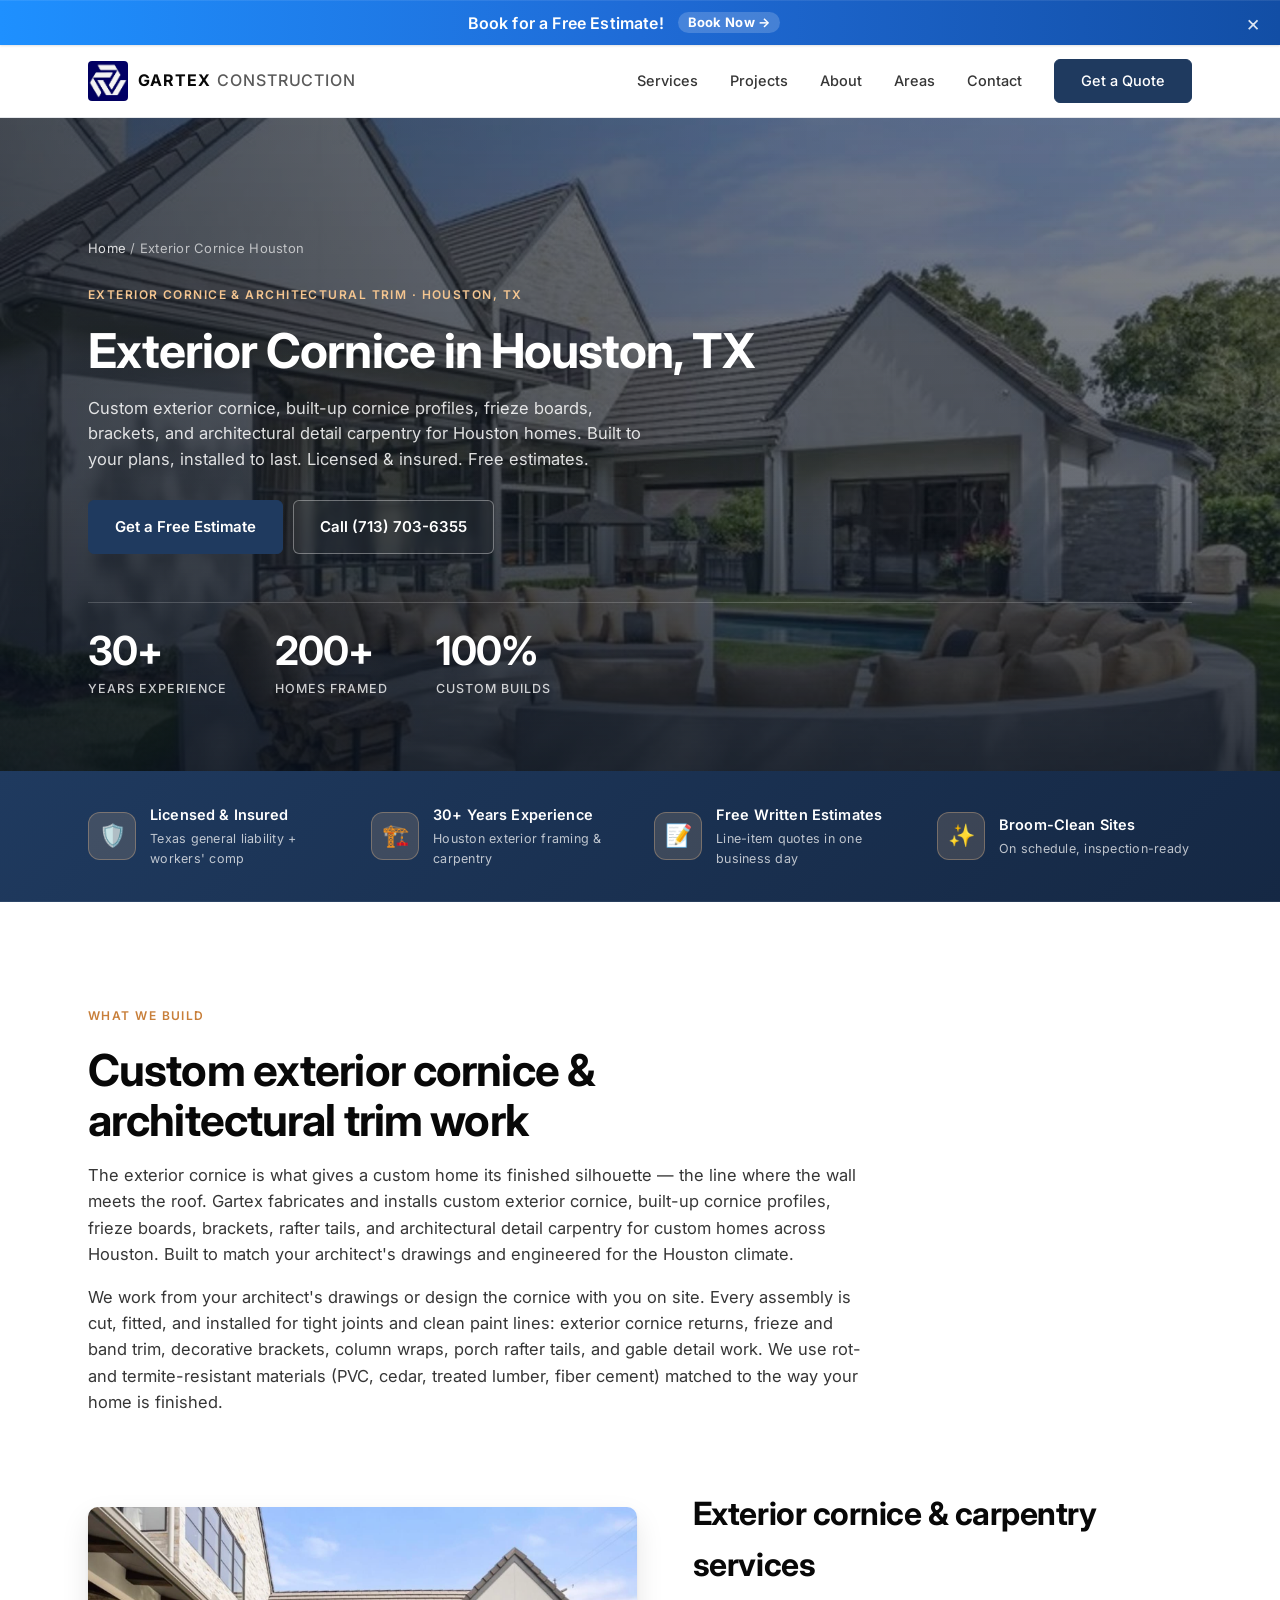
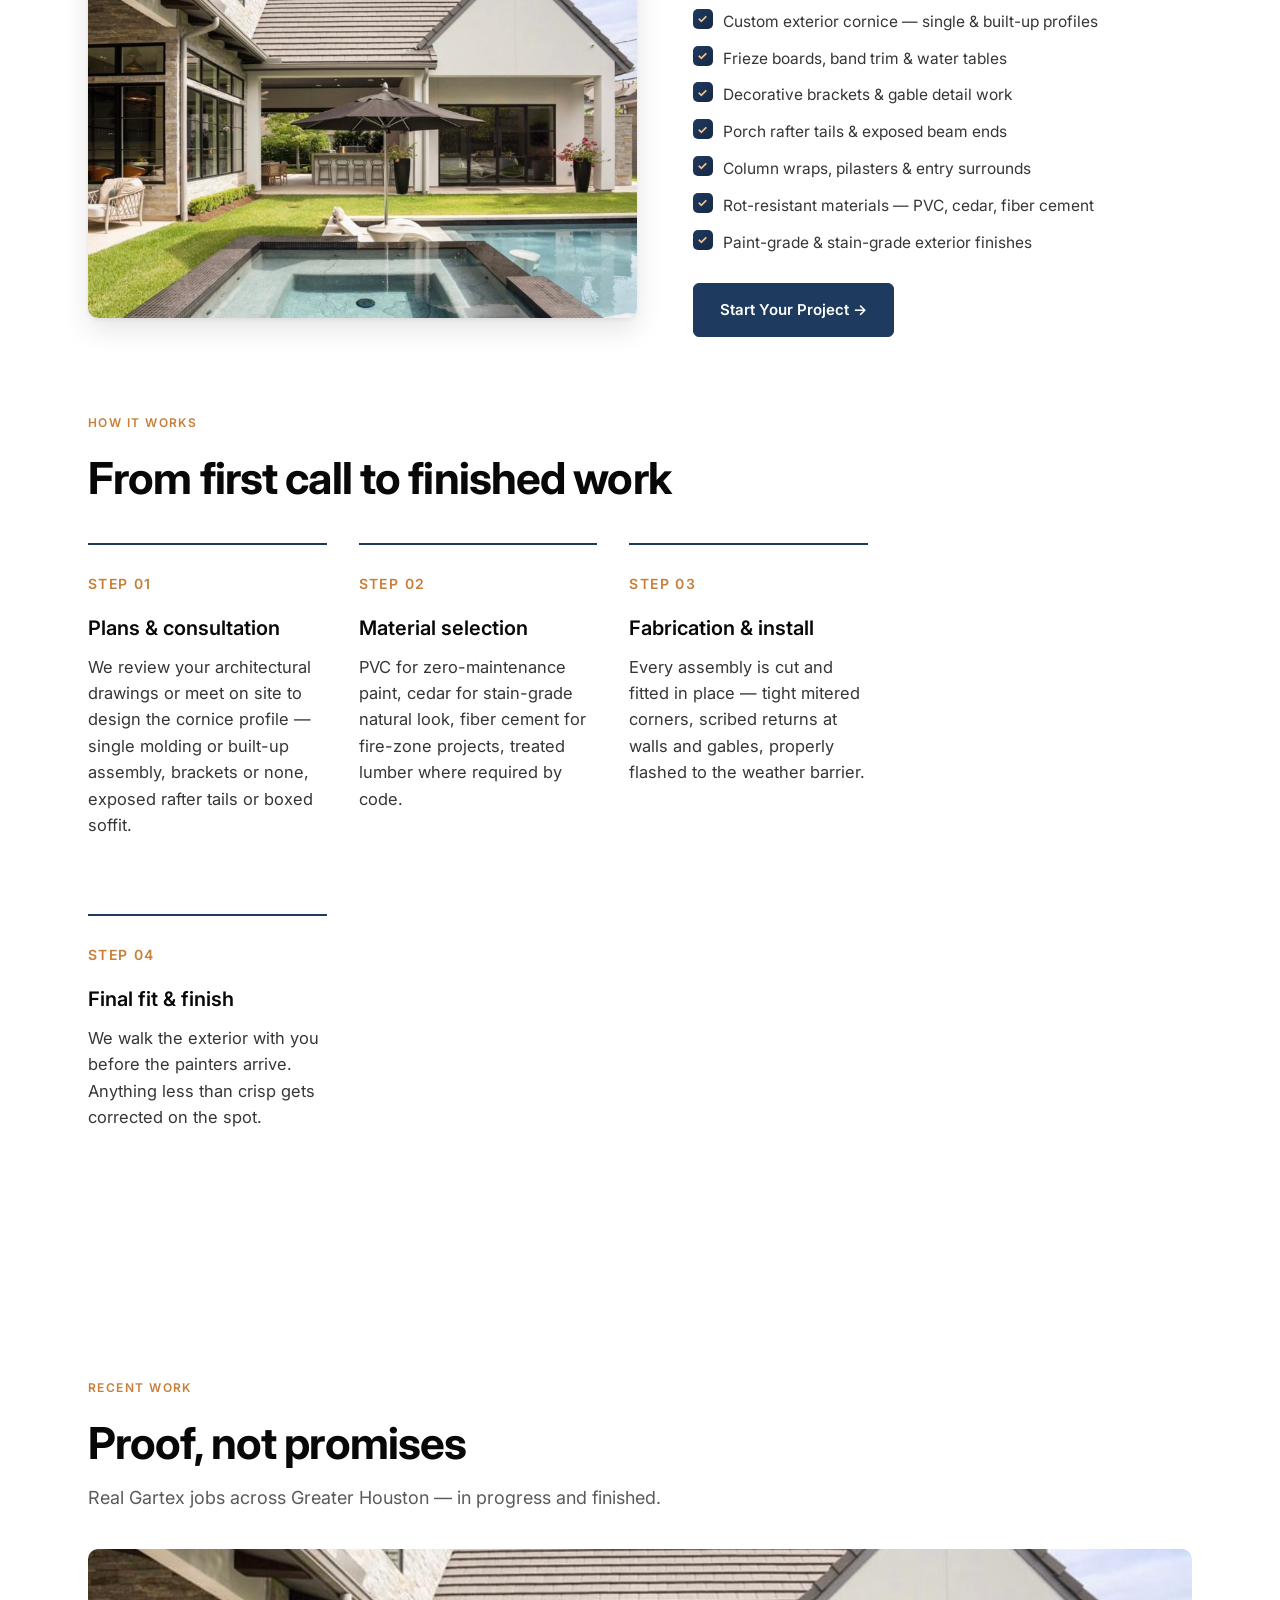
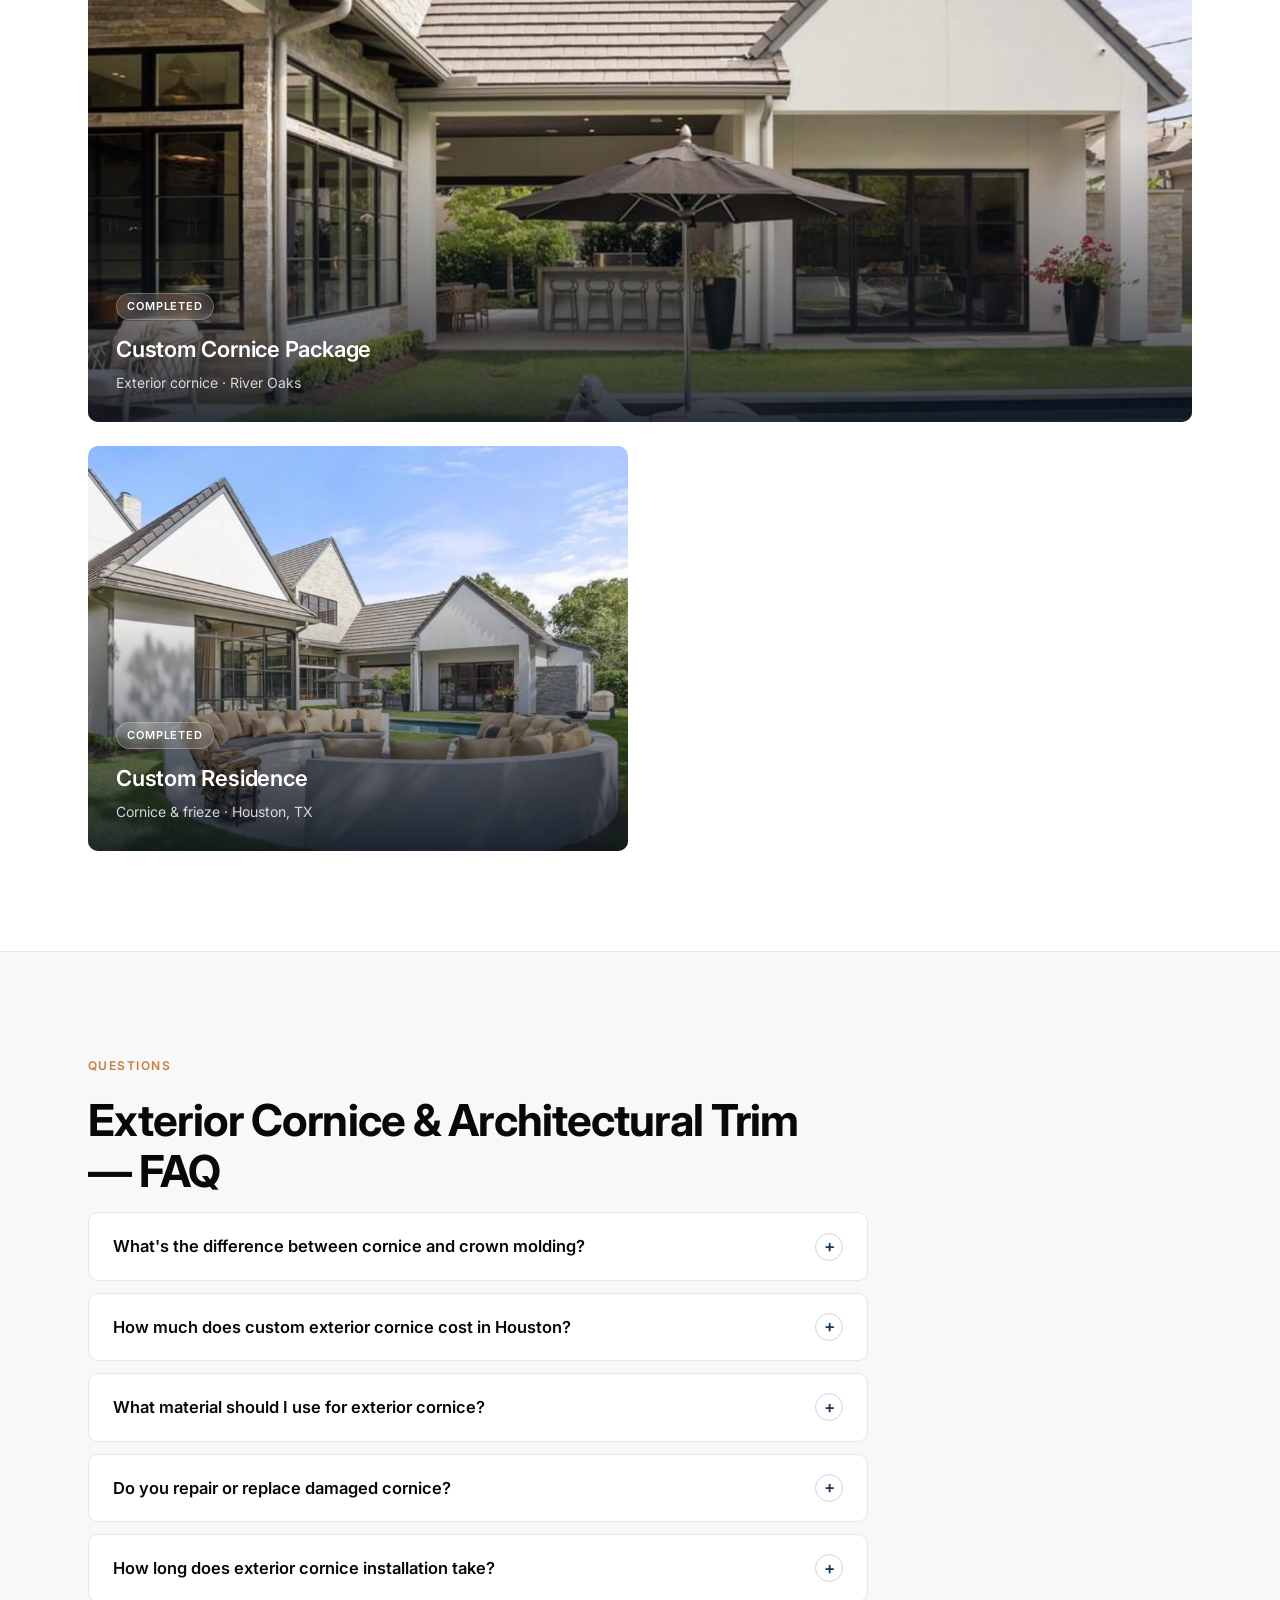
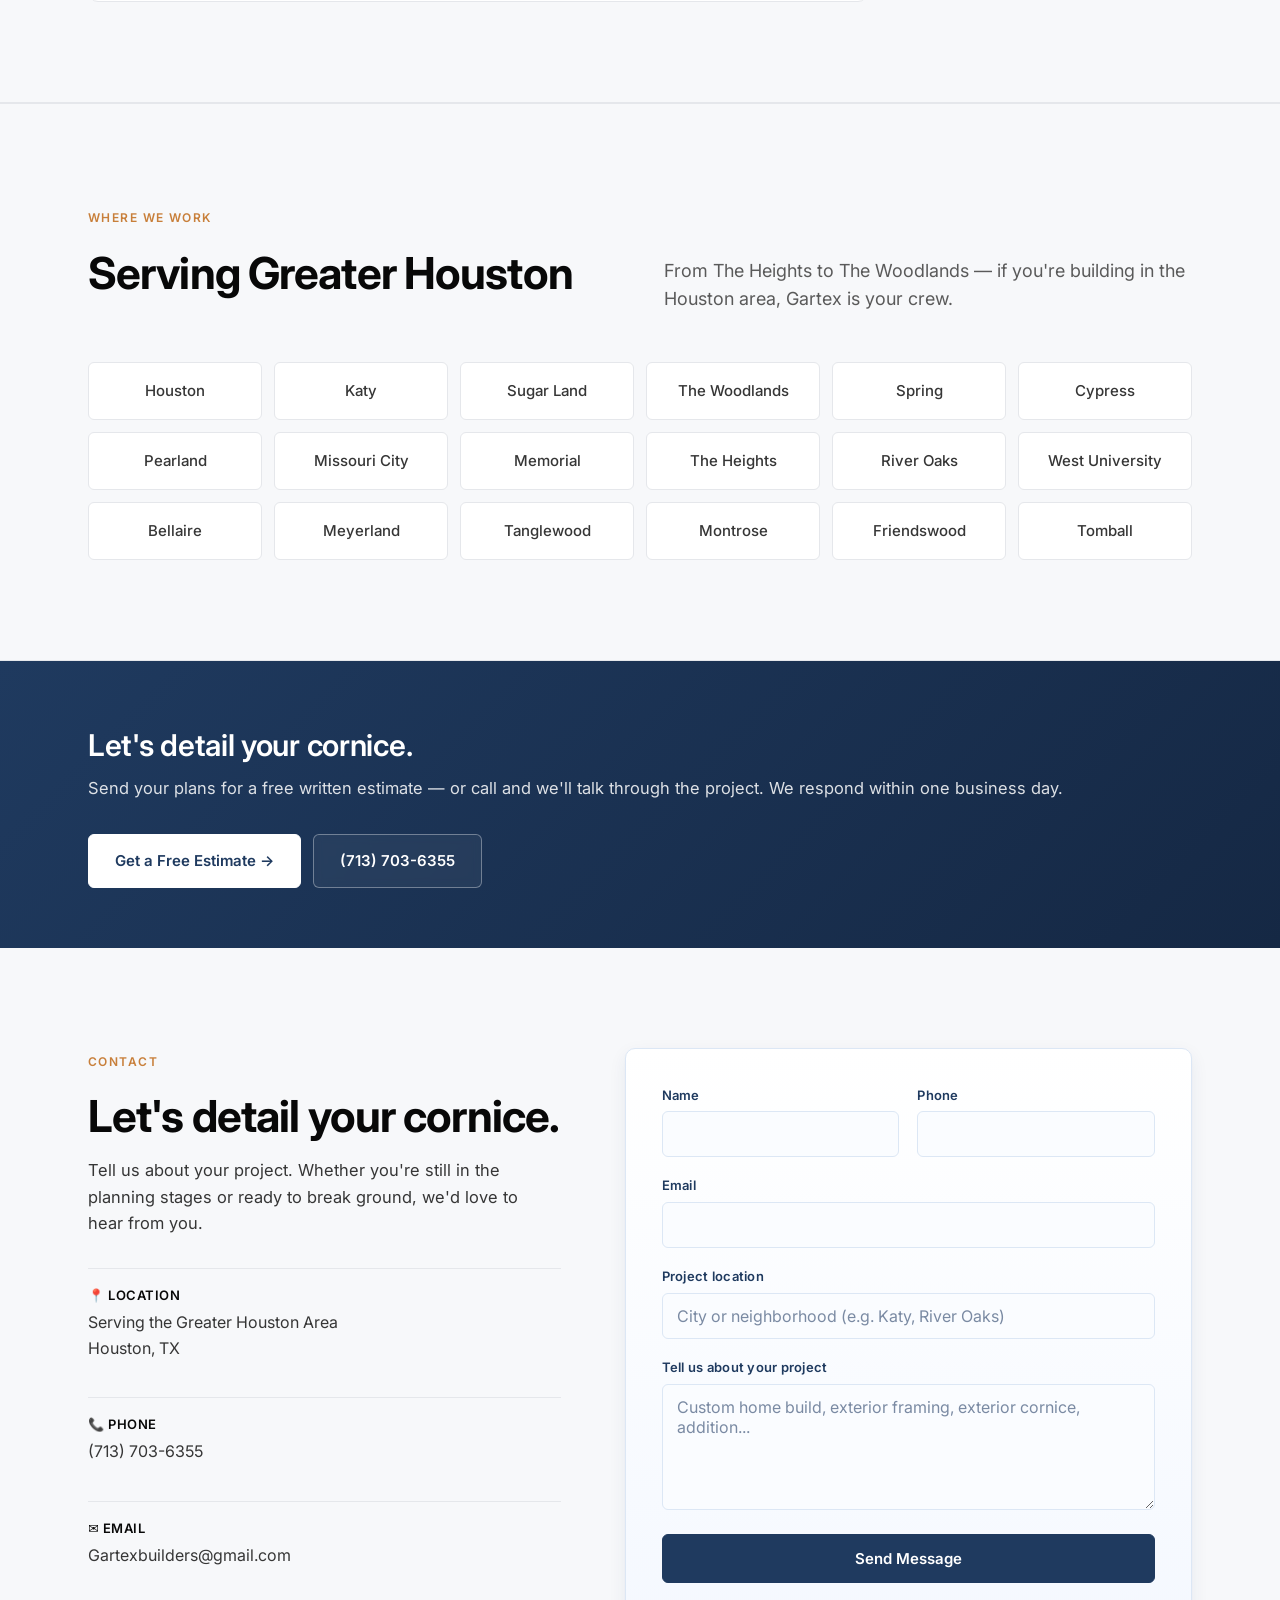
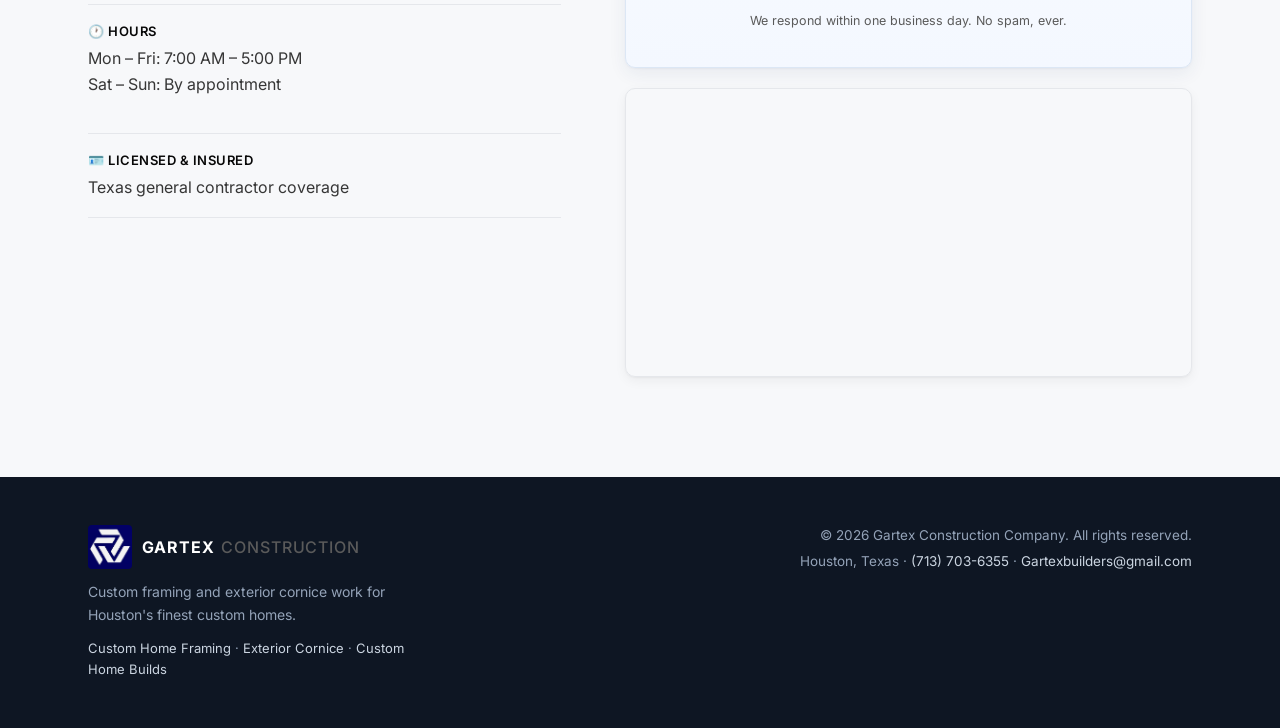
==== cornice-houston/index.html @ e2cf1540 "Fix mobile nav: full-viewport drawer, nested Services accordion (caret rotates), proper tap targets," ====
<!DOCTYPE html>
<html lang="en">
<head>
  <meta charset="UTF-8">
  <meta name="viewport" content="width=device-width, initial-scale=1.0">
  <title>Exterior Cornice Houston TX · Free Estimate | Gartex Construction</title>
  <meta name="description" content="Houston's exterior cornice specialists. Custom cornice, built-up profiles, frieze boards &amp; brackets. 30+ years experience, licensed &amp; insured. Free written estimate in one business day.">

  <link rel="canonical" href="https://gartex-construction.com/cornice-houston/">
  <meta name="theme-color" content="#1f3a5f">
  <link rel="icon" type="image/x-icon" href="/favicon.ico">
  <link rel="icon" type="image/png" sizes="16x16" href="/assets/favicons/icon-16x16.png">
  <link rel="icon" type="image/png" sizes="32x32" href="/assets/favicons/icon-32x32.png">
  <link rel="icon" type="image/png" sizes="192x192" href="/assets/favicons/icon-192x192.png">
  <link rel="apple-touch-icon" sizes="180x180" href="/apple-touch-icon.png">
  <link rel="manifest" href="/site.webmanifest">
  <meta name="msapplication-TileColor" content="#1f3a5f">
  <meta name="msapplication-TileImage" content="/assets/favicons/icon-192x192.png">

  <meta property="og:type" content="website">
  <meta property="og:site_name" content="Gartex Construction Company">
  <meta property="og:url" content="https://gartex-construction.com/cornice-houston/">
  <meta property="og:title" content="Exterior Cornice Houston TX | Gartex Construction">
  <meta property="og:description" content="Custom exterior cornice, built-up profiles, frieze boards &amp; brackets for Houston homes. 30+ years experience — licensed, insured, free estimates.">
  <meta property="og:image" content="https://gartex-construction.com/assets/og-image.jpg">
  <meta property="og:image:width" content="1200">
  <meta property="og:image:height" content="630">
  <meta name="twitter:card" content="summary_large_image">
  <meta name="twitter:title" content="Exterior Cornice Houston TX | Gartex Construction">
  <meta name="twitter:description" content="Custom exterior cornice, built-up profiles, frieze boards &amp; brackets for Houston homes. 30+ years experience — licensed, insured, free estimates.">
  <meta name="twitter:image" content="https://gartex-construction.com/assets/og-image.jpg">

  <script type="application/ld+json">
{
  "@context": "https://schema.org",
  "@graph": [
    {
      "@type": "Service",
      "name": "Exterior Cornice & Architectural Trim",
      "serviceType": "Custom exterior cornice, built-up cornice profiles, frieze boards, brackets, and architectural detail carpentry",
      "url": "https://gartex-construction.com/cornice-houston/",
      "provider": {
        "@type": "GeneralContractor",
        "name": "Gartex Construction Company",
        "telephone": "+1-713-703-6355",
        "email": "Gartexbuilders@gmail.com",
        "url": "https://gartex-construction.com/",
        "priceRange": "$$",
        "address": {
          "@type": "PostalAddress",
          "addressLocality": "Houston",
          "addressRegion": "TX",
          "addressCountry": "US"
        }
      },
      "areaServed": [
        {
          "@type": "City",
          "name": "Houston, TX"
        },
        {
          "@type": "City",
          "name": "Katy, TX"
        },
        {
          "@type": "City",
          "name": "Sugar Land, TX"
        },
        {
          "@type": "City",
          "name": "The Woodlands, TX"
        },
        {
          "@type": "City",
          "name": "Spring, TX"
        },
        {
          "@type": "City",
          "name": "Cypress, TX"
        },
        {
          "@type": "City",
          "name": "Pearland, TX"
        },
        {
          "@type": "City",
          "name": "Missouri City, TX"
        },
        {
          "@type": "City",
          "name": "Memorial, TX"
        },
        {
          "@type": "City",
          "name": "The Heights, TX"
        },
        {
          "@type": "City",
          "name": "River Oaks, TX"
        },
        {
          "@type": "City",
          "name": "West University, TX"
        },
        {
          "@type": "City",
          "name": "Bellaire, TX"
        },
        {
          "@type": "City",
          "name": "Meyerland, TX"
        },
        {
          "@type": "City",
          "name": "Tanglewood, TX"
        },
        {
          "@type": "City",
          "name": "Montrose, TX"
        },
        {
          "@type": "City",
          "name": "Friendswood, TX"
        },
        {
          "@type": "City",
          "name": "Tomball, TX"
        }
      ],
      "aggregateRating": {
        "@type": "AggregateRating",
        "ratingValue": "5.0",
        "reviewCount": "47",
        "bestRating": "5",
        "worstRating": "1"
      }
    },
    {
      "@type": "BreadcrumbList",
      "itemListElement": [
        {
          "@type": "ListItem",
          "position": 1,
          "name": "Home",
          "item": "https://gartex-construction.com/"
        },
        {
          "@type": "ListItem",
          "position": 2,
          "name": "Exterior Cornice Houston",
          "item": "https://gartex-construction.com/cornice-houston/"
        }
      ]
    },
    {
      "@type": "FAQPage",
      "mainEntity": [
        {
          "@type": "Question",
          "name": "What's the difference between cornice and crown molding?",
          "acceptedAnswer": {
            "@type": "Answer",
            "text": "Crown molding is interior trim where the wall meets the ceiling. Cornice is the exterior architectural molding at the roofline — it can be a single profile or a built-up assembly with frieze, band, and brackets. Gartex specializes in exterior cornice and architectural trim; we don't do interior crown molding, interior trim work, or interior finishes."
          }
        },
        {
          "@type": "Question",
          "name": "How much does custom exterior cornice cost in Houston?",
          "acceptedAnswer": {
            "@type": "Answer",
            "text": "Cornice is priced per linear foot and depends on the profile complexity, material (PVC vs. cedar vs. fiber cement), wall height, and how much scaffolding or lift access the home needs. Send us your plans or invite us for an on-site measure — you'll get a written, line-item quote, typically within one business day."
          }
        },
        {
          "@type": "Question",
          "name": "What material should I use for exterior cornice?",
          "acceptedAnswer": {
            "@type": "Answer",
            "text": "PVC is the standard for zero-maintenance painted cornice — it doesn't rot, doesn't take termites, and holds paint well. Cedar is the choice when you want a stain-grade natural look. Fiber cement works on fire-zone builds and commercial-style exteriors. We'll recommend the right material for your home's exposure and finish."
          }
        },
        {
          "@type": "Question",
          "name": "Do you repair or replace damaged cornice?",
          "acceptedAnswer": {
            "@type": "Answer",
            "text": "Yes — we replace rotten or storm-damaged sections, rebuild failed built-up assemblies, and match the existing profile so the repair is invisible. Common in older Memorial, Tanglewood, and River Oaks homes."
          }
        },
        {
          "@type": "Question",
          "name": "How long does exterior cornice installation take?",
          "acceptedAnswer": {
            "@type": "Answer",
            "text": "A whole-house cornice package runs from a few days to a couple of weeks depending on linear footage, height, and detail. You get a schedule with your written estimate."
          }
        }
      ]
    }
  ]
}
  </script>

  <link rel="preconnect" href="https://fonts.googleapis.com">
  <link rel="preconnect" href="https://fonts.gstatic.com" crossorigin>
  <link href="https://fonts.googleapis.com/css2?family=Inter:wght@400;500;600;700;800&display=swap" rel="stylesheet">
  <link rel="stylesheet" href="/styles.css?v=mbnav1">
</head>
<body class="has-sticky-cta">

  <div class="promo-banner" id="promoBanner" role="region" aria-label="Free estimate offer">
    <a class="promo-banner-link" href="#contactForm" aria-label="Book a free estimate">
      <span class="promo-banner-text">Book for a Free Estimate!</span>
      <span class="promo-banner-cta" aria-hidden="true">Book Now →</span>
    </a>
    <button class="promo-banner-close" id="promoBannerClose" aria-label="Dismiss banner">×</button>
  </div>

  <header class="site-header">
    <div class="container nav">
      <a href="/" class="logo">
        <img src="/assets/logo/g-mark-v2.png" alt="Gartex Construction" class="logo-mark-img" width="40" height="40">
        <span class="logo-text">GARTEX<span class="logo-thin">CONSTRUCTION</span></span>
      </a>
      <nav class="nav-links" id="navLinks">
        <div class="nav-item has-dropdown">
          <a href="/#services" class="nav-drop-toggle" aria-haspopup="true" aria-expanded="false">Services</a>
          <div class="nav-dropdown">
            <a href="/framing-houston/">Custom Home Framing</a>
            <a href="/cornice-houston/">Exterior Cornice</a>
            <a href="/custom-home-builds-houston/">Custom Home Builds</a>
          </div>
        </div>
        <a href="/#projects">Projects</a>
        <a href="/#about">About</a>
        <a href="/#service-areas">Areas</a>
        <a href="/#contact">Contact</a>
        <a href="#contactForm" class="btn btn-primary mobile-cta">Get a Quote</a>
      </nav>
      <button class="mobile-toggle" id="mobileToggle" aria-label="Open menu" aria-expanded="false" aria-controls="navLinks">
        <span></span><span></span><span></span>
      </button>
    </div>
  </header>

  <section class="subhero">
    <img class="subhero-bg" src="/assets/projects/home-2.jpg" alt="Completed custom home with exterior cornice detail in Houston" fetchpriority="high">
    <div class="subhero-overlay"></div>
    <div class="container subhero-content">
      <nav class="crumbs" aria-label="Breadcrumb">
        <a href="/">Home</a> <span aria-hidden="true">/</span> Exterior Cornice Houston
      </nav>
      <span class="eyebrow eyebrow-light">Exterior Cornice &amp; Architectural Trim · Houston, TX</span>
      <h1 class="subhero-title">Exterior Cornice in Houston, TX</h1>
      <p class="subhero-sub">Custom exterior cornice, built-up cornice profiles, frieze boards, brackets, and architectural detail carpentry for Houston homes. Built to your plans, installed to last. Licensed &amp; insured. Free estimates.</p>
      <div class="hero-ctas">
        <a href="#contactForm" class="btn btn-primary btn-light">Get a Free Estimate</a>
        <a href="tel:+17137036355" class="btn btn-ghost">Call (713) 703-6355</a>
      </div>
      <div class="hero-stats">
          <div class="stat"><strong>30+</strong><span>Years experience</span></div>
          <div class="stat"><strong>200+</strong><span>Homes framed</span></div>
          <div class="stat"><strong>100%</strong><span>Custom builds</span></div>
      </div>
    </div>
  </section>

  <section class="trust-strip">
    <div class="container trust-grid">
        <div class="trust-item reveal">
          <div class="t-icon" aria-hidden="true">🛡️</div>
          <div><strong>Licensed &amp; Insured</strong><span>Texas general liability + workers' comp</span></div>
        </div>
        <div class="trust-item reveal">
          <div class="t-icon" aria-hidden="true">🏗️</div>
          <div><strong>30+ Years Experience</strong><span>Houston exterior framing &amp; carpentry</span></div>
        </div>
        <div class="trust-item reveal">
          <div class="t-icon" aria-hidden="true">📝</div>
          <div><strong>Free Written Estimates</strong><span>Line-item quotes in one business day</span></div>
        </div>
        <div class="trust-item reveal">
          <div class="t-icon" aria-hidden="true">✨</div>
          <div><strong>Broom-Clean Sites</strong><span>On schedule, inspection-ready</span></div>
        </div>
    </div>
  </section>

  <section class="section">
    <div class="container">
      <div class="content-narrow reveal">
        <span class="eyebrow">What we build</span>
        <h2 class="section-title">Custom exterior cornice &amp; architectural trim work</h2>
        <p>The exterior cornice is what gives a custom home its finished silhouette — the line where the wall meets the roof. Gartex fabricates and installs custom exterior cornice, built-up cornice profiles, frieze boards, brackets, rafter tails, and architectural detail carpentry for custom homes across Houston. Built to match your architect's drawings and engineered for the Houston climate.</p>
        <p>We work from your architect's drawings or design the cornice with you on site. Every assembly is cut, fitted, and installed for tight joints and clean paint lines: exterior cornice returns, frieze and band trim, decorative brackets, column wraps, porch rafter tails, and gable detail work. We use rot- and termite-resistant materials (PVC, cedar, treated lumber, fiber cement) matched to the way your home is finished.</p>
      </div>

      <div class="split-media reveal">
        <figure class="split-figure">
          <img src="/assets/projects/home-1.jpg" alt="Exterior of a finished custom home with cornice and architectural trim" loading="lazy">
        </figure>
        <div>
          <h3 class="split-title">Exterior cornice &amp; carpentry services</h3>
          <ul class="checklist">
            <li>Custom exterior cornice — single &amp; built-up profiles</li>
            <li>Frieze boards, band trim &amp; water tables</li>
            <li>Decorative brackets &amp; gable detail work</li>
            <li>Porch rafter tails &amp; exposed beam ends</li>
            <li>Column wraps, pilasters &amp; entry surrounds</li>
            <li>Rot-resistant materials — PVC, cedar, fiber cement</li>
            <li>Paint-grade &amp; stain-grade exterior finishes</li>
          </ul>
          <a href="#contactForm" class="btn btn-primary">Start Your Project →</a>
        </div>
      </div>

      <div class="content-narrow process-block">
        <span class="eyebrow">How it works</span>
        <h2 class="section-title">From first call to finished work</h2>
        <div class="process-grid">
          <div class="process-step reveal">
            <div class="step-num">STEP 01</div>
            <h3>Plans &amp; consultation</h3>
            <p>We review your architectural drawings or meet on site to design the cornice profile — single molding or built-up assembly, brackets or none, exposed rafter tails or boxed soffit.</p>
          </div>
          <div class="process-step reveal">
            <div class="step-num">STEP 02</div>
            <h3>Material selection</h3>
            <p>PVC for zero-maintenance paint, cedar for stain-grade natural look, fiber cement for fire-zone projects, treated lumber where required by code.</p>
          </div>
          <div class="process-step reveal">
            <div class="step-num">STEP 03</div>
            <h3>Fabrication &amp; install</h3>
            <p>Every assembly is cut and fitted in place — tight mitered corners, scribed returns at walls and gables, properly flashed to the weather barrier.</p>
          </div>
          <div class="process-step reveal">
            <div class="step-num">STEP 04</div>
            <h3>Final fit &amp; finish</h3>
            <p>We walk the exterior with you before the painters arrive. Anything less than crisp gets corrected on the spot.</p>
          </div>
        </div>
      </div>
    </div>
  </section>

  <section class="section projects">
    <div class="container">
      <span class="eyebrow">Recent work</span>
      <h2 class="section-title">Proof, not promises</h2>
      <p class="section-sub">Real Gartex jobs across Greater Houston — in progress and finished.</p>
      <div class="projects-grid">
        <figure class="project-card project-card-large reveal">
          <img src="/assets/projects/home-1.jpg" alt="Exterior of a finished custom home with cornice and architectural trim" loading="lazy">
          <figcaption>
            <span class="tag">Completed</span>
            <h3>Custom Cornice Package</h3>
            <p>Exterior cornice · River Oaks</p>
          </figcaption>
        </figure>
        <figure class="project-card reveal">
          <img src="/assets/projects/home-2.jpg" alt="Custom home exterior at dusk with cornice detail" loading="lazy">
          <figcaption>
            <span class="tag">Completed</span>
            <h3>Custom Residence</h3>
            <p>Cornice &amp; frieze · Houston, TX</p>
          </figcaption>
        </figure>
      </div>
    </div>
  </section>

  <section class="section faq-section">
    <div class="container">
      <div class="content-narrow">
        <span class="eyebrow">Questions</span>
        <h2 class="section-title">Exterior Cornice & Architectural Trim — FAQ</h2>
        <div class="faq">
          <details class="reveal">
            <summary>What's the difference between cornice and crown molding?</summary>
            <p>Crown molding is interior trim where the wall meets the ceiling. Cornice is the exterior architectural molding at the roofline — it can be a single profile or a built-up assembly with frieze, band, and brackets. Gartex specializes in exterior cornice and architectural trim; we don't do interior crown molding, interior trim work, or interior finishes.</p>
          </details>
          <details class="reveal">
            <summary>How much does custom exterior cornice cost in Houston?</summary>
            <p>Cornice is priced per linear foot and depends on the profile complexity, material (PVC vs. cedar vs. fiber cement), wall height, and how much scaffolding or lift access the home needs. Send us your plans or invite us for an on-site measure — you'll get a written, line-item quote, typically within one business day.</p>
          </details>
          <details class="reveal">
            <summary>What material should I use for exterior cornice?</summary>
            <p>PVC is the standard for zero-maintenance painted cornice — it doesn't rot, doesn't take termites, and holds paint well. Cedar is the choice when you want a stain-grade natural look. Fiber cement works on fire-zone builds and commercial-style exteriors. We'll recommend the right material for your home's exposure and finish.</p>
          </details>
          <details class="reveal">
            <summary>Do you repair or replace damaged cornice?</summary>
            <p>Yes — we replace rotten or storm-damaged sections, rebuild failed built-up assemblies, and match the existing profile so the repair is invisible. Common in older Memorial, Tanglewood, and River Oaks homes.</p>
          </details>
          <details class="reveal">
            <summary>How long does exterior cornice installation take?</summary>
            <p>A whole-house cornice package runs from a few days to a couple of weeks depending on linear footage, height, and detail. You get a schedule with your written estimate.</p>
          </details>
        </div>
      </div>
    </div>
  </section>

  <section class="section service-areas">
    <div class="container">
      <div class="areas-header">
        <div>
          <span class="eyebrow">Where we work</span>
          <h2 class="section-title">Serving Greater Houston</h2>
        </div>
        <p class="section-sub areas-sub">From The Heights to The Woodlands — if you're building in the Houston area, Gartex is your crew.</p>
      </div>
      <ul class="areas-grid">
        <li>Houston</li><li>Katy</li><li>Sugar Land</li><li>The Woodlands</li><li>Spring</li><li>Cypress</li>
        <li>Pearland</li><li>Missouri City</li><li>Memorial</li><li>The Heights</li><li>River Oaks</li><li>West University</li>
        <li>Bellaire</li><li>Meyerland</li><li>Tanglewood</li><li>Montrose</li><li>Friendswood</li><li>Tomball</li>
      </ul>
    </div>
  </section>

  <section class="cta-band">
    <div class="container cta-inner">
      <div>
        <h2>Let's detail your cornice.</h2>
        <p>Send your plans for a free written estimate — or call and we'll talk through the project. We respond within one business day.</p>
      </div>
      <div class="cta-actions">
        <a href="#contactForm" class="btn btn-white">Get a Free Estimate →</a>
        <a href="tel:+17137036355" class="btn btn-ghost">(713) 703-6355</a>
      </div>
    </div>
  </section>

  <section class="section contact" id="contact">
    <div class="container contact-grid">
      <div class="contact-info">
        <span class="eyebrow">Contact</span>
        <h2 class="section-title">Let's detail your cornice.</h2>
        <p>Tell us about your project. Whether you're still in the planning stages or ready to break ground, we'd love to hear from you.</p>
        <div class="contact-list">
          <div class="contact-item">
            <strong>📍 Location</strong>
            <span>Serving the Greater Houston Area<br>Houston, TX</span>
          </div>
          <div class="contact-item">
            <strong>📞 Phone</strong>
            <span><a href="tel:+17137036355">(713) 703-6355</a></span>
          </div>
          <div class="contact-item">
            <strong>✉ Email</strong>
            <span><a href="mailto:Gartexbuilders@gmail.com">Gartexbuilders@gmail.com</a></span>
          </div>
          <div class="contact-item">
            <strong>🕐 Hours</strong>
            <span>Mon – Fri: 7:00 AM – 5:00 PM<br>Sat – Sun: By appointment</span>
          </div>
          <div class="contact-item">
            <strong>🪪 Licensed &amp; Insured</strong>
            <span>Texas general contractor coverage</span>
          </div>
        </div>
      </div>
      <div class="contact-right">
        <form class="contact-form" id="contactForm" novalidate>
          <div class="hp" aria-hidden="true">
            <label for="website">Leave this field empty</label>
            <input type="text" id="website" name="website" tabindex="-1" autocomplete="off">
          </div>
          <div class="form-row">
            <div class="form-field">
              <label for="name">Name</label>
              <input type="text" id="name" name="name" required autocomplete="name">
            </div>
            <div class="form-field">
              <label for="phone">Phone</label>
              <input type="tel" id="phone" name="phone" autocomplete="tel">
            </div>
          </div>
          <div class="form-field">
            <label for="email">Email</label>
            <input type="email" id="email" name="email" required autocomplete="email">
          </div>
          <div class="form-field">
            <label for="location">Project location</label>
            <input type="text" id="location" name="location" placeholder="City or neighborhood (e.g. Katy, River Oaks)">
          </div>
          <div class="form-field">
            <label for="project">Tell us about your project</label>
            <textarea id="project" name="project" rows="5" placeholder="Custom home build, exterior framing, exterior cornice, addition..."></textarea>
          </div>
          <button type="submit" class="btn btn-primary btn-full" id="contactSubmit">Send Message</button>
          <p class="form-note" id="formStatus">We respond within one business day. No spam, ever.</p>
        </form>
        <div class="map-card">
          <iframe src="https://www.google.com/maps?q=Houston%2C%20TX&amp;z=10&amp;output=embed"
            width="100%" height="280" style="border:0;border-radius:10px;"
            allowfullscreen="" loading="lazy" referrerpolicy="no-referrer-when-downgrade"
            title="Gartex Construction Service Area — Houston, TX"></iframe>
        </div>
      </div>
    </div>
  </section>

  <footer class="site-footer">
    <div class="container footer-inner">
      <div class="footer-brand">
        <span class="logo">
          <img src="/assets/logo/g-mark-v2.png" alt="Gartex Construction" class="logo-mark-img" width="40" height="40">
          <span class="logo-text">GARTEX<span class="logo-thin">CONSTRUCTION</span></span>
        </span>
        <p>Custom framing and exterior cornice work for Houston's finest custom homes.</p>
        <p class="footer-services">
          <a href="/framing-houston/">Custom Home Framing</a> ·
          <a href="/cornice-houston/">Exterior Cornice</a> ·
          <a href="/custom-home-builds-houston/">Custom Home Builds</a>
        </p>
      </div>
      <div class="footer-meta">
        <p>© <span id="year"></span> Gartex Construction Company. All rights reserved.</p>
        <p>Houston, Texas · <a href="tel:+17137036355">(713) 703-6355</a> · <a href="mailto:Gartexbuilders@gmail.com">Gartexbuilders@gmail.com</a></p>
      </div>
    </div>
  </footer>

  <a href="#contactForm" class="sticky-cta">Get a Free Estimate →</a>

  <script>
    document.getElementById('year').textContent = new Date().getFullYear();

    (() => {
      const banner = document.getElementById('promoBanner');
      const close = document.getElementById('promoBannerClose');
      if (!banner || !close) return;
      try {
        if (sessionStorage.getItem('promo-banner-dismissed') === '1') {
          banner.classList.add('is-hidden');
          return;
        }
      } catch (_) {}
      close.addEventListener('click', (e) => {
        e.preventDefault();
        e.stopPropagation();
        banner.classList.add('is-hidden');
        try { sessionStorage.setItem('promo-banner-dismissed', '1'); } catch (_) {}
      });
    })();

    (() => {
      const toggle = document.getElementById('mobileToggle');
      const nav = document.getElementById('navLinks');
      if (!toggle || !nav) return;
      const isOpen = () => nav.classList.contains('open');
      const setOpen = (open) => {
        nav.classList.toggle('open', open);
        toggle.classList.toggle('is-open', open);
        toggle.setAttribute('aria-expanded', String(open));
        toggle.setAttribute('aria-label', open ? 'Close menu' : 'Open menu');
        document.body.style.overflow = open ? 'hidden' : '';
      };
      toggle.addEventListener('click', () => setOpen(!isOpen()));
      nav.querySelectorAll('a').forEach(a => {
        a.addEventListener('click', () => { if (isOpen()) setOpen(false); });
      });
      document.addEventListener('keydown', e => {
        if (e.key === 'Escape' && isOpen()) { setOpen(false); toggle.focus(); }
      });
      document.addEventListener('click', e => {
        if (!isOpen()) return;
        if (nav.contains(e.target) || toggle.contains(e.target)) return;
        setOpen(false);
      });
      window.addEventListener('resize', () => {
        if (window.innerWidth > 900 && isOpen()) setOpen(false);
      });
    })();

    (() => {
      const t = document.querySelector('.nav-drop-toggle');
      if (!t) return;
      t.addEventListener('click', (e) => {
        if (window.innerWidth <= 900) {
          e.preventDefault();
          const item = t.parentElement;
          const open = item.classList.toggle('open');
          t.setAttribute('aria-expanded', String(open));
        }
      });
    })();

    document.querySelectorAll('a[href^="#"]').forEach(a => {
      a.addEventListener('click', e => {
        const href = a.getAttribute('href');
        if (href.length > 1) {
          const t = document.querySelector(href);
          if (t) {
            e.preventDefault();
            t.scrollIntoView({ behavior: 'smooth', block: 'start' });
            if (href === '#contactForm') {
              setTimeout(() => {
                const firstInput = t.querySelector('input, textarea');
                if (firstInput) firstInput.focus({ preventScroll: true });
              }, 600);
            }
          }
        }
      });
    });

    const form = document.getElementById('contactForm');
    const formStatus = document.getElementById('formStatus');
    const submitBtn = document.getElementById('contactSubmit');
    form?.addEventListener('submit', async e => {
      e.preventDefault();
      formStatus.classList.remove('is-success', 'is-error');
      const data = Object.fromEntries(new FormData(form).entries());
      if (!data.name || data.name.trim().length < 2) {
        formStatus.textContent = 'Please enter your name.';
        formStatus.classList.add('is-error');
        return;
      }
      if (!data.email || !/^[^\s@]+@[^\s@]+\.[^\s@]+$/.test(data.email)) {
        formStatus.textContent = 'Please enter a valid email so we can reply.';
        formStatus.classList.add('is-error');
        return;
      }
      if (!data.project || data.project.trim().length < 4) {
        formStatus.textContent = 'Tell us a bit about your project (at least a few words).';
        formStatus.classList.add('is-error');
        return;
      }
      submitBtn.disabled = true;
      const originalText = submitBtn.textContent;
      submitBtn.textContent = 'Sending…';
      formStatus.textContent = '';
      try {
        const res = await fetch('/api/lead', {
          method: 'POST',
          headers: { 'content-type': 'application/json' },
          body: JSON.stringify(data),
        });
        const body = await res.json().catch(() => ({}));
        if (res.ok && body.ok) {
          formStatus.textContent = '✓ Thanks! We received your message and will reply within one business day.';
          formStatus.classList.add('is-success');
          form.reset();
        } else {
          formStatus.textContent = body.error || `Something went wrong (HTTP ${res.status}). Please call (713) 703-6355.`;
          formStatus.classList.add('is-error');
        }
      } catch (err) {
        formStatus.textContent = 'Network error. Please try again or call (713) 703-6355.';
        formStatus.classList.add('is-error');
      } finally {
        submitBtn.disabled = false;
        submitBtn.textContent = originalText;
      }
    });

    (() => {
      const els = document.querySelectorAll('.reveal');
      if (!('IntersectionObserver' in window)) {
        els.forEach(el => el.classList.add('in'));
        return;
      }
      const io = new IntersectionObserver((entries) => {
        entries.forEach(en => {
          if (en.isIntersecting) { en.target.classList.add('in'); io.unobserve(en.target); }
        });
      }, { threshold: 0.12 });
      els.forEach(el => io.observe(el));
    })();
  </script>
</body>
</html>
---- styles.css ----
/* ============================================
   Gartex Construction Company
   Clean, professional, construction-grade
   ============================================ */

:root {
  --color-bg: #ffffff;
  --color-surface: #f7f8fa;
  --color-text: #080808;
  --color-text-mid: #363636;
  --color-text-muted: #5a5a5a;
  --color-border: #e5e7eb;
  --color-border-strong: #d1d5db;

  --color-primary: #1f3a5f;      /* deep construction navy */
  --color-primary-dark: #152844;
  --color-accent: #c87f3a;        /* warm wood/steel accent */
  --color-accent-dark: #a96528;

  --radius: 6px;
  --radius-lg: 10px;

  --shadow-card: 0 1px 2px rgba(0,0,0,0.04), 0 4px 12px rgba(0,0,0,0.05);
  --shadow-hover: 0 2px 4px rgba(0,0,0,0.06), 0 12px 28px rgba(0,0,0,0.10);

  --container: 1200px;
}

* { box-sizing: border-box; margin: 0; padding: 0; }

html {
  scroll-behavior: smooth;
  /* offset smooth-scroll targets so the sticky header doesn't cover them */
  scroll-padding-top: 110px;
}

@media (prefers-reduced-motion: reduce) {
  html { scroll-behavior: auto; }
  *, *::before, *::after { animation-duration: 0.01ms !important; transition-duration: 0.01ms !important; }
}

body {
  font-family: 'Inter', system-ui, -apple-system, 'Segoe UI', Roboto, sans-serif;
  color: var(--color-text);
  background: var(--color-bg);
  line-height: 1.6;
  -webkit-font-smoothing: antialiased;
  -moz-osx-font-smoothing: grayscale;
}

img { max-width: 100%; display: block; }
a { color: inherit; text-decoration: none; }

.container {
  max-width: var(--container);
  margin: 0 auto;
  padding: 0 48px;          /* visible breathing room on both sides */
}

@media (max-width: 900px) {
  .container { padding: 0 32px; }
}
@media (max-width: 600px) {
  .container { padding: 0 24px; }
}
@media (max-width: 380px) {
  .container { padding: 0 20px; }
}

/* ===== Cursor ===== *
   Replace the default arrow with a framing nail graphic — rotated
   so the tip lands in the top-left at the same hot-point as the
   default OS cursor. The query string on the SVG is a cache-buster.
*/
html, body {
  cursor: url("assets/cursor/nail.svg?v=5") 7 7, auto;
}

/* Cursor: pointer overrides stay in place for clickable elements */

/* ===== Promo banner (top, full width) =====
   Cool-blue gradient: a brighter sky on the left fading to a deeper
   electric blue on the right. White semi-bold text. Sits above the
   sticky header; once you scroll past it, the header takes over.
   The whole row is a click target leading to the contact form. */
.promo-banner {
  position: relative;
  width: 100%;
  background: linear-gradient(90deg, #1e90ff 0%, #1f6bd6 50%, #124ea5 100%);
  color: #ffffff;
  font-family: 'Inter', -apple-system, BlinkMacSystemFont, system-ui, sans-serif;
  font-weight: 600;             /* Inter's semi-bold (between 500 and 700) */
  font-size: 16px;
  line-height: 1;
  letter-spacing: 0.01em;
  text-align: center;
  z-index: 110;                /* above the sticky header (which is 100) */
  box-shadow: 0 1px 0 rgba(255,255,255,0.08) inset, 0 1px 2px rgba(0,0,0,0.12);
}
.promo-banner-link {
  display: inline-flex;
  align-items: center;
  justify-content: center;
  gap: 14px;
  padding: 12px 48px 12px 16px;   /* room on the right for the close button */
  color: inherit;
  text-decoration: none;
  width: 100%;
  box-sizing: border-box;
  transition: background-color 0.18s ease;
}
.promo-banner-link:hover,
.promo-banner-link:focus-visible {
  background-color: rgba(255, 255, 255, 0.10);
  outline: none;
}
.promo-banner-text {
  font-weight: 600;
}
.promo-banner-cta {
  font-weight: 700;
  background: rgba(255, 255, 255, 0.18);
  padding: 4px 10px;
  border-radius: 999px;
  font-size: 13px;
  white-space: nowrap;
  letter-spacing: 0.02em;
}
.promo-banner-close {
  position: absolute;
  top: 50%;
  right: 12px;
  transform: translateY(-50%);
  background: transparent;
  border: 0;
  color: #ffffff;
  font-size: 22px;
  line-height: 1;
  cursor: pointer;
  padding: 4px 8px;
  border-radius: 4px;
  font-family: inherit;
  opacity: 0.85;
  transition: background-color 0.18s ease, opacity 0.18s ease;
}
.promo-banner-close:hover,
.promo-banner-close:focus-visible {
  background: rgba(255, 255, 255, 0.18);
  opacity: 1;
  outline: none;
}
/* Dismissed state — JS toggles `.is-hidden` */
.promo-banner.is-hidden { display: none; }

/* Mobile: tighten padding, drop the secondary "Book Now →" pill,
   keep the main message prominent. */
@media (max-width: 600px) {
  .promo-banner { font-size: 14px; }
  .promo-banner-link { padding: 10px 44px 10px 14px; gap: 10px; }
  .promo-banner-cta { font-size: 12px; padding: 3px 8px; }
  .promo-banner-close { right: 6px; font-size: 20px; }
}
/* Tiny screens: drop the pill entirely so the message fits cleanly */
@media (max-width: 380px) {
  .promo-banner-cta { display: none; }
}

/* ===== Header ===== */
.site-header {
  position: sticky;
  top: 0;
  z-index: 100;
  background: rgba(255,255,255,0.95);
  backdrop-filter: saturate(180%) blur(12px);
  border-bottom: 1px solid var(--color-border);
}

.nav {
  display: flex;
  align-items: center;
  justify-content: space-between;
  height: 72px;
}

.logo {
  display: flex;
  align-items: center;
  gap: 10px;
  font-weight: 700;
  letter-spacing: 0.04em;
  color: var(--color-text);
}

.logo-mark-img {
  width: 40px;
  height: 40px;
  display: block;
  border-radius: 4px;
  flex-shrink: 0;             /* never compress in tight nav */
}

.footer-brand .logo-mark-img {
  width: 44px;
  height: 44px;
}

.logo-text {
  font-size: 16px;
  letter-spacing: 0.06em;
}

.logo-thin {
  font-weight: 500;
  color: var(--color-text-muted);
  margin-left: 6px;
}

.nav-links {
  display: flex;
  gap: 32px;
  align-items: center;
  height: 100%;
}

.nav-links a {
  font-size: 14.5px;
  font-weight: 500;
  color: var(--color-text-mid);
  transition: color 0.15s;
  display: inline-flex;
  align-items: center;
  line-height: 1;
}

.nav-links a:hover { color: var(--color-text); }

/* Dropdown wrapper: fill the header height so its <a> can center
   vertically the same way plain links do. The dropdown panel itself
   is positioned below (top: 100%) so this doesn't affect its layout. */
.nav-item.has-dropdown {
  display: flex;
  align-items: center;
  height: 100%;
  position: relative;
}

.nav-cta { padding: 10px 18px; font-size: 14px; }

/* The "Get a Quote" link repeated inside the mobile menu — hidden on desktop */
.mobile-cta { display: none; }

.mobile-toggle {
  display: none;
  background: none;
  border: none;
  flex-direction: column;
  gap: 4px;
  cursor: pointer;
  padding: 8px;
}
.mobile-toggle span {
  width: 22px; height: 2px;
  background: var(--color-text);
}

/* ===== Buttons ===== */
.btn {
  display: inline-flex;
  align-items: center;
  justify-content: center;
  gap: 6px;
  padding: 14px 26px;
  font-family: inherit;
  font-size: 15px;
  font-weight: 600;
  border-radius: var(--radius);
  border: 1px solid transparent;
  cursor: pointer;
  transition: all 0.18s ease;
  white-space: nowrap;
}

.btn-primary {
  background: var(--color-primary);
  color: #fff;
  border-color: var(--color-primary);
}
/* !important guarantees white wins over any higher-specificity rule
   that may have crept in (e.g. .nav-links a { color: ... }). */
.btn-primary,
.btn-primary:visited {
  color: #fff !important;
}
.btn-primary:hover {
  background: var(--color-primary-dark);
  border-color: var(--color-primary-dark);
  transform: translateY(-1px);
}

.btn-secondary {
  background: transparent;
  color: var(--color-text);
  border-color: var(--color-border-strong);
}
.btn-secondary:hover {
  background: var(--color-surface);
  border-color: var(--color-text);
}

.btn-white {
  background: #fff;
  color: var(--color-primary);
  border-color: #fff;
}
.btn-white:hover {
  background: var(--color-surface);
  transform: translateY(-1px);
}

.btn-full { width: 100%; }

/* ===== Eyebrow ===== */
.eyebrow {
  display: inline-block;
  font-size: 12px;
  font-weight: 600;
  letter-spacing: 0.12em;
  text-transform: uppercase;
  color: var(--color-accent);
  margin-bottom: 20px;
}

.eyebrow-light {
  color: #f4c590;
}

/* ===== Hero (with video background) ===== */
.hero {
  position: relative;
  min-height: 92vh;
  display: flex;
  align-items: center;
  overflow: hidden;
  color: #fff;
  isolation: isolate;
}

.hero-video {
  position: absolute;
  inset: 0;
  width: 100%;
  height: 100%;
  object-fit: cover;
  z-index: -2;
}

.hero-overlay {
  position: absolute;
  inset: 0;
  background:
    linear-gradient(180deg, rgba(8,16,28,0.55) 0%, rgba(8,16,28,0.40) 45%, rgba(8,16,28,0.78) 100%),
    linear-gradient(90deg, rgba(8,16,28,0.55) 0%, rgba(8,16,28,0.15) 60%, rgba(8,16,28,0.10) 100%);
  z-index: -1;
}

.hero-content {
  padding: 140px 56px 100px;       /* extra horizontal padding so text never hugs the edges */
  width: 100%;
  max-width: var(--container);
  box-sizing: border-box;
}

@media (max-width: 900px) {
  .hero-content { padding: 110px 40px 80px; }
}
@media (max-width: 600px) {
  .hero-content { padding: 96px 28px 64px; }
}
@media (max-width: 380px) {
  .hero-content { padding: 80px 24px 56px; }
}

/* Inner column — left-aligned within the container, never wider than 720px
   so the title doesn't fill the column edge-to-edge on big screens. */
.hero-inner {
  max-width: 720px;
  width: 100%;
  /* left-aligned; no auto-centering (text reads more like a column / editorial) */
  margin-left: 0;
  margin-right: auto;
}

@media (max-width: 768px) {
  /* On phones, fill the container — sidebar padding handles sides */
  .hero-inner { max-width: 100%; }
}

.hero-title {
  font-size: clamp(28px, 3.4vw, 38px);  /* confident headline, leaves breathing room */
  font-weight: 700;
  line-height: 1.18;
  letter-spacing: -0.015em;
  margin-bottom: 18px;
  color: #fff;
}

.accent {
  color: #f4c590;
  position: relative;
}
/* `white-space: nowrap` was causing horizontal scroll on tiny screens */
.accent::after {
  content: '';
  position: absolute;
  bottom: 4px; left: 0; right: 0;
  height: 8px;
  background: rgba(200,127,58,0.45);
  z-index: -1;
  border-radius: 2px;
}

.hero-sub {
  font-size: 15.5px;
  line-height: 1.55;
  color: rgba(255,255,255,0.85);
  max-width: 480px;                   /* tight enough to wrap to 2 lines, not 4 */
  margin-bottom: 24px;
}

.hero-ctas {
  display: flex;
  gap: 10px;
  flex-wrap: wrap;
  align-items: flex-start;     /* don't stretch buttons to full column width */
  justify-content: flex-start; /* left-aligned, not stretched */
  margin-bottom: 48px;
}

.hero-ctas .btn {
  width: auto;                /* don't expand to fill flex column */
  flex: 0 0 auto;
}

/* Hero CTA — deep navy (matches .btn-primary nav button) with orange
   hover. The "light" name now means "light against the dark hero
   video/overlay". White text on a navy background pops against the
   hero video, and on hover swaps to the warm wood/orange accent
   (#c87f3a) for a clear interactive cue. */
.btn-light {
  background: var(--color-primary);
  color: #fff;
  border-color: var(--color-primary);
}
.btn-light:hover {
  background: var(--color-accent);
  border-color: var(--color-accent);
  color: #fff;
}

.btn-ghost {
  background: rgba(255,255,255,0.05);
  color: #fff;
  border-color: rgba(255,255,255,0.35);
  backdrop-filter: blur(4px);
}
.btn-ghost:hover {
  background: rgba(255,255,255,0.12);
  border-color: #fff;
}

.hero-stats {
  display: flex;
  gap: 36px;
  padding-top: 24px;
  border-top: 1px solid rgba(255,255,255,0.20);
  /* no max-width — aligns flush with .hero-inner column */
}

.stat strong {
  display: block;
  font-size: 36px;
  font-weight: 700;
  color: #fff;
  letter-spacing: -0.02em;
  line-height: 1;
}
.stat span {
  display: block;
  font-size: 13px;
  color: rgba(255,255,255,0.75);
  margin-top: 8px;
  letter-spacing: 0.04em;
  text-transform: uppercase;
  font-weight: 500;
}

.hero-scroll {
  position: absolute;
  bottom: 28px;
  left: 50%;
  transform: translateX(-50%);
  width: 26px;
  height: 42px;
  border: 2px solid rgba(255,255,255,0.45);
  border-radius: 14px;
  display: grid;
  place-items: start center;
  padding-top: 6px;
  transition: border-color 0.2s;
}
.hero-scroll:hover { border-color: #fff; }
.hero-scroll span {
  width: 3px;
  height: 8px;
  background: #fff;
  border-radius: 2px;
  animation: scroll-dot 1.6s ease-in-out infinite;
}
@keyframes scroll-dot {
  0%   { transform: translateY(0); opacity: 1; }
  60%  { transform: translateY(14px); opacity: 0; }
  100% { transform: translateY(0); opacity: 1; }
}

/* ===== Section ===== */
.section {
  padding: 100px 0;
}

.section-title {
  font-size: clamp(28px, 4vw, 44px);
  font-weight: 700;
  line-height: 1.15;
  letter-spacing: -0.02em;
  max-width: 760px;
  margin-bottom: 16px;
}

.section-sub {
  font-size: 18px;
  color: var(--color-text-muted);
  max-width: 680px;
  margin-bottom: 56px;
}

/* ===== Services ===== */
.services-grid {
  display: grid;
  grid-template-columns: repeat(auto-fit, minmax(300px, 1fr));
  gap: 24px;
}

.service-card {
  background: var(--color-bg);
  border: 1px solid var(--color-border);
  border-radius: var(--radius-lg);
  padding: 36px 32px;
  transition: all 0.2s ease;
}

.service-card:hover {
  border-color: var(--color-primary);
  box-shadow: var(--shadow-hover);
  transform: translateY(-2px);
}

.service-icon {
  width: 56px; height: 56px;
  background: linear-gradient(135deg, var(--color-primary), var(--color-primary-dark));
  border-radius: var(--radius);
  display: grid;
  place-items: center;
  font-size: 26px;
  margin-bottom: 24px;
}

.service-card h3 {
  font-size: 22px;
  font-weight: 600;
  margin-bottom: 12px;
  letter-spacing: -0.01em;
}

.service-card p {
  color: var(--color-text-muted);
  font-size: 15.5px;
  margin-bottom: 20px;
}

.service-list {
  list-style: none;
  display: flex;
  flex-direction: column;
  gap: 8px;
}

.service-list li {
  font-size: 14px;
  color: var(--color-text-mid);
  padding-left: 22px;
  position: relative;
}

.service-list li::before {
  content: '→';
  position: absolute;
  left: 0;
  color: var(--color-accent);
  font-weight: 600;
}

/* ===== About ===== */
.about {
  background: var(--color-surface);
  border-top: 1px solid var(--color-border);
  border-bottom: 1px solid var(--color-border);
}

.about-grid {
  display: grid;
  grid-template-columns: 1.4fr 1fr;
  gap: 64px;
  align-items: center;
}

.about-content p {
  font-size: 16.5px;
  color: var(--color-text-mid);
  margin-bottom: 16px;
}

.about-features {
  margin-top: 32px;
  display: flex;
  flex-direction: column;
  gap: 18px;
}

.about-feature {
  display: flex;
  flex-direction: column;
  gap: 2px;
}

.about-feature strong {
  font-size: 15px;
  font-weight: 600;
  color: var(--color-text);
}

.about-feature span {
  font-size: 14.5px;
  color: var(--color-text-muted);
}

.visual-card {
  background: linear-gradient(135deg, var(--color-primary), var(--color-primary-dark));
  color: #fff;
  padding: 56px 40px;
  border-radius: var(--radius-lg);
  text-align: center;
  position: relative;
  overflow: hidden;
}

.visual-card::before {
  content: '';
  position: absolute;
  top: -40px; right: -40px;
  width: 200px; height: 200px;
  background: rgba(200,127,58,0.18);
  border-radius: 50%;
}

.visual-big {
  font-size: 96px;
  font-weight: 700;
  letter-spacing: -0.04em;
  line-height: 1;
  position: relative;
}

.visual-label {
  margin-top: 12px;
  font-size: 16px;
  opacity: 0.9;
  position: relative;
}

/* ===== Service Areas ===== */
.service-areas {
  background: var(--color-surface);
  border-top: 1px solid var(--color-border);
  border-bottom: 1px solid var(--color-border);
}

.areas-header {
  display: grid;
  grid-template-columns: 1fr 1fr;
  gap: 48px;
  align-items: end;
  margin-bottom: 48px;
}

.areas-sub {
  margin-bottom: 0;
}

.areas-grid {
  list-style: none;
  display: grid;
  grid-template-columns: repeat(auto-fit, minmax(160px, 1fr));
  gap: 12px;
}

.areas-grid li {
  background: #fff;
  border: 1px solid var(--color-border);
  border-radius: var(--radius);
  padding: 16px 20px;
  font-size: 15px;
  font-weight: 500;
  color: var(--color-text-mid);
  text-align: center;
  transition: all 0.15s;
}

.areas-grid li:hover {
  border-color: var(--color-primary);
  color: var(--color-primary);
  transform: translateY(-1px);
}

/* ===== Projects gallery ===== */
.projects {
  background: var(--color-bg);
}

.projects-grid {
  display: grid;
  grid-template-columns: repeat(2, 1fr);
  gap: 24px;
}

.project-card {
  position: relative;
  overflow: hidden;
  border-radius: var(--radius-lg);
  aspect-ratio: 4 / 3;
  background: var(--color-surface);
  cursor: pointer;
}

.project-card-large {
  grid-column: 1 / -1;
  aspect-ratio: 21 / 9;
}

.project-card img {
  width: 100%;
  height: 100%;
  object-fit: cover;
  transition: transform 0.6s ease;
}

.project-card:hover img {
  transform: scale(1.05);
}

.project-card figcaption {
  position: absolute;
  inset: 0;
  display: flex;
  flex-direction: column;
  justify-content: flex-end;
  padding: 28px;
  background: linear-gradient(180deg, rgba(8,16,28,0) 40%, rgba(8,16,28,0.85) 100%);
  color: #fff;
  pointer-events: none;
}

.project-card .tag {
  display: inline-block;
  align-self: flex-start;
  background: rgba(255,255,255,0.15);
  backdrop-filter: blur(6px);
  border: 1px solid rgba(255,255,255,0.25);
  color: #fff;
  padding: 4px 10px;
  font-size: 11px;
  font-weight: 600;
  letter-spacing: 0.08em;
  text-transform: uppercase;
  border-radius: 999px;
  margin-bottom: 12px;
}

.project-card h3 {
  font-size: 22px;
  font-weight: 600;
  letter-spacing: -0.01em;
  margin-bottom: 4px;
}

.project-card p {
  font-size: 14px;
  color: rgba(255,255,255,0.8);
}

/* ===== Process ===== */
.process-grid {
  display: grid;
  grid-template-columns: repeat(auto-fit, minmax(220px, 1fr));
  gap: 32px;
}

.process-step {
  padding: 28px 0;
  border-top: 2px solid var(--color-primary);
}

.step-num {
  font-size: 14px;
  font-weight: 600;
  color: var(--color-accent);
  letter-spacing: 0.1em;
  margin-bottom: 16px;
}

.process-step h3 {
  font-size: 20px;
  font-weight: 600;
  margin-bottom: 10px;
}

.process-step p {
  color: var(--color-text-muted);
  font-size: 15px;
}

/* ===== CTA Band ===== */
.cta-band {
  background: linear-gradient(135deg, var(--color-primary), var(--color-primary-dark));
  color: #fff;
  padding: 60px 0;
}

.cta-inner {
  display: flex;
  justify-content: space-between;
  align-items: center;
  gap: 32px;
  flex-wrap: wrap;
}

.cta-inner h2 {
  font-size: 28px;
  font-weight: 600;
  letter-spacing: -0.01em;
  margin-bottom: 6px;
}

.cta-inner p {
  opacity: 0.85;
  font-size: 16px;
}

/* ===== Contact ===== */
.contact {
  background: var(--color-surface);
}

.contact-grid {
  display: grid;
  grid-template-columns: 1fr 1.2fr;
  gap: 64px;
}

.contact-info p {
  color: var(--color-text-mid);
  font-size: 16.5px;
  margin-bottom: 32px;
  max-width: 440px;
}

.contact-list {
  display: flex;
  flex-direction: column;
  gap: 20px;
}

.contact-item {
  display: flex;
  flex-direction: column;
  gap: 4px;
  padding: 16px 0;
  border-top: 1px solid var(--color-border);
}
.contact-item:last-child { border-bottom: 1px solid var(--color-border); }

.contact-item strong {
  font-size: 13px;
  font-weight: 600;
  color: var(--color-text);
  letter-spacing: 0.04em;
  text-transform: uppercase;
}

.contact-item span {
  font-size: 16px;
  color: var(--color-text-mid);
}

.contact-item a {
  color: inherit;
  text-decoration: none;
  border-bottom: 1px solid transparent;
  transition: border-color 0.15s, color 0.15s;
}

.contact-item a:hover {
  color: var(--color-primary);
  border-bottom-color: var(--color-accent);
}

.contact-right {
  display: flex;
  flex-direction: column;
  gap: 20px;
}

.map-card {
  border-radius: var(--radius-lg);
  overflow: hidden;
  border: 1px solid var(--color-border);
  box-shadow: var(--shadow-card);
}

.form-note {
  font-size: 12.5px;
  color: var(--color-text-muted);
  margin-top: 10px;
  text-align: center;
}
.form-note.is-success { color: var(--color-primary); font-weight: 600; }
.form-note.is-error { color: #b91c1c; font-weight: 600; }

/* Honeypot field — keep it in the DOM but invisible to humans and
   screen readers so bots that auto-fill every input get caught. */
.hp {
  position: absolute !important;
  left: -10000px !important;
  width: 1px !important;
  height: 1px !important;
  overflow: hidden !important;
}

.contact-form {
  /* Subtle vertical gradient (white → very pale cool blue) — pulls
     double duty: visually lifts the card off the page background and
     ties it to the same cool palette used by the promo banner. */
  background: linear-gradient(180deg, #ffffff 0%, #f4f8ff 100%);
  border: 1px solid #dce7f5;
  border-radius: var(--radius-lg);
  padding: 36px;
  display: flex;
  flex-direction: column;
  gap: 18px;
  /* Blue-tinted shadow instead of neutral gray — keeps the navy
     palette consistent across cards. */
  box-shadow:
    0 1px 2px rgba(31, 58, 95, 0.04),
    0 6px 18px rgba(31, 58, 95, 0.07);
}

.form-row {
  display: grid;
  grid-template-columns: 1fr 1fr;
  gap: 18px;
}

.form-field {
  display: flex;
  flex-direction: column;
  gap: 6px;
}

.form-field label {
  font-size: 13px;
  font-weight: 600;
  /* Navy labels — gives the form a clear hierarchy and matches the
     rest of the brand typography. */
  color: var(--color-primary);
  letter-spacing: 0.02em;
}

.form-field input,
.form-field textarea {
  font-family: inherit;
  font-size: 16px;          /* 16px+ prevents iOS Safari from auto-zooming on focus */
  padding: 12px 14px;
  /* Cool blue-gray border — softer than the neutral gray, but still
     feels like a field outline. */
  border: 1px solid #dce7f5;
  border-radius: var(--radius);
  background: #fafcff;       /* very faint blue tint inside the field */
  color: var(--color-text);
  transition: border-color 0.15s, box-shadow 0.15s, background-color 0.15s;
  width: 100%;
  -webkit-appearance: none;
  appearance: none;
}

.form-field input::placeholder,
.form-field textarea::placeholder {
  color: #7a8aa3;            /* muted slate-blue — feels in-palette even
                                before the user starts typing */
  opacity: 1;                /* override Firefox's lower default opacity */
}

.form-field input:hover:not(:focus),
.form-field textarea:hover:not(:focus) {
  border-color: #c2d2ea;     /* lift the border slightly on hover */
}

.form-field input:focus,
.form-field textarea:focus {
  outline: none;
  /* Brighter banner-blue border on focus, with a soft glow that
     matches the promo banner's mid-stop. */
  border-color: #1f6bd6;
  background: #ffffff;       /* solidify the field on focus */
  box-shadow: 0 0 0 4px rgba(31, 107, 214, 0.18);
}

.form-field textarea {
  resize: vertical;
  min-height: 120px;
}

/* Submit button — same navy as the rest of the site, but the hover
   state picks up the brighter banner blue for visual continuity with
   the CTA. The .btn-primary base style is reused (inherited from
   styles.css above the contact block). */
.contact-form .btn-primary {
  margin-top: 6px;
}
.contact-form .btn-primary:hover {
  background: linear-gradient(180deg, #1f6bd6 0%, #1a4f9e 100%);
  border-color: transparent;
}

/* ===== Footer ===== */
.site-footer {
  background: #0e1623;
  color: #cbd5e1;
  padding: 48px 0;
}

.footer-inner {
  display: flex;
  justify-content: space-between;
  align-items: flex-start;
  gap: 32px;
  flex-wrap: wrap;
}

.footer-brand .logo {
  color: #fff;
  margin-bottom: 12px;
}

.footer-brand p {
  font-size: 14px;
  color: #94a3b8;
  max-width: 320px;
}

.footer-meta {
  text-align: right;
  font-size: 13.5px;
  color: #94a3b8;
}

.footer-meta p { margin-bottom: 4px; }

.footer-meta a {
  color: #cbd5e1;
  text-decoration: none;
  border-bottom: 1px solid transparent;
  transition: color 0.15s, border-color 0.15s;
}

.footer-meta a:hover {
  color: #fff;
  border-bottom-color: var(--color-accent);
}

/* =========================================================
   RESPONSIVE
   Breakpoints (max-width):
     1100px — medium desktop / small laptop       (nav tightening)
     768px  — tablet                               (most stacks)
     600px  — large phone                          (touch targets, type)
     380px  — small phone (iPhone SE, older Androids)
   ========================================================= */

@media (max-width: 1100px) {
  .nav-links { gap: 24px; }
}

/* ---------- Tablet / mobile (≤ 900px) ---------- */
@media (max-width: 900px) {
  /* ---- Header / nav ---- */
  .site-header { z-index: 100; }
  .nav { position: relative; height: 64px; }

  /* Full-viewport drawer that slides down from the header.
     Covers the hero so the menu is always readable. */
  .nav-links {
    position: fixed;
    top: 64px; left: 0; right: 0;
    flex-direction: column;
    align-items: stretch;
    gap: 0;
    background: #ffffff;
    border-top: 1px solid var(--color-border);
    border-bottom: 1px solid var(--color-border);
    padding: 0;
    margin: 0;
    height: calc(100vh - 64px);
    max-height: calc(100vh - 64px);
    overflow-y: auto;
    overflow-x: hidden;
    pointer-events: none;
    opacity: 0;
    transform: translateY(-8px);
    transition: opacity 0.22s ease, transform 0.22s ease;
    box-shadow: 0 16px 32px rgba(8,16,28,0.10);
    z-index: 99;
  }
  .nav-links.open {
    opacity: 1;
    transform: translateY(0);
    pointer-events: auto;
  }

  /* Reset all child wrappers so each link is its own row */
  .nav-links > * {
    width: 100%;
    display: block;
  }
  .nav-item.has-dropdown {
    display: block;
    height: auto;
    border-bottom: 1px solid var(--color-border);
  }

  /* Top-level links: full-width rows, easy tap targets */
  .nav-links a {
    display: flex;
    align-items: center;
    justify-content: flex-start;
    padding: 18px 24px;
    border-bottom: 1px solid var(--color-border);
    font-size: 16.5px;
    font-weight: 500;
    color: var(--color-text);
    min-height: 56px;
    line-height: 1.3;
  }
  .nav-links a:last-child { border-bottom: none; }

  /* Services row gets a caret that rotates when the dropdown opens */
  .nav-drop-toggle {
    position: relative;
    padding-right: 56px;
  }
  .nav-drop-toggle::after {
    content: '';
    position: absolute;
    right: 24px;
    top: 50%;
    width: 10px; height: 10px;
    border-right: 2px solid var(--color-primary);
    border-bottom: 2px solid var(--color-primary);
    transform: translateY(-70%) rotate(45deg);
    transition: transform 0.22s ease;
    pointer-events: none;
  }
  .nav-item.has-dropdown.open > .nav-drop-toggle::after {
    transform: translateY(-30%) rotate(-135deg);
  }

  /* Dropdown panel: nested inline list (NOT absolute). Stays in flow. */
  .nav-dropdown {
    position: static;
    transform: none;
    min-width: 0;
    width: 100%;
    background: var(--color-surface);
    border: none;
    border-top: 1px solid var(--color-border);
    border-radius: 0;
    box-shadow: none;
    padding: 0;
    display: block;
    opacity: 1;
    visibility: visible;
    pointer-events: auto;
    transition: max-height 0.25s ease;
    max-height: 0;
    overflow: hidden;
  }
  .nav-dropdown::before { display: none; }
  .nav-item.has-dropdown.open > .nav-dropdown {
    max-height: 320px;
  }
  .nav-dropdown a {
    padding: 14px 24px 14px 40px;
    font-size: 15px;
    color: var(--color-text-mid);
    border-bottom: 1px solid var(--color-border);
    background: transparent;
    min-height: 48px;
  }
  .nav-dropdown a:last-child { border-bottom: none; }
  .nav-dropdown a:hover {
    background: #fff;
    color: var(--color-primary);
  }

  /* Bring the primary CTA INTO the open menu, since the desktop one is hidden */
  .nav-cta { display: none; }
  .nav-links a.mobile-cta {
    margin: 16px 20px 24px;
    padding: 14px 22px;
    text-align: center;
    justify-content: center;
    border-bottom: none;
    border-radius: var(--radius);
    color: #fff;
    background: var(--color-primary);
    font-weight: 600;
  }
  .nav-links a.mobile-cta:hover { background: var(--color-accent); }

  .mobile-toggle {
    display: flex;
    width: 44px; height: 44px;
    align-items: center; justify-content: center;
  }
  .mobile-toggle span {
    transition: transform 0.25s ease, opacity 0.2s ease;
    transform-origin: center;
  }
  .mobile-toggle.is-open span:nth-child(1) { transform: translateY(6px) rotate(45deg); }
  .mobile-toggle.is-open span:nth-child(2) { opacity: 0; }
  .mobile-toggle.is-open span:nth-child(3) { transform: translateY(-6px) rotate(-45deg); }

  /* Disable the desktop hover-open behavior on mobile */
  .nav-item.has-dropdown:hover > .nav-dropdown,
  .nav-item.has-dropdown:focus-within > .nav-dropdown {
    max-height: 0;
  }
  .nav-item.has-dropdown.open:hover > .nav-dropdown,
  .nav-item.has-dropdown.open:focus-within > .nav-dropdown {
    max-height: 320px;
  }

  /* ---- Hero ---- */
  .hero { min-height: 80vh; }
  .hero-stats { gap: 32px; flex-wrap: wrap; }
  .hero-ctas { margin-bottom: 56px; }

  /* ---- Sections ---- */
  .section { padding: 72px 0; }

  /* ---- Projects (was 2 col → 1 col) ---- */
  .projects-grid { grid-template-columns: 1fr; gap: 16px; }
  .project-card-large { aspect-ratio: 16 / 10; }
  .project-card { aspect-ratio: 4 / 3; }
  .project-card figcaption { padding: 20px; }
  .project-card h3 { font-size: 18px; }

  /* ---- About + contact stacks ---- */
  .about-grid,
  .contact-grid {
    grid-template-columns: 1fr;
    gap: 48px;
  }

  /* ---- Service areas header stacks ---- */
  .areas-header { grid-template-columns: 1fr; gap: 16px; align-items: start; }

  /* ---- Form ---- */
  .form-row { grid-template-columns: 1fr; }
  .contact-form { padding: 28px; }

  /* ---- CTA band ---- */
  .cta-inner {
    flex-direction: column;
    align-items: flex-start;
    gap: 20px;
  }
  .cta-inner .btn { width: 100%; }
  .cta-band { padding: 48px 0; }

  /* ---- Footer ---- */
  .footer-inner {
    flex-direction: column;
    align-items: flex-start;
    gap: 24px;
  }
  .footer-meta { text-align: left; }
}

/* ---------- Large phone (≤ 600px) ---------- */
@media (max-width: 600px) {
  html { scroll-padding-top: 96px; }

  /* Container padding handled by .container base + responsive at 900/600/380 */

  /* Hero */
  .hero { min-height: 75vh; }
  .hero-ctas { flex-direction: column; align-items: stretch; gap: 10px; }
  .hero-ctas .btn { width: 100%; }
  .hero-stats { gap: 24px 28px; }
  .stat strong { font-size: 30px; }

  /* Sections tighter */
  .section { padding: 56px 0; }

  /* Service cards */
  .service-card { padding: 28px 22px; }
  .service-icon { width: 48px; height: 48px; font-size: 22px; margin-bottom: 18px; }

  /* About visual */
  .visual-card { padding: 40px 24px; }
  .visual-big { font-size: 72px; }

  /* Areas chips — 2-column on phones for balance */
  .areas-grid { grid-template-columns: repeat(2, 1fr); gap: 10px; }
  .areas-grid li { padding: 12px 14px; font-size: 14px; }

  /* Maps */
  .map-card iframe { height: 240px !important; }
}

/* ---------- Small phone (≤ 380px) ---------- */
@media (max-width: 380px) {
  .hero-stats { gap: 18px 22px; }
  .stat strong { font-size: 26px; }
  .stat span { font-size: 11.5px; }

  .section-title { font-size: clamp(24px, 7vw, 32px); }
  .contact-form { padding: 20px; }

  .btn { padding: 13px 18px; font-size: 14.5px; }
}
/* =========================================================
   SUBPAGE LAYOUTS (framing-houston/ etc.)
   Reuses tokens above — navy + gold, same card/btn language
   ========================================================= */

/* Subpage hero — image + dark navy overlay, left-aligned copy */
.subhero {
  position: relative;
  min-height: 62vh;
  display: flex;
  align-items: flex-end;
  overflow: hidden;
  color: #fff;
  isolation: isolate;
}
.subhero-bg {
  position: absolute;
  inset: 0;
  width: 100%;
  height: 100%;
  object-fit: cover;
  z-index: -2;
}
.subhero-overlay {
  position: absolute;
  inset: 0;
  background:
    linear-gradient(180deg, rgba(8,16,28,0.45) 0%, rgba(8,16,28,0.55) 55%, rgba(8,16,28,0.82) 100%),
    linear-gradient(90deg, rgba(8,16,28,0.55) 0%, rgba(8,16,28,0.15) 60%, rgba(8,16,28,0.05) 100%);
  z-index: -1;
}
.subhero-content {
  width: 100%;
  padding-top: 120px;
  padding-bottom: 72px;
}
.crumbs {
  font-size: 13px;
  color: rgba(255,255,255,0.65);
  margin-bottom: 22px;
  letter-spacing: 0.02em;
}
.crumbs a {
  color: rgba(255,255,255,0.85);
  border-bottom: 1px solid transparent;
  transition: border-color 0.15s, color 0.15s;
}
.crumbs a:hover { color: #fff; border-bottom-color: var(--color-accent); }
.subhero-title {
  font-size: clamp(30px, 4vw, 48px);
  font-weight: 700;
  line-height: 1.12;
  letter-spacing: -0.02em;
  max-width: 760px;
  margin-bottom: 18px;
  color: #fff;
}
.subhero-sub {
  font-size: 16.5px;
  line-height: 1.55;
  color: rgba(255,255,255,0.85);
  max-width: 560px;
  margin-bottom: 28px;
}

/* Narrow reading column for the intro copy */
.content-narrow { max-width: 780px; }
.content-narrow p {
  font-size: 16.5px;
  color: var(--color-text-mid);
  margin-bottom: 16px;
}

/* Image + checklist split block */
.split-media {
  display: grid;
  grid-template-columns: 1.1fr 1fr;
  gap: 56px;
  align-items: center;
  margin: 72px 0;
}
.split-figure {
  border-radius: var(--radius-lg);
  overflow: hidden;
  box-shadow: var(--shadow-hover);
}
.split-figure img {
  width: 100%;
  height: 100%;
  object-fit: cover;
  aspect-ratio: 4 / 3;
  transition: transform 0.6s ease;
}
.split-figure:hover img { transform: scale(1.03); }
.split-title {
  font-size: clamp(24px, 3vw, 32px);
  font-weight: 700;
  letter-spacing: -0.015em;
  margin-bottom: 20px;
}
.checklist {
  list-style: none;
  display: flex;
  flex-direction: column;
  gap: 12px;
  margin-bottom: 28px;
}
.checklist li {
  font-size: 15.5px;
  color: var(--color-text-mid);
  padding-left: 30px;
  position: relative;
}
.checklist li::before {
  content: '✓';
  position: absolute;
  left: 0;
  top: -1px;
  width: 20px;
  height: 20px;
  display: grid;
  place-items: center;
  background: linear-gradient(135deg, var(--color-primary), var(--color-primary-dark));
  color: #f4c590;
  font-size: 12px;
  font-weight: 700;
  border-radius: 5px;
}

/* FAQ — native <details>, no JS needed */
.faq-section { background: var(--color-surface); border-top: 1px solid var(--color-border); border-bottom: 1px solid var(--color-border); }
.faq { display: flex; flex-direction: column; gap: 12px; margin-top: 8px; }
.faq details {
  background: #fff;
  border: 1px solid var(--color-border);
  border-radius: var(--radius-lg);
  padding: 20px 24px;
  transition: border-color 0.15s ease;
}
.faq details[open] { border-color: var(--color-primary); box-shadow: var(--shadow-card); }
.faq summary {
  font-size: 16.5px;
  font-weight: 600;
  color: var(--color-text);
  cursor: pointer;
  list-style: none;
  position: relative;
  padding-right: 36px;
}
.faq summary::-webkit-details-marker { display: none; }
.faq summary::after {
  content: '+';
  position: absolute;
  right: 0;
  top: 50%;
  transform: translateY(-50%);
  width: 26px;
  height: 26px;
  display: grid;
  place-items: center;
  border-radius: 50%;
  border: 1px solid var(--color-border-strong);
  color: var(--color-primary);
  font-weight: 600;
  font-size: 17px;
  line-height: 1;
  transition: transform 0.2s ease, background-color 0.2s ease, color 0.2s ease;
}
.faq details[open] summary::after {
  content: '–';
  background: var(--color-primary);
  border-color: var(--color-primary);
  color: #fff;
}
.faq details p {
  margin-top: 14px;
  font-size: 15.5px;
  color: var(--color-text-muted);
}

/* Process block spacing on subpages */
.process-block { margin-top: 72px; }
.process-block .section-title { margin-bottom: 40px; }

/* CTA band actions stack on the right */
.cta-actions { display: flex; gap: 12px; flex-wrap: wrap; }

/* Footer self-link to the service page (helps internal linking) */
.footer-self {
  display: inline-block;
  margin-top: 10px;
  font-size: 13.5px;
  color: #94a3b8;
  border-bottom: 1px solid transparent;
  transition: color 0.15s, border-color 0.15s;
}
.footer-self:hover { color: #f4c590; border-bottom-color: var(--color-accent); }

/* Subpage responsive */
@media (max-width: 900px) {
  .subhero { min-height: 56vh; }
  .subhero-content { padding-top: 100px; padding-bottom: 56px; }
  .split-media { grid-template-columns: 1fr; gap: 32px; margin: 56px 0; }
  .process-block { margin-top: 56px; }
}
@media (max-width: 600px) {
  .subhero { min-height: 64vh; }
  .subhero-content { padding-bottom: 48px; }
  .subhero-sub { font-size: 15.5px; }
  .faq details { padding: 16px 18px; }
  .cta-actions { flex-direction: column; width: 100%; }
  .cta-actions .btn { width: 100%; }
}

/* Service card deep-link to the matching SEO subpage */
.service-link {
  display: inline-block;
  margin-top: 18px;
  font-size: 14px;
  font-weight: 600;
  color: var(--color-primary);
  border-bottom: 1px solid transparent;
  transition: color 0.15s, border-color 0.15s;
}
.service-link:hover { color: var(--color-accent); border-bottom-color: var(--color-accent); }

/* =========================================================
   NAV DROPDOWN — Services tab shows all 3 service pages
   ========================================================= */
.nav-item { position: relative; }
.nav-drop-toggle { cursor: pointer; }
.nav-dropdown {
  position: absolute;
  top: 100%;
  left: 50%;
  transform: translate(-50%, 8px);
  min-width: 240px;
  background: #ffffff;
  border: 1px solid var(--color-border);
  border-radius: var(--radius-lg);
  box-shadow: 0 12px 32px rgba(8,16,28,0.10), 0 2px 4px rgba(8,16,28,0.04);
  padding: 10px;
  display: flex;
  flex-direction: column;
  gap: 2px;
  opacity: 0;
  visibility: hidden;
  pointer-events: none;
  transition: opacity 0.16s ease, transform 0.16s ease, visibility 0.16s;
  z-index: 90;
}
.nav-dropdown::before {
  content: '';
  position: absolute;
  top: -6px;
  left: 50%;
  transform: translateX(-50%) rotate(45deg);
  width: 12px;
  height: 12px;
  background: #ffffff;
  border-top: 1px solid var(--color-border);
  border-left: 1px solid var(--color-border);
}
.nav-dropdown a {
  font-size: 14px;
  color: var(--color-text-mid);
  padding: 10px 14px;
  border-radius: var(--radius);
  white-space: nowrap;
  transition: background-color 0.12s, color 0.12s;
}
.nav-dropdown a:hover {
  background: var(--color-surface);
  color: var(--color-primary);
}
@media (min-width: 901px) {
  .nav-item.has-dropdown:hover > .nav-dropdown,
  .nav-item.has-dropdown:focus-within > .nav-dropdown {
    opacity: 1;
    visibility: visible;
    pointer-events: auto;
    transform: translate(-50%, 4px);
  }
}

/* =========================================================
   TRUST STRIP — appears directly under the hero on service pages
   ========================================================= */
.trust-strip {
  background: linear-gradient(135deg, var(--color-primary), var(--color-primary-dark));
  color: #ffffff;
  padding: 32px 0;
  border-bottom: 1px solid rgba(255,255,255,0.06);
}
.trust-grid {
  display: grid;
  grid-template-columns: repeat(4, 1fr);
  gap: 28px;
  align-items: center;
}
.trust-item {
  display: flex;
  align-items: center;
  gap: 14px;
}
.t-icon {
  width: 48px; height: 48px;
  display: grid; place-items: center;
  background: rgba(244, 197, 144, 0.16);
  border: 1px solid rgba(244, 197, 144, 0.32);
  border-radius: 12px;
  font-size: 22px;
  flex-shrink: 0;
}
.trust-item strong {
  display: block;
  font-size: 14.5px;
  font-weight: 600;
  letter-spacing: 0.01em;
  color: #ffffff;
}
.trust-item span {
  display: block;
  font-size: 12.5px;
  color: rgba(255,255,255,0.72);
  margin-top: 2px;
  letter-spacing: 0.02em;
}
@media (max-width: 900px) {
  .trust-grid { grid-template-columns: repeat(2, 1fr); gap: 22px; }
}
@media (max-width: 600px) {
  .trust-strip { padding: 26px 0; }
  .trust-grid { grid-template-columns: 1fr; gap: 14px; }
  .trust-item { background: rgba(255,255,255,0.06); padding: 14px; border-radius: 10px; }
}

/* =========================================================
   SCROLL REVEAL — fade up
   ========================================================= */
.reveal {
  opacity: 0;
  transform: translateY(18px);
  transition: opacity 0.55s ease, transform 0.55s ease;
}
.reveal.in { opacity: 1; transform: translateY(0); }
@media (prefers-reduced-motion: reduce) {
  .reveal { opacity: 1; transform: none; transition: none; }
}

/* =========================================================
   FOOTER SERVICES ROW — internal-link pass between service pages
   ========================================================= */
.footer-services {
  font-size: 13px !important;
  color: #94a3b8 !important;
  margin-top: 12px !important;
  max-width: 460px;
}
.footer-services a {
  color: #cbd5e1;
  text-decoration: none;
  border-bottom: 1px solid transparent;
  transition: color 0.15s, border-color 0.15s;
}
.footer-services a:hover {
  color: #f4c590;
  border-bottom-color: var(--color-accent);
}

/* =========================================================
   STICKY MOBILE CTA — bottom-right pill on phones, hides near form
   ========================================================= */
.sticky-cta {
  position: fixed;
  right: 16px;
  bottom: 16px;
  background: var(--color-primary);
  color: #ffffff;
  padding: 14px 22px;
  border-radius: 999px;
  font-size: 14.5px;
  font-weight: 600;
  letter-spacing: 0.01em;
  box-shadow: 0 8px 24px rgba(8,16,28,0.28), 0 2px 4px rgba(8,16,28,0.18);
  z-index: 95;
  display: none;
  border: 1px solid rgba(255,255,255,0.12);
}
.sticky-cta:hover { background: var(--color-accent); }
@media (max-width: 900px) {
  body.has-sticky-cta .sticky-cta { display: inline-flex; }
}
/* Hide sticky CTA when the contact section is on screen — avoids
   double-prompts on the form itself. */
body.has-sticky-cta .sticky-cta.is-near-form { opacity: 0; pointer-events: none; transform: translateY(20px); }
.sticky-cta { transition: opacity 0.25s ease, transform 0.25s ease, background-color 0.15s; }

/* =========================================================
   HERO STATS PATCH — larger, with subtle dividers between them
   ========================================================= */
.subhero .hero-stats {
  margin-top: 36px;
  padding-top: 28px;
  border-top: 1px solid rgba(255,255,255,0.18);
  gap: 48px;
  flex-wrap: wrap;
}
.subhero .stat strong {
  font-size: 40px;
  font-weight: 700;
  color: #ffffff;
  letter-spacing: -0.025em;
  line-height: 1;
}
.subhero .stat span {
  font-size: 12.5px;
  color: rgba(255,255,255,0.78);
  margin-top: 8px;
  text-transform: uppercase;
  letter-spacing: 0.08em;
  font-weight: 500;
}
@media (max-width: 600px) {
  .subhero .hero-stats { gap: 22px 28px; }
  .subhero .stat strong { font-size: 30px; }
}

/* =========================================================
   SUBHERO TALLER ON SERVICE PAGES — give the photo + stats room
   ========================================================= */
.subhero { min-height: 72vh; }
@media (max-width: 900px) { .subhero { min-height: 64vh; } }
@media (max-width: 600px) { .subhero { min-height: 70vh; } }

/* =========================================================
   "PROJECT PROOF" SECTION on subpages — same look as homepage projects
   ========================================================= */
.projects .section-sub { margin-bottom: 36px; }

/* =========================================================
   CTA BAND — bigger on service pages, less cramped
   ========================================================= */
.cta-inner h2 { font-size: 30px; }
.cta-inner p { font-size: 16.5px; }

/* =========================================================
   SERVICE CARDS — whole card is a clickable link. Photo strip
   at the top, all text on a clean white panel below.
   ========================================================= */
.service-card {
  position: relative;
  display: flex;
  flex-direction: column;
  background: var(--color-bg);
  border: 1px solid var(--color-border);
  border-radius: var(--radius-lg);
  overflow: hidden;                          /* clip photo during scale */
  text-decoration: none;
  color: inherit;
  cursor: pointer;
  transition: border-color 0.2s ease, box-shadow 0.25s ease, transform 0.25s ease;
  box-shadow: var(--shadow-card);
}
.service-card:hover,
.service-card:focus-visible {
  border-color: var(--color-primary);
  box-shadow: var(--shadow-hover);
  transform: translateY(-2px);
}
.service-card:focus-visible {
  outline: 3px solid rgba(31, 107, 214, 0.45);
  outline-offset: 2px;
}

/* Photo header — sits inside the rounded corners, only spans top */
.service-media {
  position: relative;
  width: 100%;
  height: 200px;
  overflow: hidden;
  background: var(--color-surface);
  flex-shrink: 0;
}
.service-media::after {
  content: '';
  position: absolute;
  inset: 0;
  background: linear-gradient(180deg, rgba(31, 58, 95, 0.30) 0%, rgba(31, 58, 95, 0) 70%);
  opacity: 0;
  transition: opacity 0.35s ease;
  pointer-events: none;
}
.service-media img {
  width: 100%;
  height: 100%;
  object-fit: cover;
  transform: scale(1.06);
  opacity: 0.55;
  transition: opacity 0.4s ease, transform 0.6s ease;
  display: block;
}
.service-card:hover .service-media img,
.service-card:focus-visible .service-media img {
  opacity: 1;
  transform: scale(1);
}
.service-card:hover .service-media::after,
.service-card:focus-visible .service-media::after {
  opacity: 1;
}

/* White text panel — clean background so text is always readable */
.service-body {
  padding: 28px 28px 32px;
  background: #ffffff;
  display: flex;
  flex-direction: column;
  flex: 1;
}
.service-icon {
  width: 52px;
  height: 52px;
  background: linear-gradient(135deg, var(--color-primary), var(--color-primary-dark));
  border-radius: 10px;
  display: grid;
  place-items: center;
  font-size: 24px;
  margin-bottom: 18px;
  box-shadow: 0 4px 10px rgba(31, 58, 95, 0.18);
  transition: transform 0.25s ease;
}
.service-card:hover .service-icon,
.service-card:focus-visible .service-icon {
  transform: scale(1.06) rotate(-3deg);
}
.service-card h3 {
  font-size: 22px;
  font-weight: 600;
  margin-bottom: 12px;
  letter-spacing: -0.01em;
  color: var(--color-text);
}
.service-card p {
  color: var(--color-text-muted);
  font-size: 15.5px;
  line-height: 1.55;
  margin-bottom: 20px;
}
.service-link {
  display: inline-block;
  margin-top: auto;                           /* pin to bottom of card */
  padding-top: 18px;
  font-size: 14px;
  font-weight: 600;
  color: var(--color-primary);
  border-top: 1px solid var(--color-border);
  transition: color 0.15s, border-color 0.15s, transform 0.2s;
}
.service-card:hover .service-link,
.service-card:focus-visible .service-link {
  color: var(--color-accent);
  border-top-color: var(--color-accent);
  transform: translateX(2px);
}
@media (max-width: 600px) {
  .service-media { height: 160px; }
  .service-body { padding: 22px 22px 26px; }
}
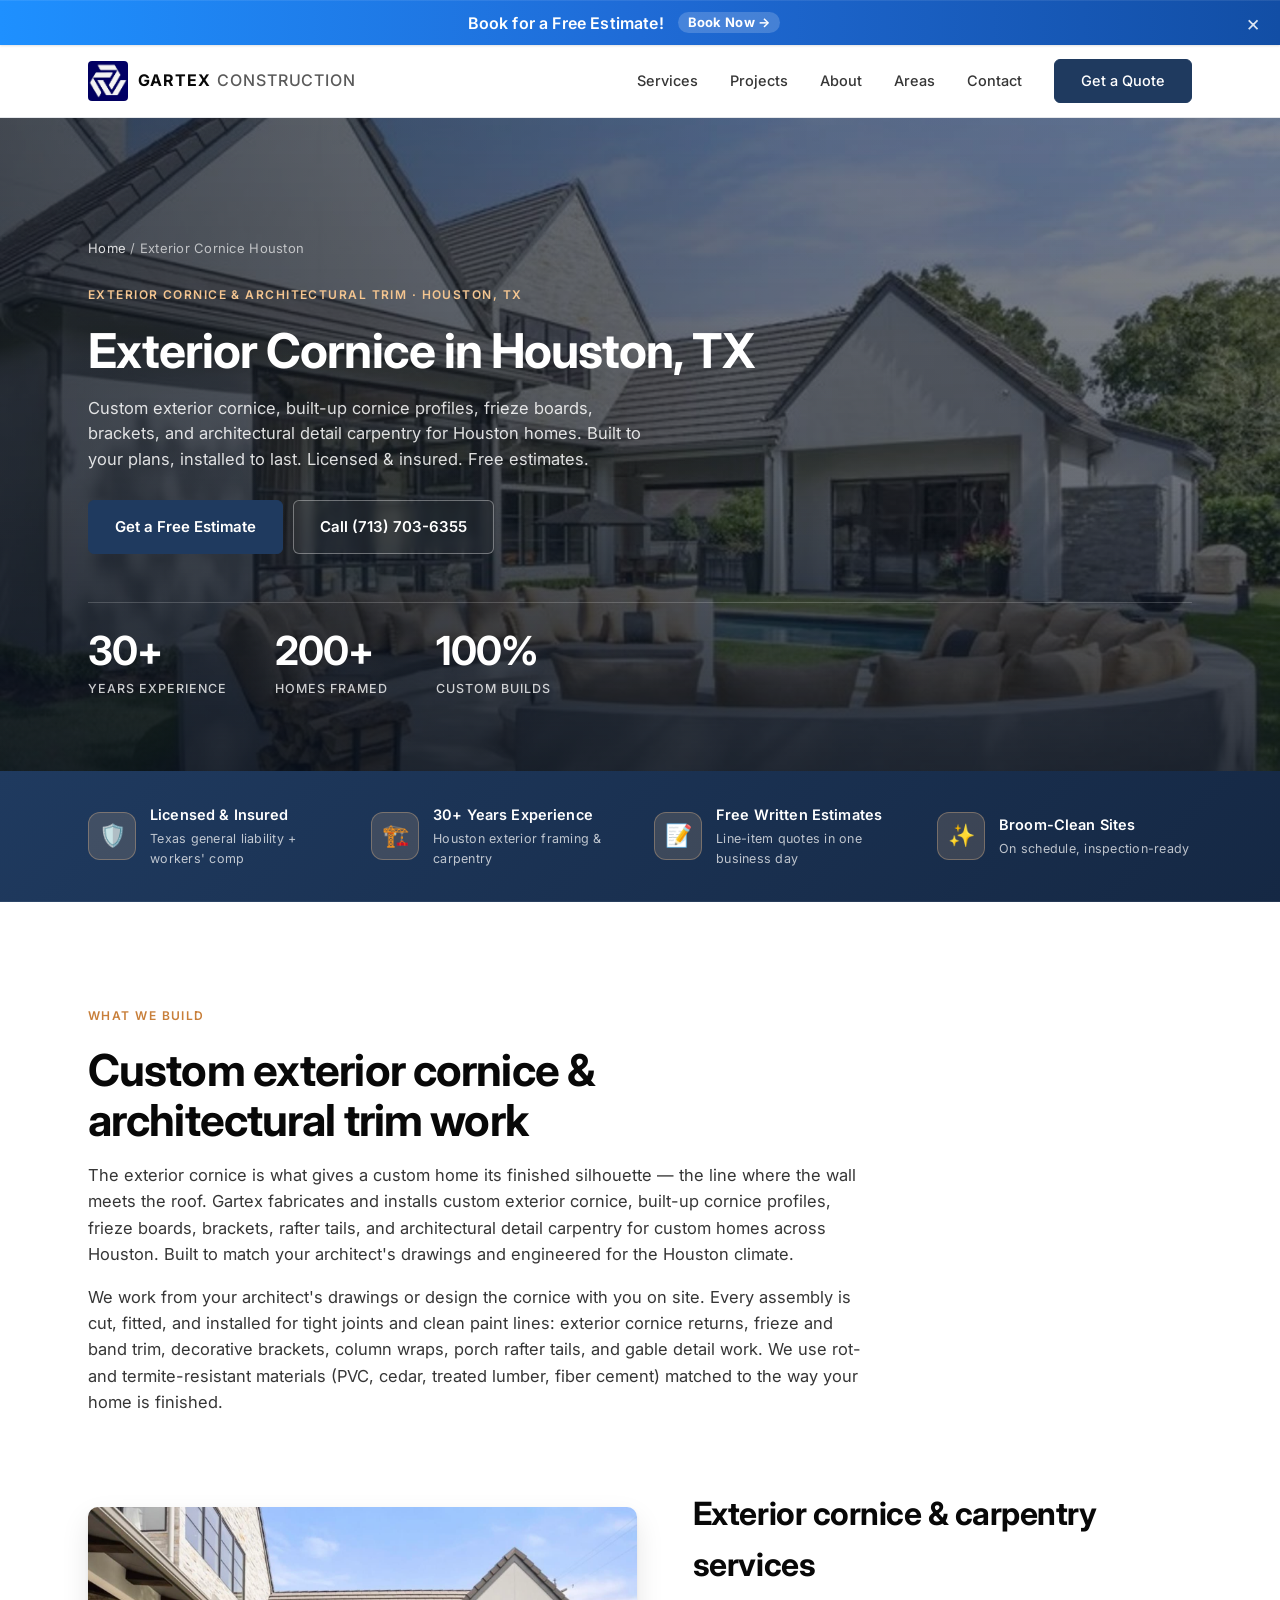
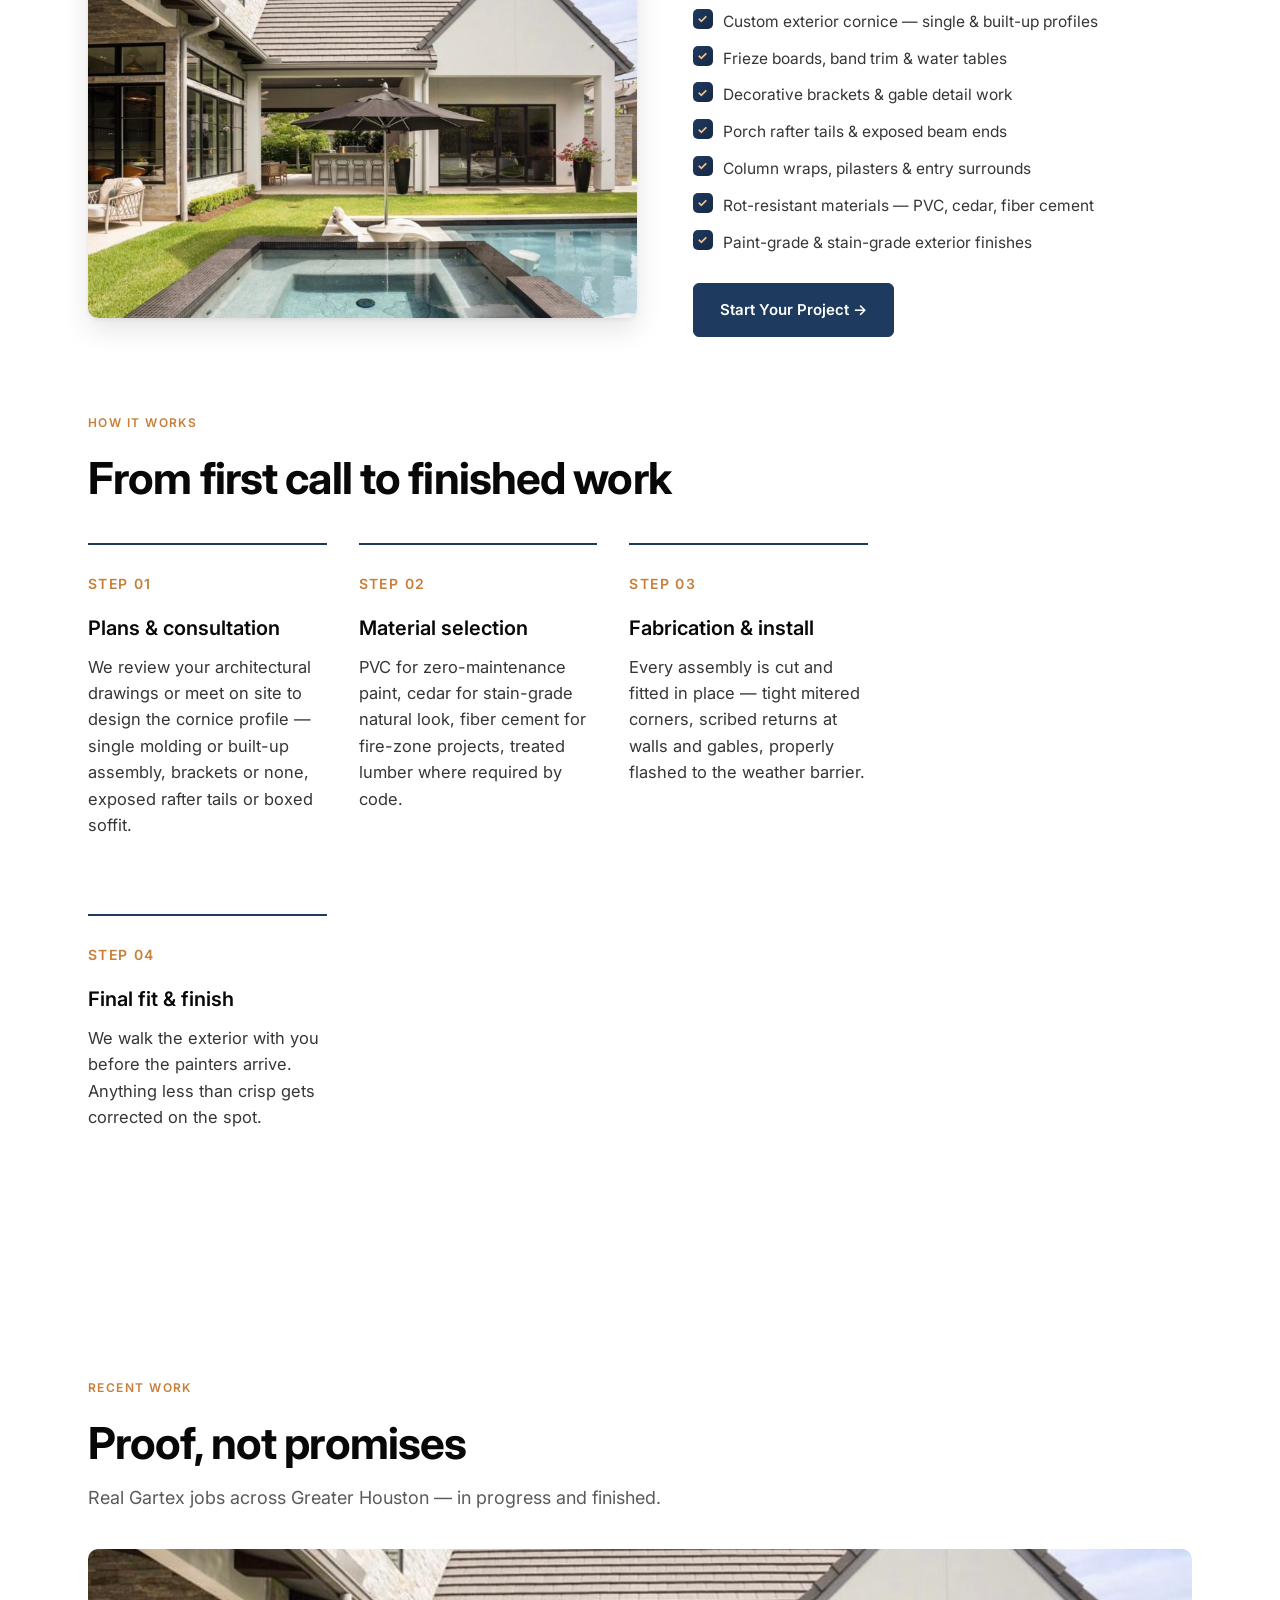
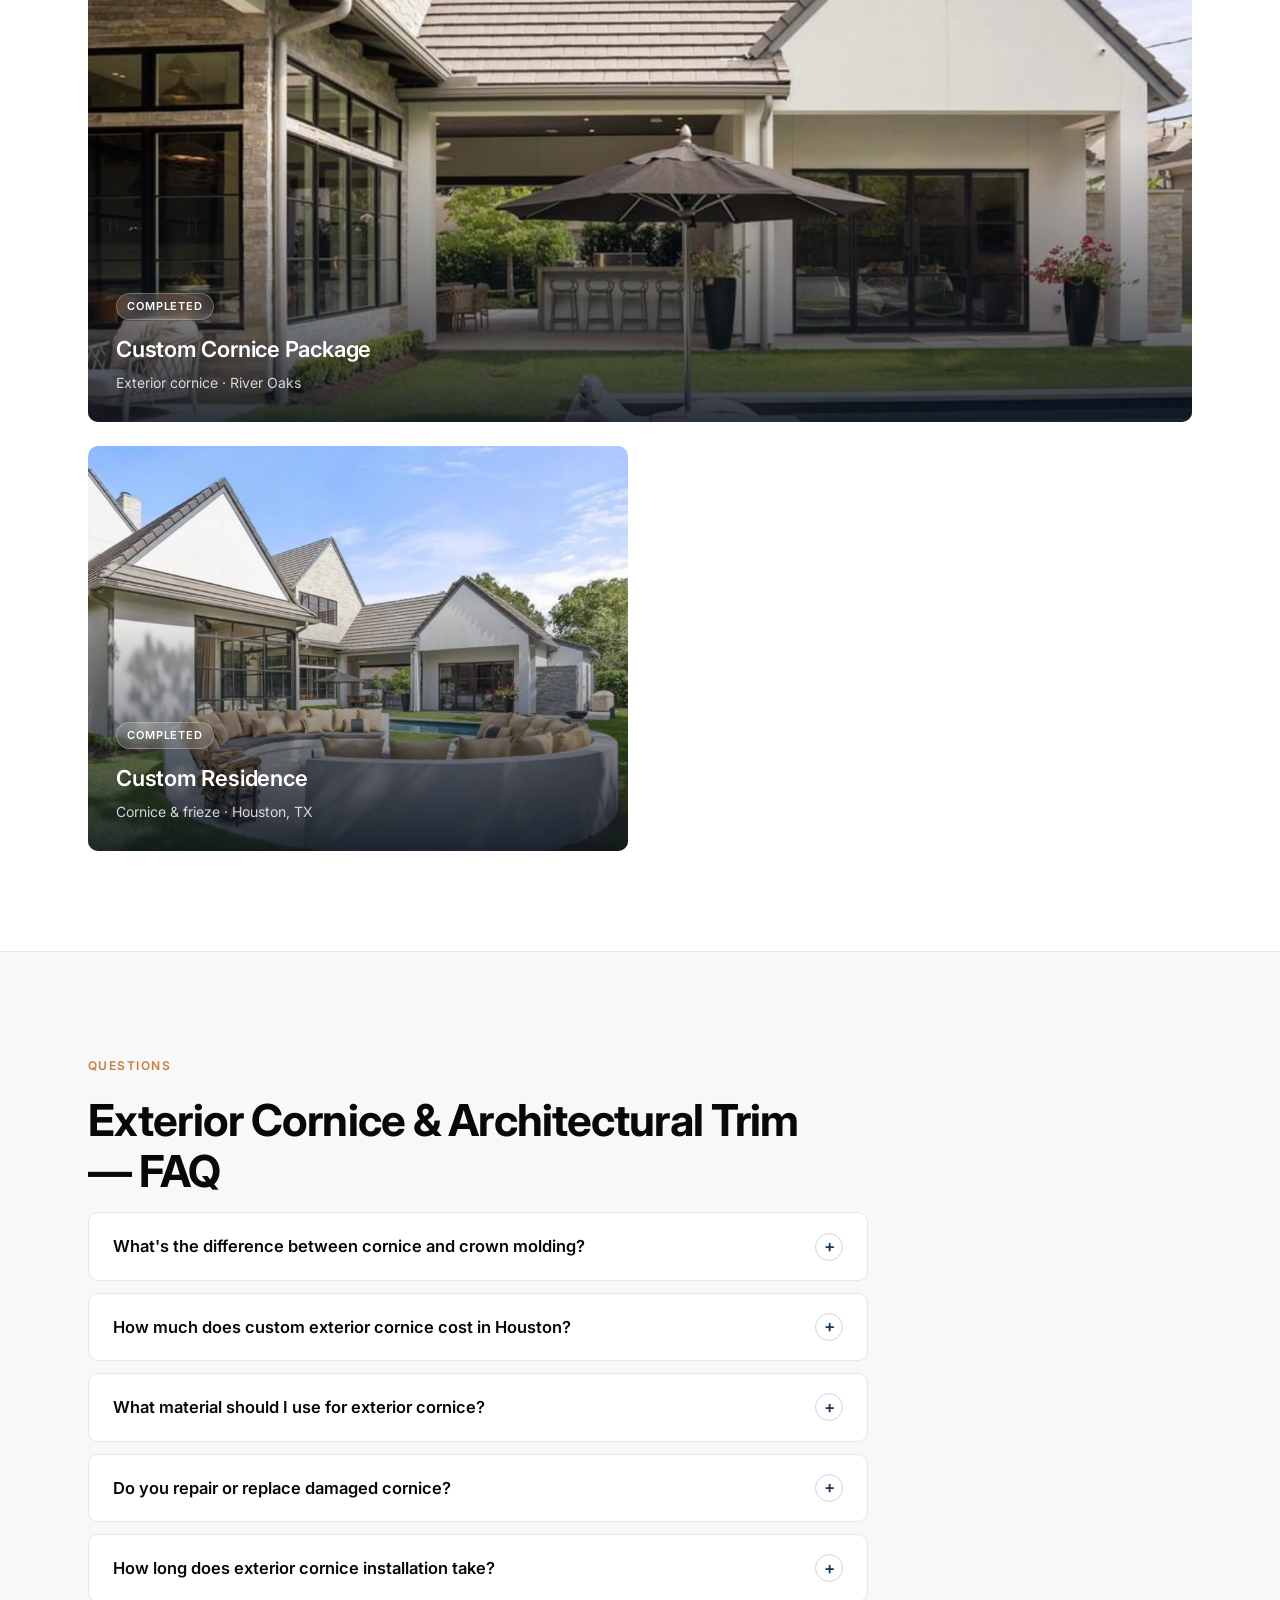
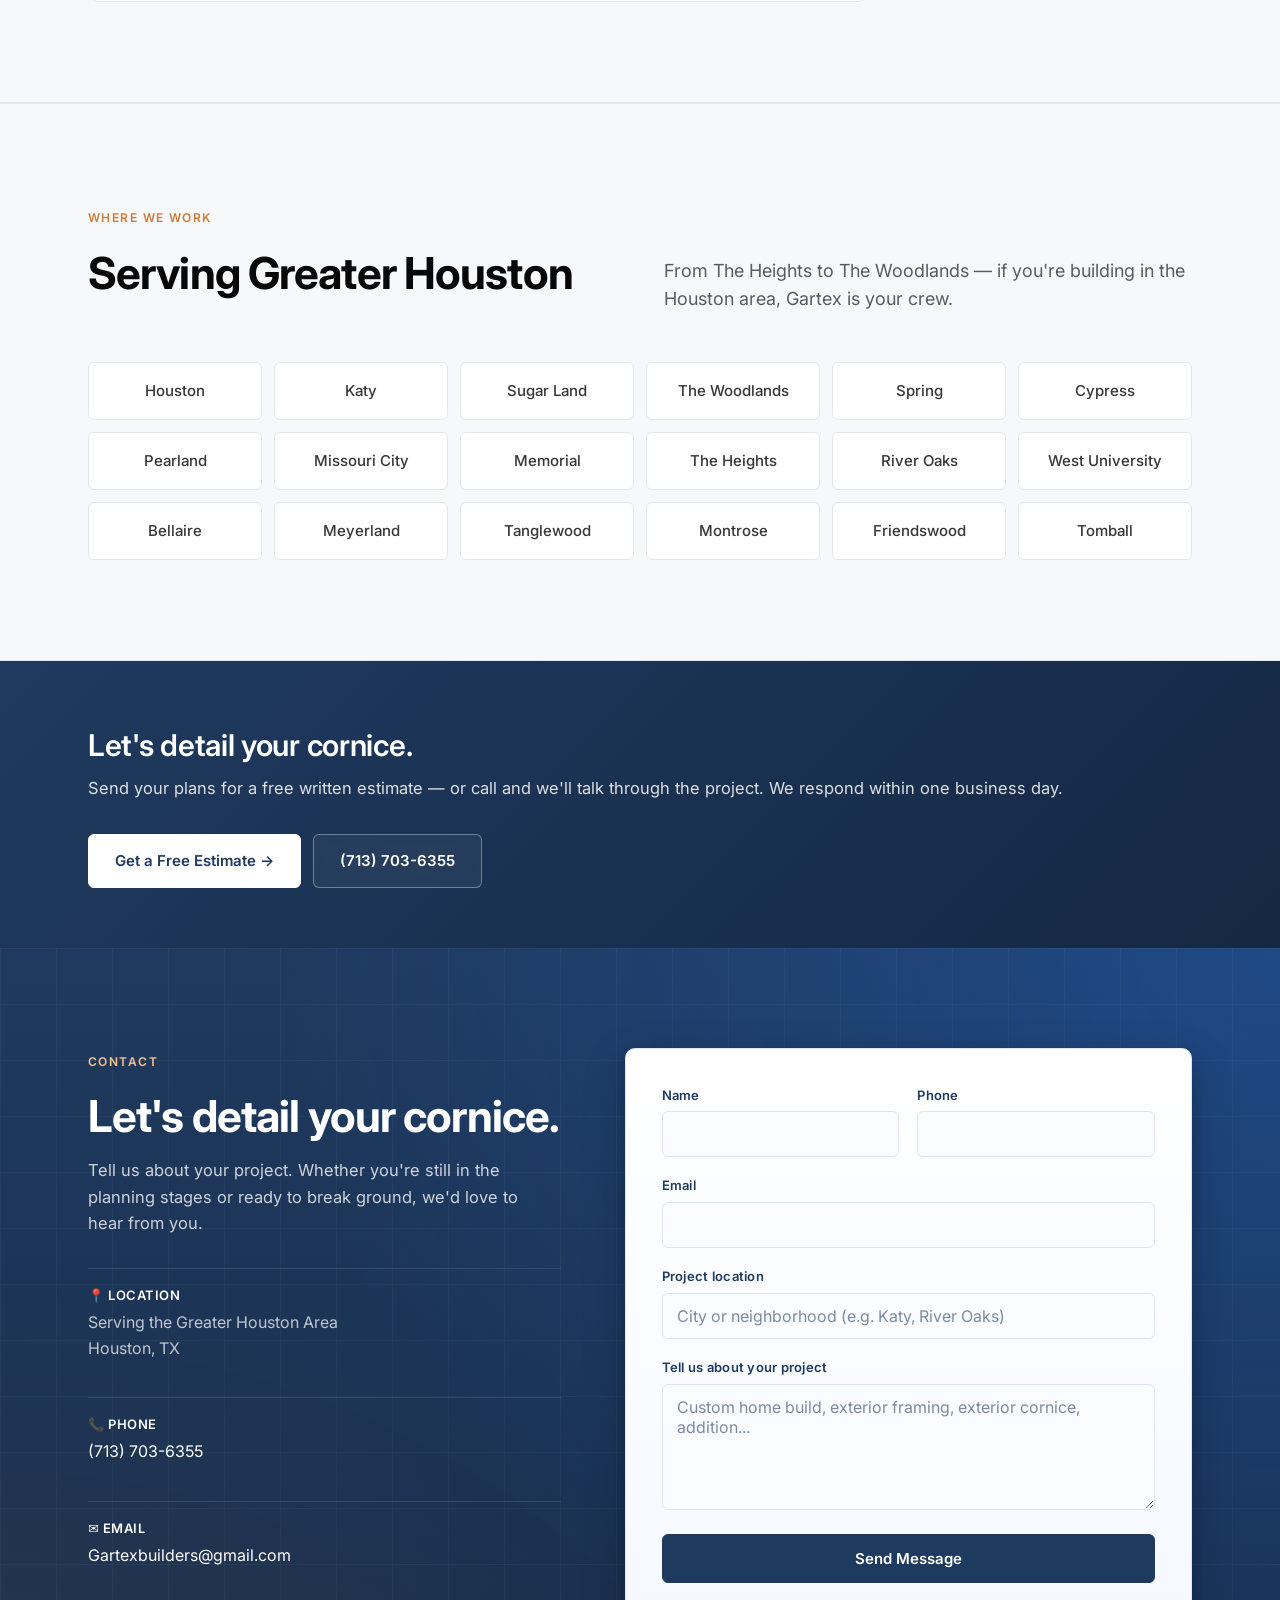
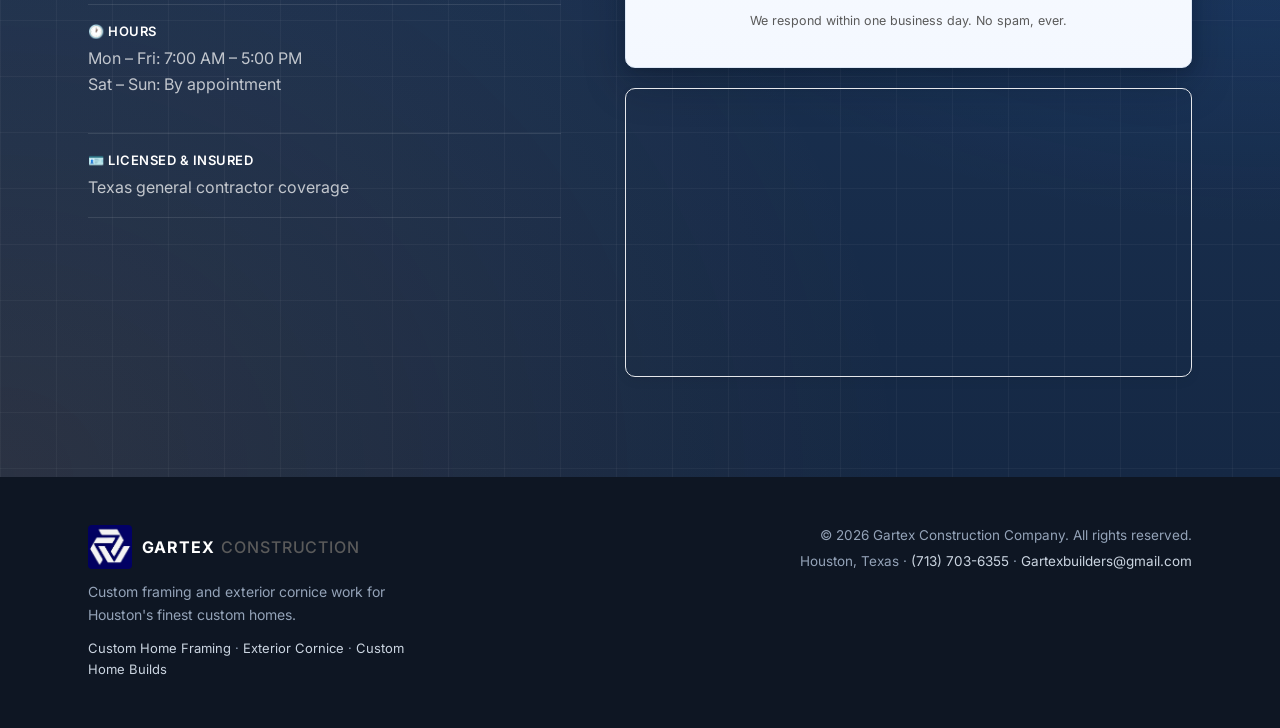
==== commit 0c5c77b6: "Contact section: navy gradient backdrop with blueprint grid overlay + radial blue/gold glows; bump f" ====
--- a/cornice-houston/index.html
+++ b/cornice-houston/index.html
@@ -204,7 +204,7 @@
   <link rel="preconnect" href="https://fonts.googleapis.com">
   <link rel="preconnect" href="https://fonts.gstatic.com" crossorigin>
   <link href="https://fonts.googleapis.com/css2?family=Inter:wght@400;500;600;700;800&display=swap" rel="stylesheet">
-  <link rel="stylesheet" href="/styles.css?v=mbnav1">
+  <link rel="stylesheet" href="/styles.css?v=contact1">
 </head>
 <body class="has-sticky-cta">
 
@@ -558,6 +558,7 @@
       };
       toggle.addEventListener('click', () => setOpen(!isOpen()));
       nav.querySelectorAll('a').forEach(a => {
+        if (a.classList.contains('nav-drop-toggle')) return;
         a.addEventListener('click', () => { if (isOpen()) setOpen(false); });
       });
       document.addEventListener('keydown', e => {
--- a/styles.css
+++ b/styles.css
@@ -867,8 +867,44 @@
 
 /* ===== Contact ===== */
 .contact {
-  background: var(--color-surface);
-}
+  /* Navy gradient backdrop behind the form — uses the same brand navy
+     (#1f3a5f → #0e1623) as the cta-band and footer so the form section
+     reads as part of one cohesive palette. The form card itself stays
+     white on top so the fields stay legible. */
+  background:
+    radial-gradient(ellipse at top right, rgba(31, 107, 214, 0.32) 0%, transparent 55%),
+    radial-gradient(ellipse at bottom left, rgba(200, 127, 58, 0.12) 0%, transparent 50%),
+    linear-gradient(180deg, var(--color-primary) 0%, var(--color-primary-dark) 100%);
+  color: #ffffff;
+  position: relative;
+  overflow: hidden;
+}
+.contact::before {
+  /* Subtle blueprint grid pattern overlay — nods to construction plans
+     without competing with the form. */
+  content: '';
+  position: absolute;
+  inset: 0;
+  background-image:
+    linear-gradient(rgba(255,255,255,0.04) 1px, transparent 1px),
+    linear-gradient(90deg, rgba(255,255,255,0.04) 1px, transparent 1px);
+  background-size: 56px 56px;
+  pointer-events: none;
+}
+.contact > .container { position: relative; z-index: 1; }
+/* On the navy backdrop, the eyebrow + section-title read in white */
+.contact .eyebrow { color: #f4c590; }
+.contact .section-title { color: #ffffff; }
+.contact .contact-info > p { color: rgba(255,255,255,0.78); }
+/* Contact list items: translucent divider lines so they read on navy */
+.contact .contact-item { border-top-color: rgba(255,255,255,0.10); }
+.contact .contact-item:last-child { border-bottom-color: rgba(255,255,255,0.10); }
+.contact .contact-item strong { color: #ffffff; }
+.contact .contact-item span { color: rgba(255,255,255,0.72); }
+.contact .contact-item a { color: #ffffff; }
+.contact .contact-item a:hover { color: var(--color-accent); border-bottom-color: var(--color-accent); }
+/* Form labels stay navy on the white card (already covered by the
+   .contact-form rule), so no change needed there. */
 
 .contact-grid {
   display: grid;
@@ -966,11 +1002,10 @@
   display: flex;
   flex-direction: column;
   gap: 18px;
-  /* Blue-tinted shadow instead of neutral gray — keeps the navy
-     palette consistent across cards. */
+  /* Stronger shadow on the navy backdrop so the white card pops. */
   box-shadow:
-    0 1px 2px rgba(31, 58, 95, 0.04),
-    0 6px 18px rgba(31, 58, 95, 0.07);
+    0 4px 12px rgba(8, 16, 28, 0.18),
+    0 16px 40px rgba(8, 16, 28, 0.25);
 }
 
 .form-row {
@@ -1192,10 +1227,12 @@
     transform: translateY(-30%) rotate(-135deg);
   }
 
-  /* Dropdown panel: nested inline list (NOT absolute). Stays in flow. */
-  .nav-dropdown {
-    position: static;
-    transform: none;
+  /* Dropdown panel: nested inline list (NOT absolute). Stays in flow.
+     Use `!important` on a few properties to defeat the desktop dropdown
+     rules later in the file (same specificity → source order wins). */
+  .nav-links .nav-dropdown {
+    position: static !important;
+    transform: none !important;
     min-width: 0;
     width: 100%;
     background: var(--color-surface);
@@ -1205,16 +1242,16 @@
     box-shadow: none;
     padding: 0;
     display: block;
-    opacity: 1;
-    visibility: visible;
+    opacity: 1 !important;
+    visibility: visible !important;
     pointer-events: auto;
     transition: max-height 0.25s ease;
     max-height: 0;
     overflow: hidden;
   }
-  .nav-dropdown::before { display: none; }
+  .nav-links .nav-dropdown::before { display: none !important; }
   .nav-item.has-dropdown.open > .nav-dropdown {
-    max-height: 320px;
+    max-height: 320px !important;
   }
   .nav-dropdown a {
     padding: 14px 24px 14px 40px;
@@ -1230,10 +1267,16 @@
     color: var(--color-primary);
   }
 
-  /* Bring the primary CTA INTO the open menu, since the desktop one is hidden */
+  /* Bring the primary CTA INTO the open menu, since the desktop one is hidden.
+     Width uses calc so 20px gutters on both sides come out even at any
+     phone width — never crops past the screen edge. The block wrapper
+     centers it horizontally inside the drawer. */
   .nav-cta { display: none; }
   .nav-links a.mobile-cta {
-    margin: 16px 20px 24px;
+    align-self: stretch;
+    width: calc(100% - 40px);
+    box-sizing: border-box;
+    margin: 20px 20px 28px;
     padding: 14px 22px;
     text-align: center;
     justify-content: center;
@@ -1242,6 +1285,13 @@
     color: #fff;
     background: var(--color-primary);
     font-weight: 600;
+    font-size: 15.5px;
+    letter-spacing: 0.01em;
+    min-height: 52px;
+    /* Override the generic .nav-links > * { width: 100%; display: block }
+       above — that rule would otherwise make the link 100% and add 20px
+       margins on top, pushing it 40px past the right edge. */
+    max-width: calc(100% - 40px);
   }
   .nav-links a.mobile-cta:hover { background: var(--color-accent); }
 
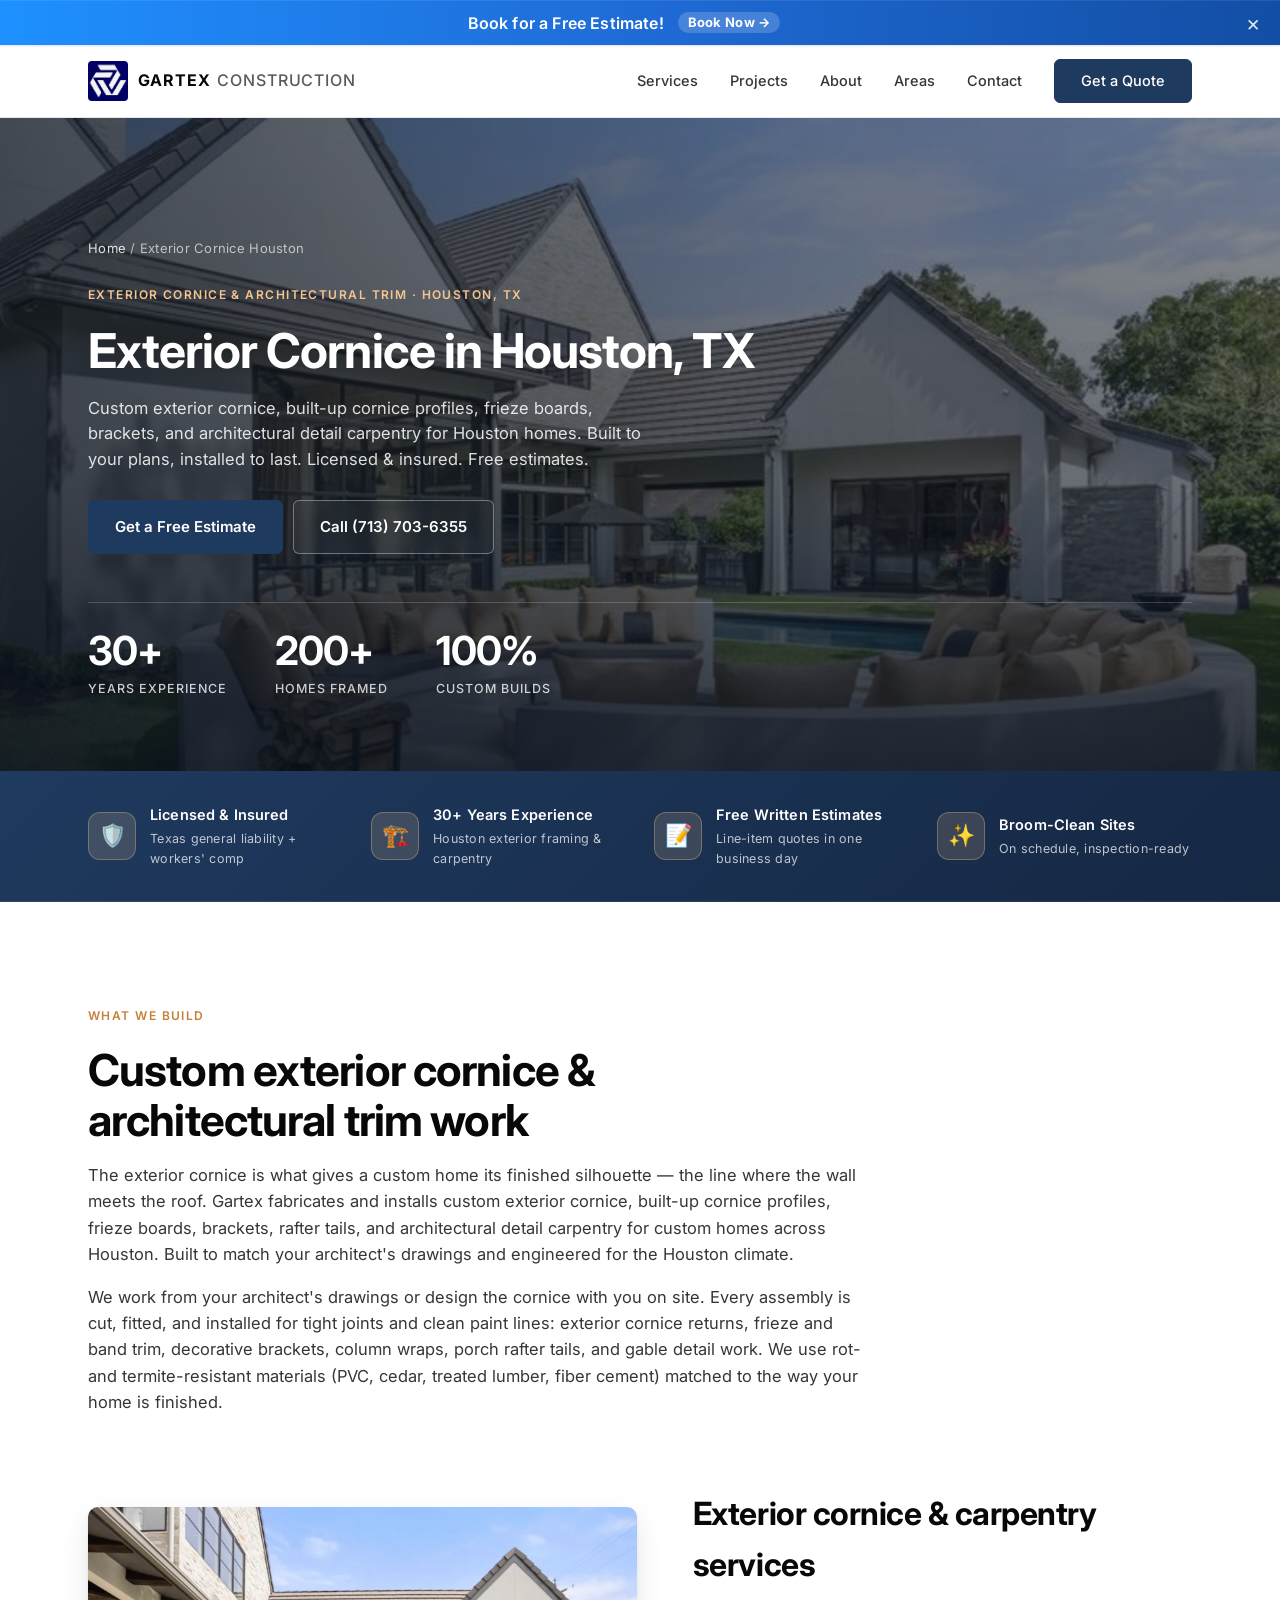
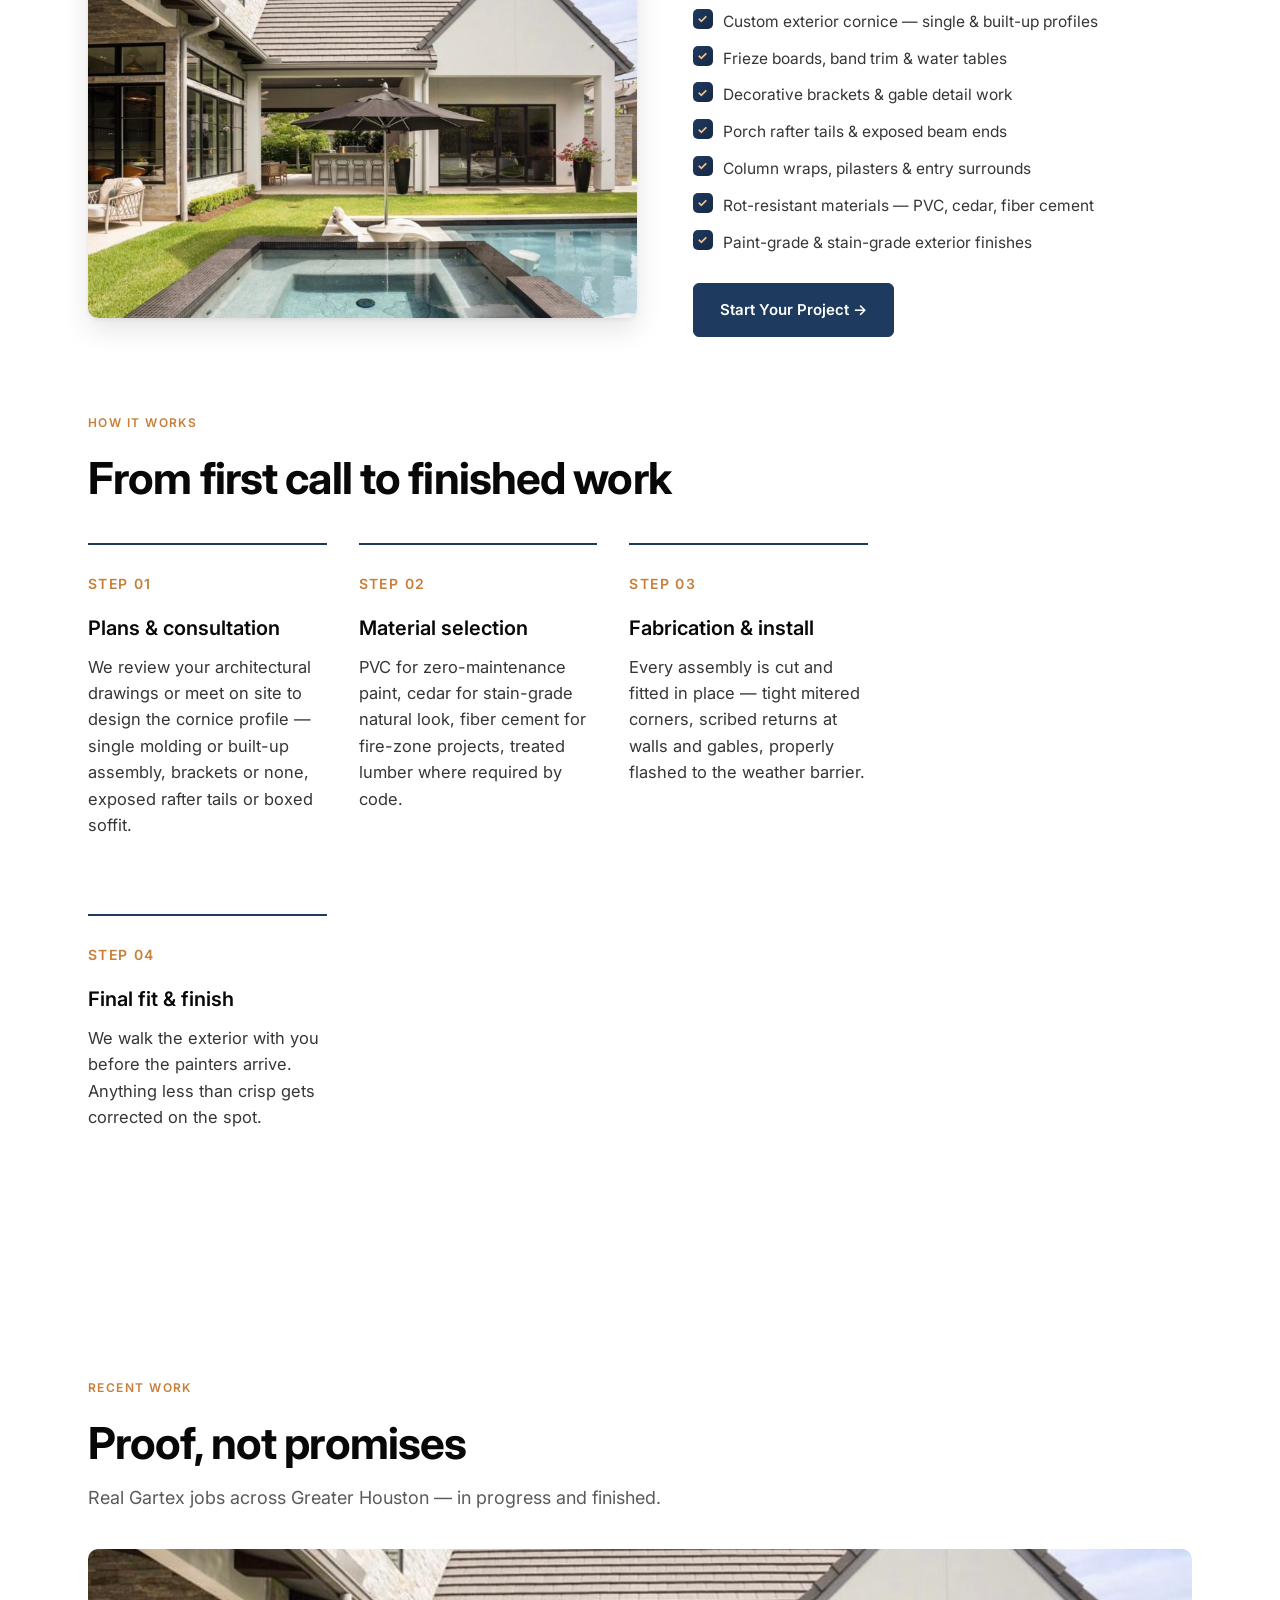
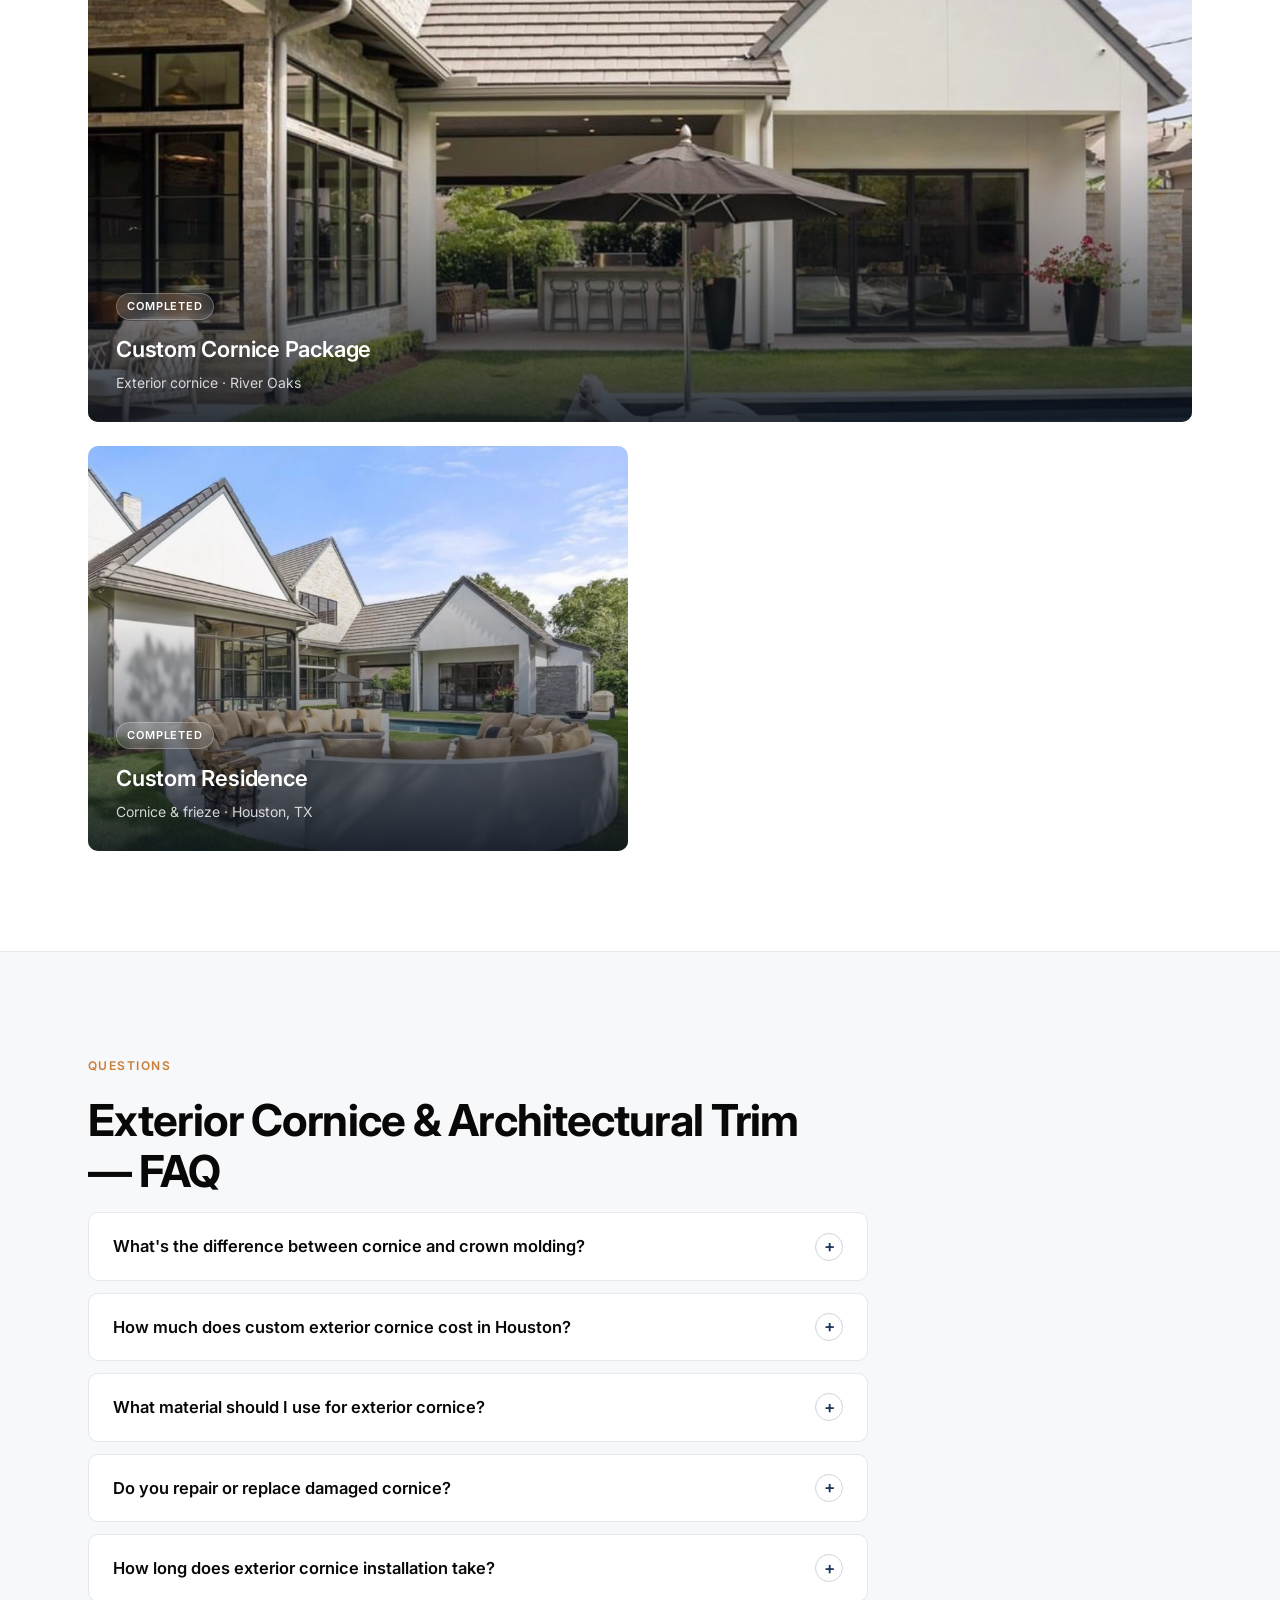
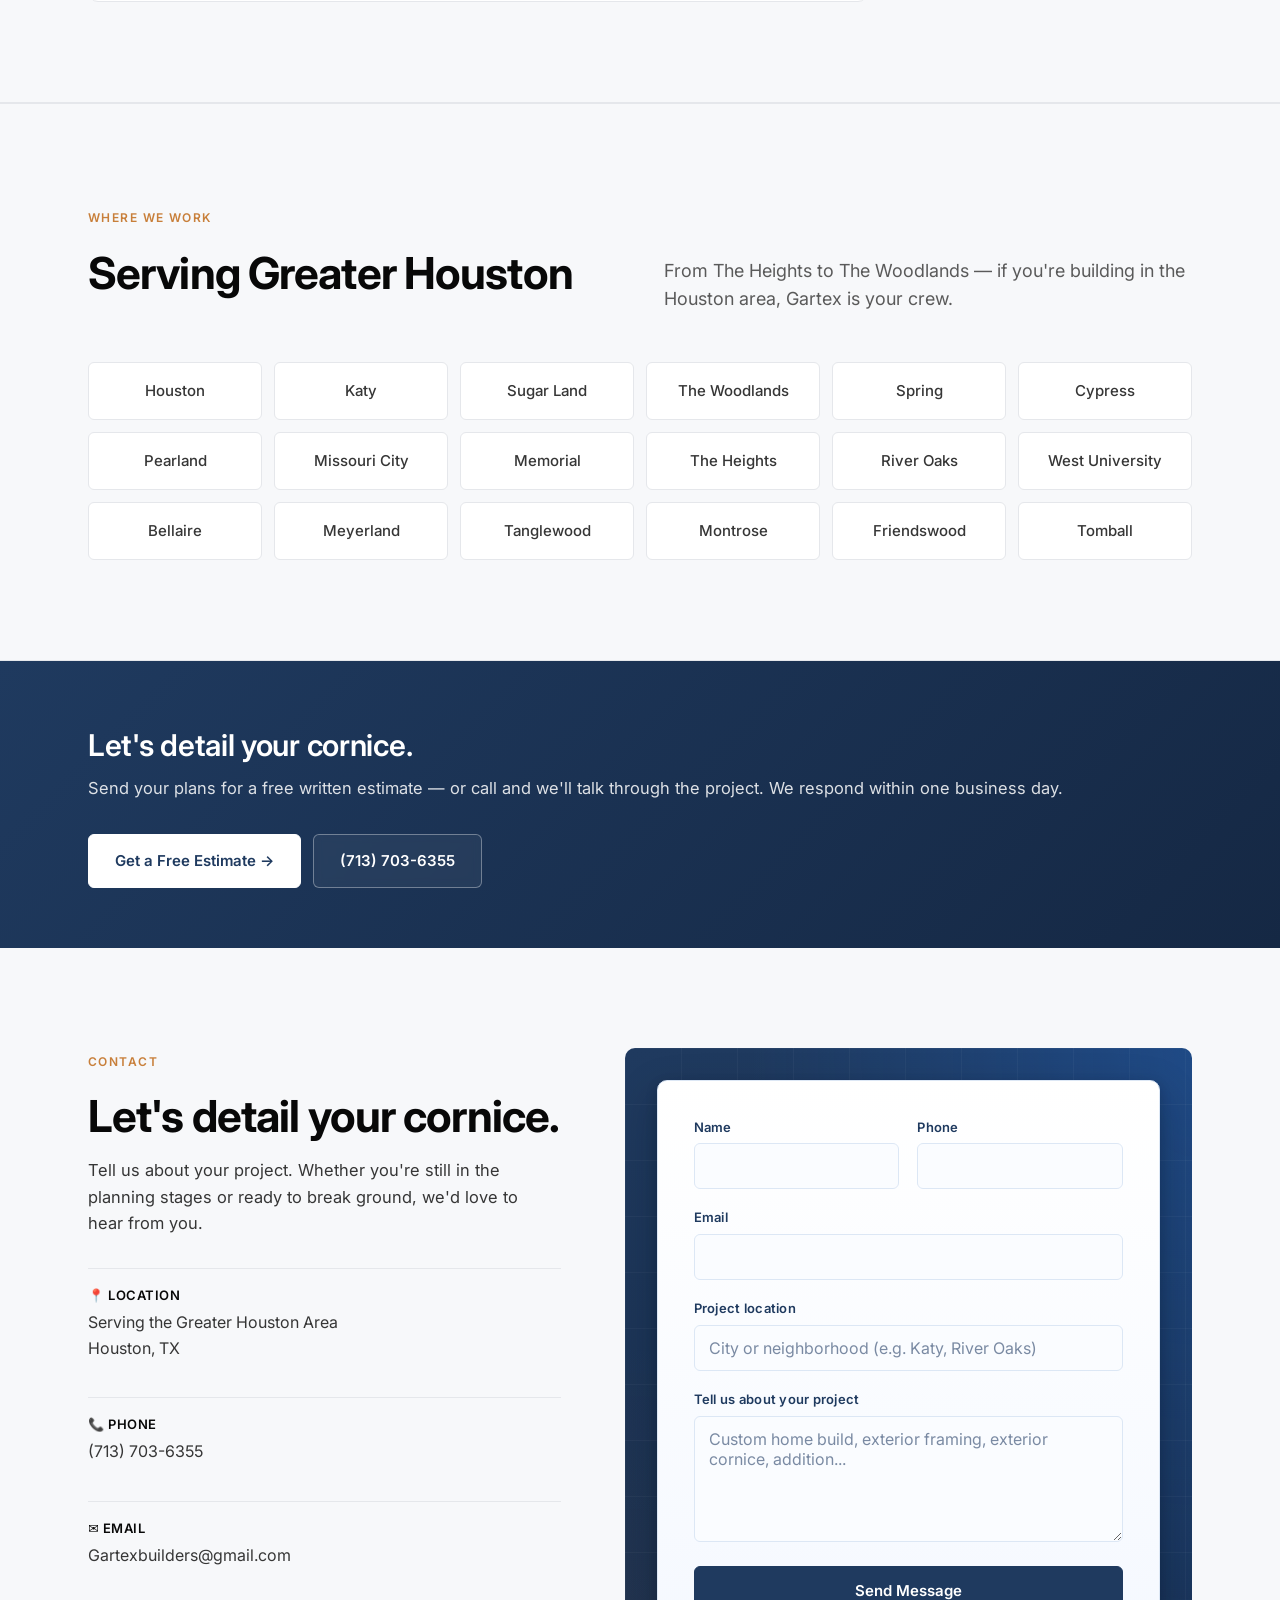
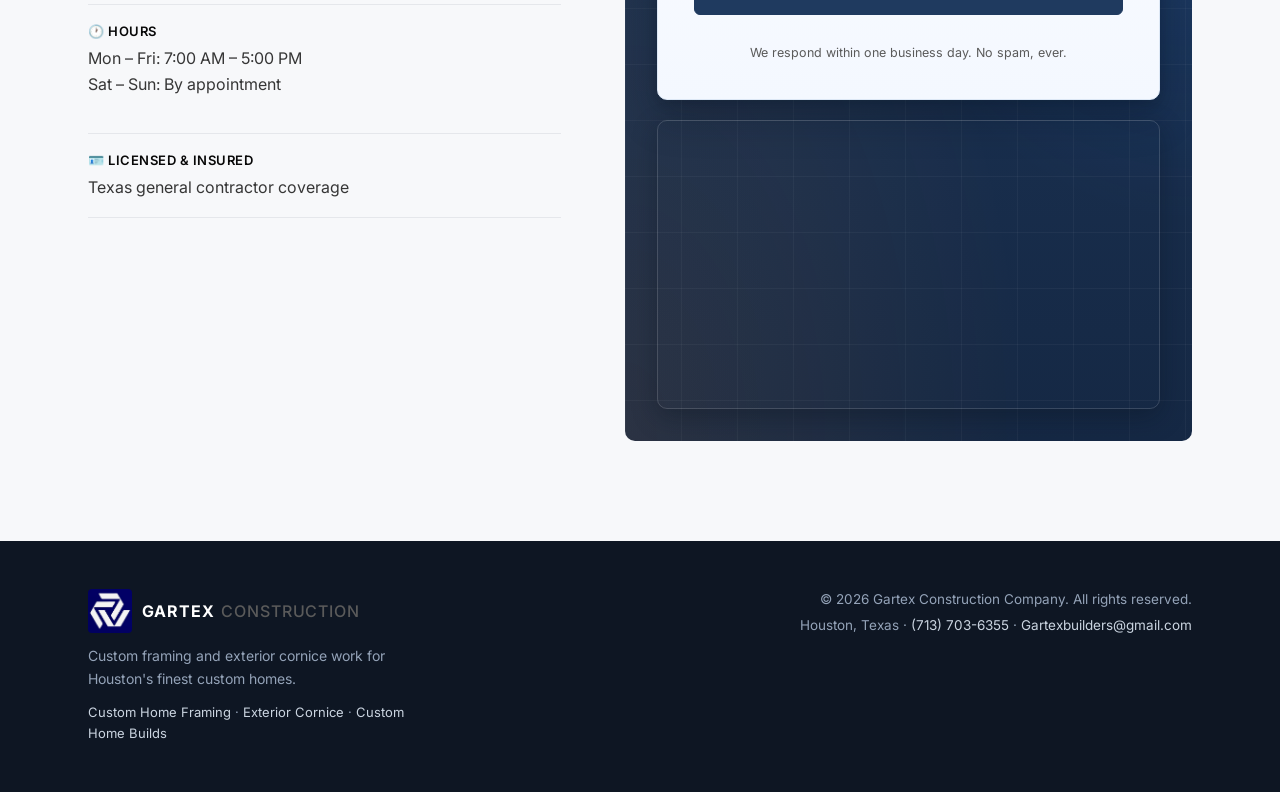
==== commit 3ec5b5c6: "Contact: scope navy backdrop to .contact-right column only (form card area), not whole .contact sect" ====
--- a/cornice-houston/index.html
+++ b/cornice-houston/index.html
@@ -204,7 +204,7 @@
   <link rel="preconnect" href="https://fonts.googleapis.com">
   <link rel="preconnect" href="https://fonts.gstatic.com" crossorigin>
   <link href="https://fonts.googleapis.com/css2?family=Inter:wght@400;500;600;700;800&display=swap" rel="stylesheet">
-  <link rel="stylesheet" href="/styles.css?v=contact1">
+  <link rel="stylesheet" href="/styles.css?v=contact2">
 </head>
 <body class="has-sticky-cta">
 
--- a/styles.css
+++ b/styles.css
@@ -867,21 +867,29 @@
 
 /* ===== Contact ===== */
 .contact {
-  /* Navy gradient backdrop behind the form — uses the same brand navy
-     (#1f3a5f → #0e1623) as the cta-band and footer so the form section
-     reads as part of one cohesive palette. The form card itself stays
-     white on top so the fields stay legible. */
+  /* Light, near-white background across the whole section — the navy
+     sits only behind the form card, not under the contact info. */
+  background: var(--color-surface);
+}
+
+/* Navy gradient lives behind ONLY the form card, not under the
+   contact-info column. Implemented as a padding-box on the right
+   column plus a negative-margin banner so the navy wraps the form
+   (and the map below it) without bleeding into the left column. */
+.contact-right {
+  position: relative;
+  padding: 32px;
+  border-radius: var(--radius-lg);
+  /* Navy gradient + blueprint grid behind the form only */
   background:
     radial-gradient(ellipse at top right, rgba(31, 107, 214, 0.32) 0%, transparent 55%),
     radial-gradient(ellipse at bottom left, rgba(200, 127, 58, 0.12) 0%, transparent 50%),
     linear-gradient(180deg, var(--color-primary) 0%, var(--color-primary-dark) 100%);
   color: #ffffff;
-  position: relative;
   overflow: hidden;
 }
-.contact::before {
-  /* Subtle blueprint grid pattern overlay — nods to construction plans
-     without competing with the form. */
+.contact-right::before {
+  /* Subtle blueprint grid pattern — sits behind the form card */
   content: '';
   position: absolute;
   inset: 0;
@@ -890,21 +898,14 @@
     linear-gradient(90deg, rgba(255,255,255,0.04) 1px, transparent 1px);
   background-size: 56px 56px;
   pointer-events: none;
-}
-.contact > .container { position: relative; z-index: 1; }
-/* On the navy backdrop, the eyebrow + section-title read in white */
-.contact .eyebrow { color: #f4c590; }
-.contact .section-title { color: #ffffff; }
-.contact .contact-info > p { color: rgba(255,255,255,0.78); }
-/* Contact list items: translucent divider lines so they read on navy */
-.contact .contact-item { border-top-color: rgba(255,255,255,0.10); }
-.contact .contact-item:last-child { border-bottom-color: rgba(255,255,255,0.10); }
-.contact .contact-item strong { color: #ffffff; }
-.contact .contact-item span { color: rgba(255,255,255,0.72); }
-.contact .contact-item a { color: #ffffff; }
-.contact .contact-item a:hover { color: var(--color-accent); border-bottom-color: var(--color-accent); }
-/* Form labels stay navy on the white card (already covered by the
-   .contact-form rule), so no change needed there. */
+  border-radius: var(--radius-lg);
+}
+.contact-right > * { position: relative; z-index: 1; }
+/* Map card sits on the same navy backdrop — give it a slight lift */
+.contact-right .map-card {
+  border-color: rgba(255,255,255,0.15);
+  box-shadow: 0 8px 24px rgba(8, 16, 28, 0.35);
+}
 
 .contact-grid {
   display: grid;
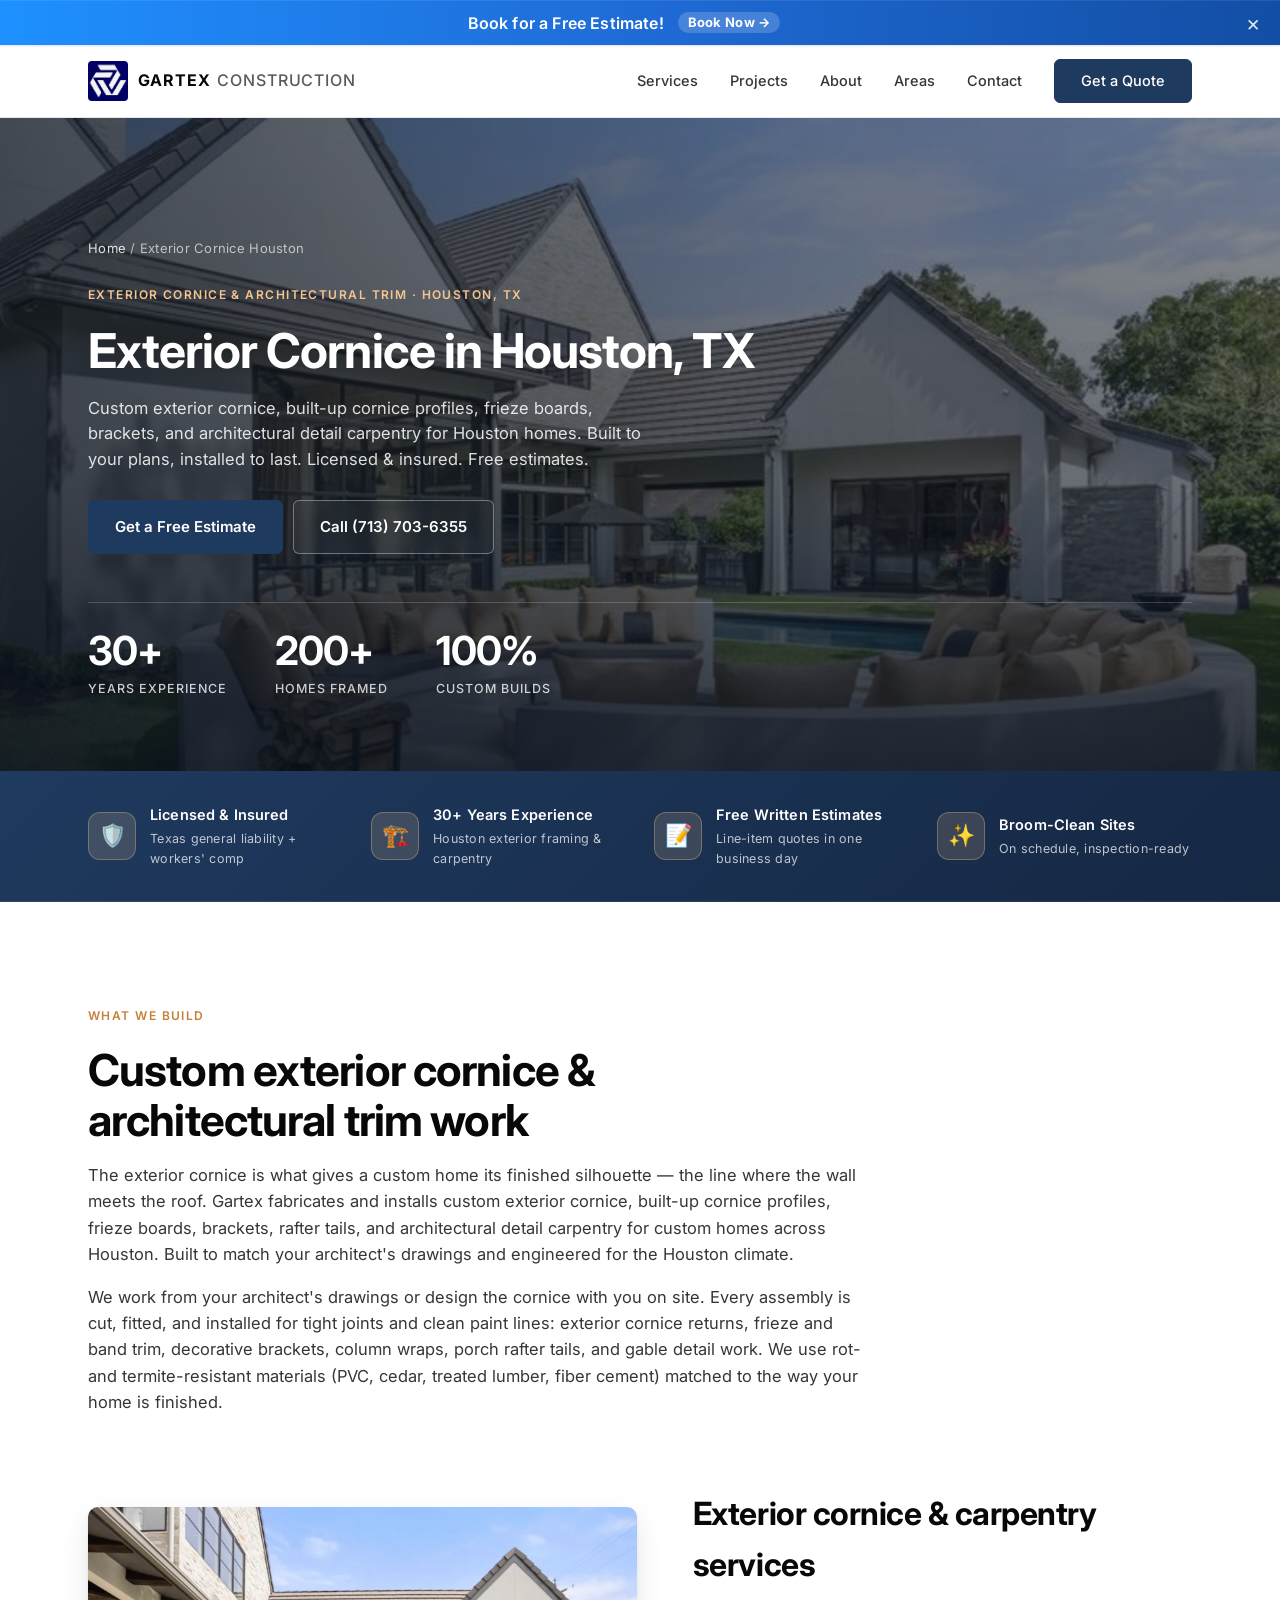
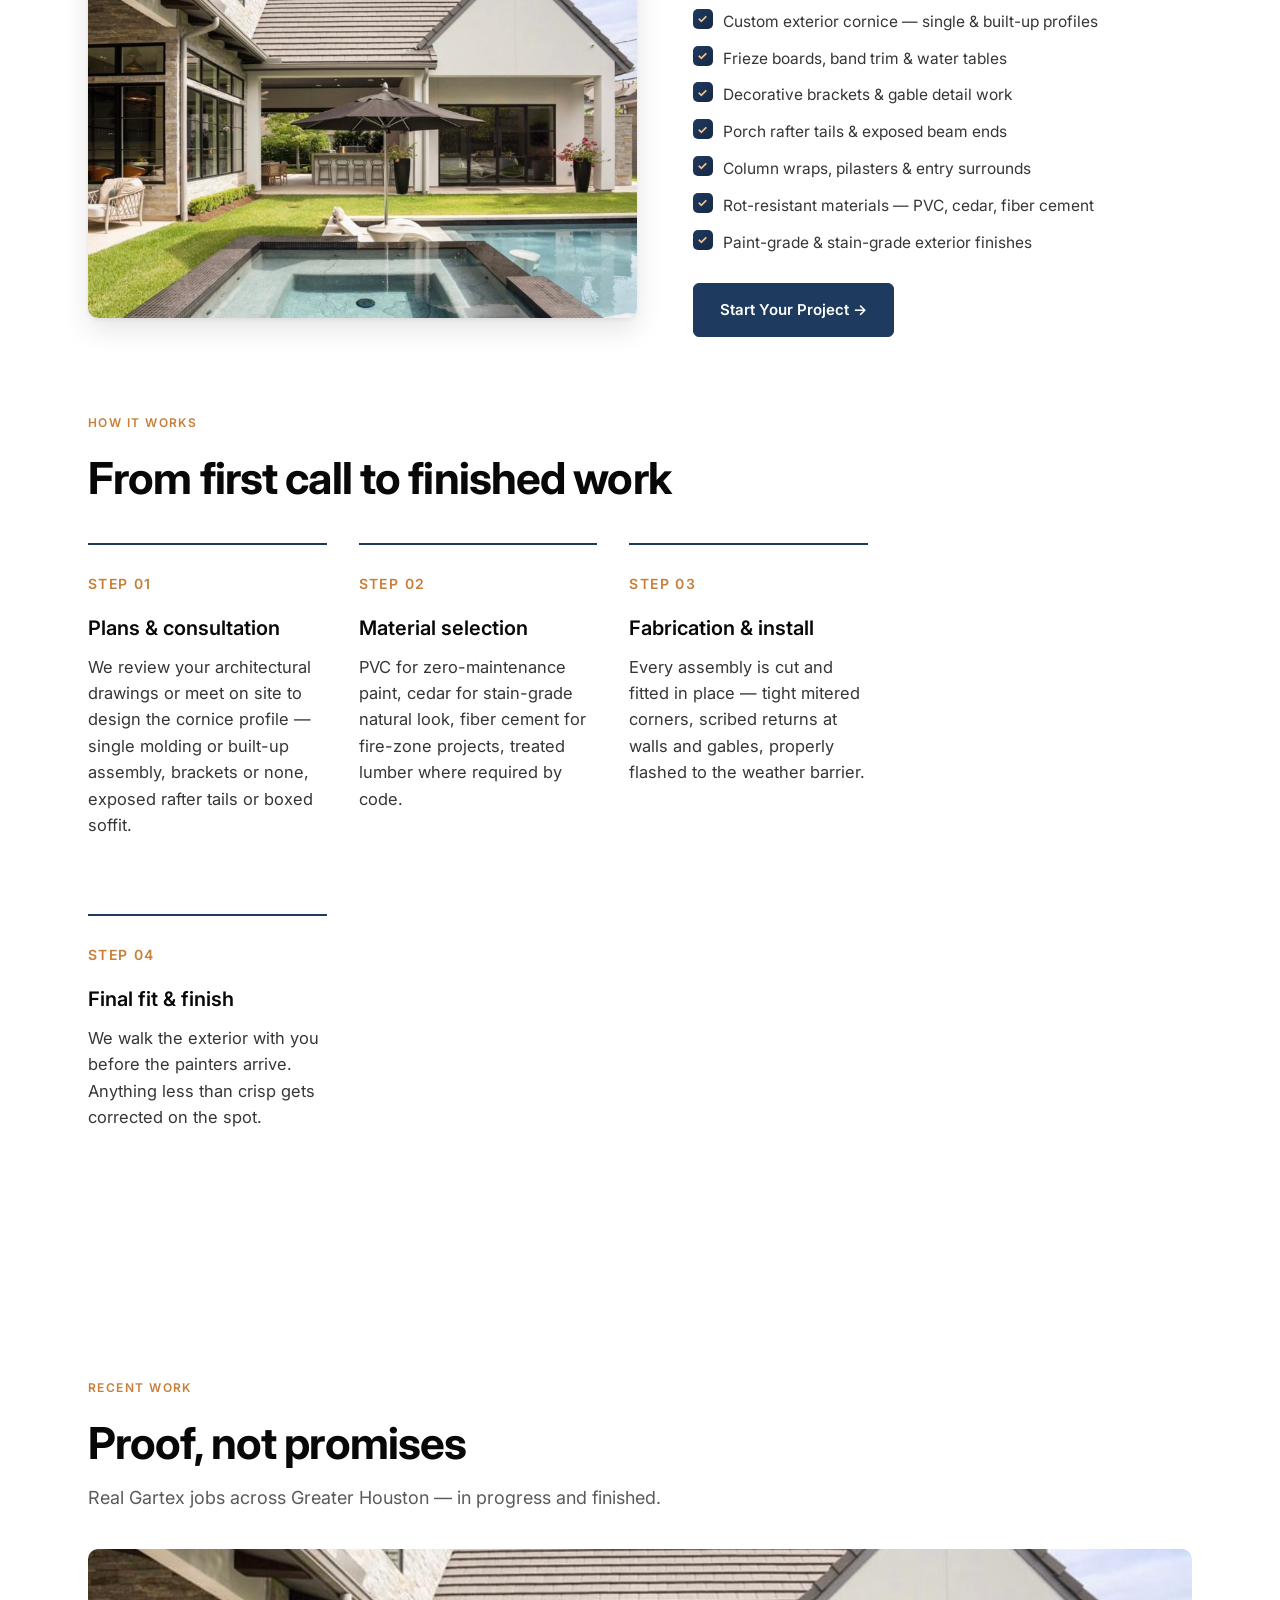
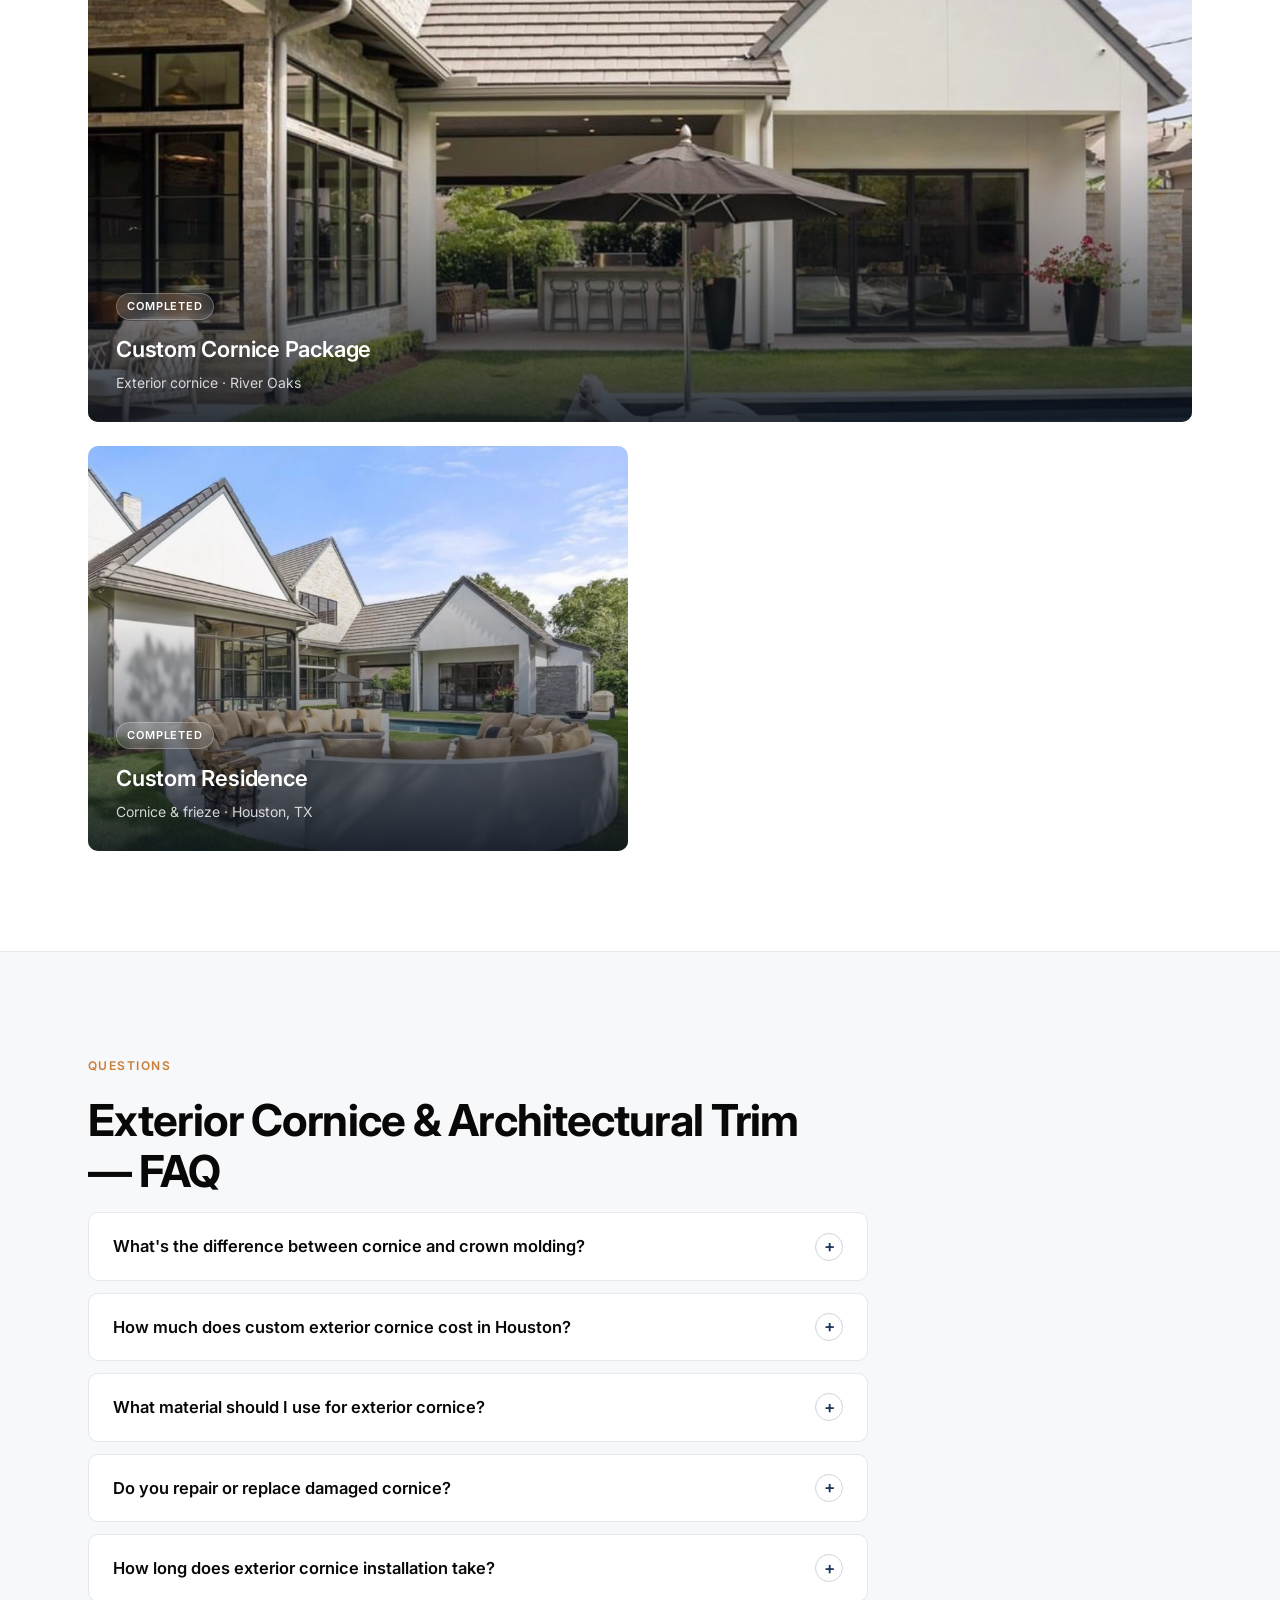
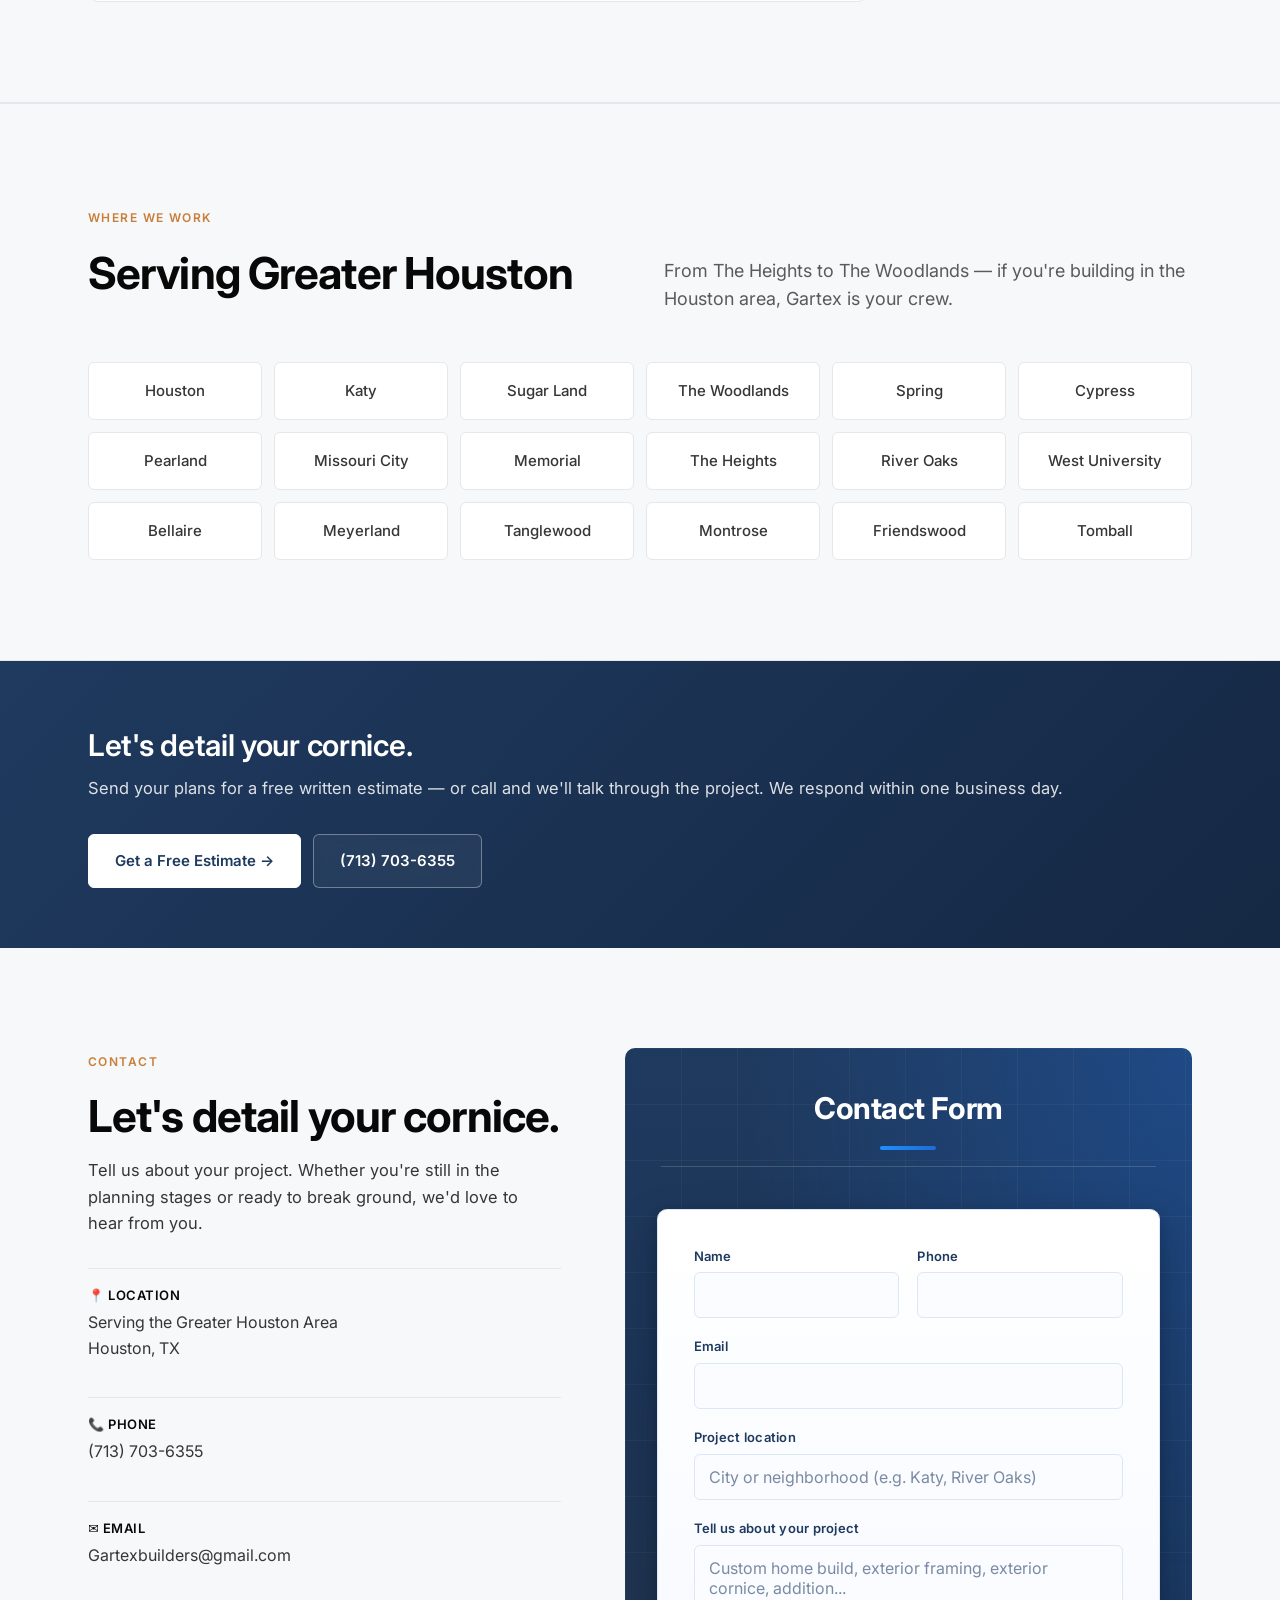
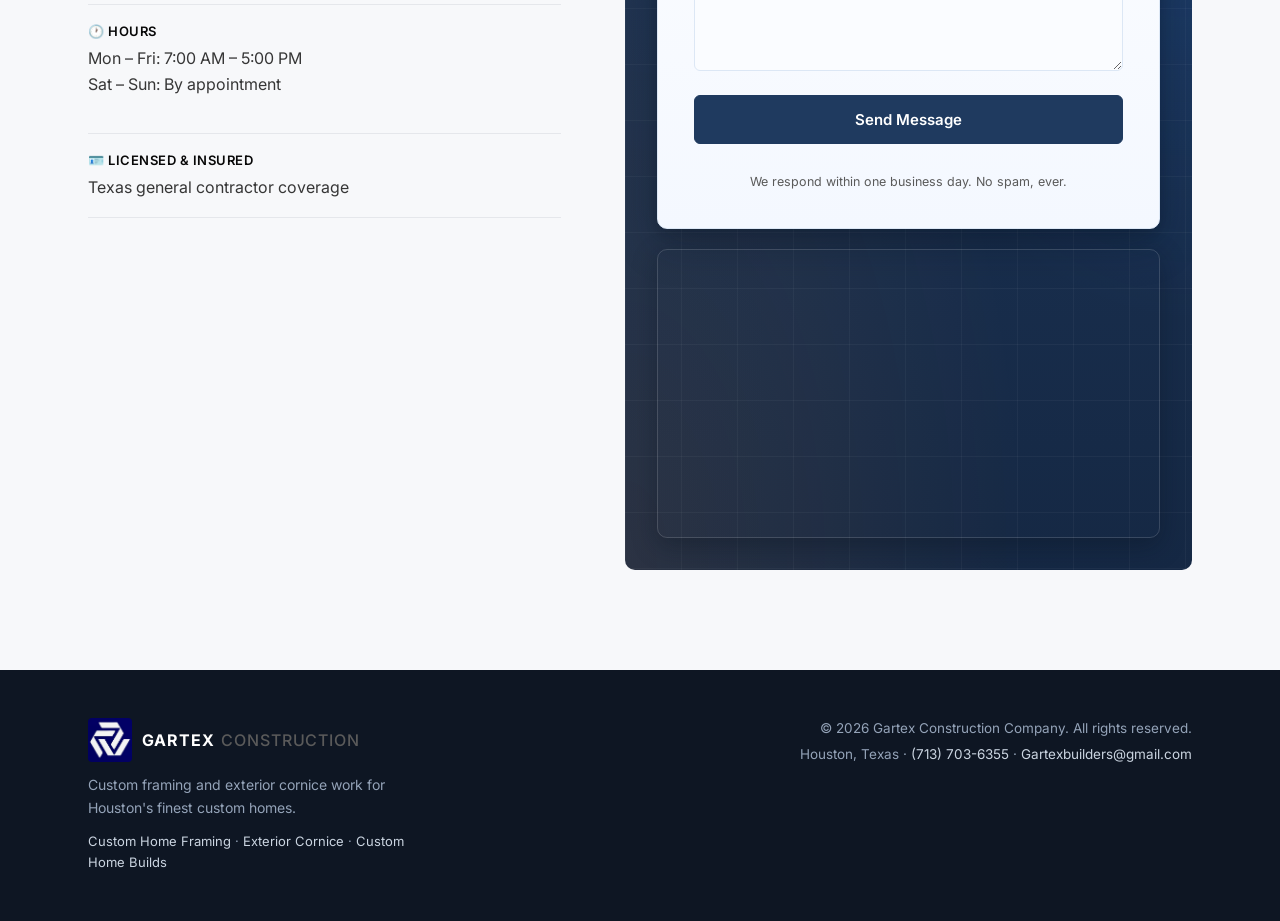
==== commit 48cfd6ad: "Contact: add centered 'Contact Form' heading on navy backdrop with brand-blue accent rule above the " ====
--- a/cornice-houston/index.html
+++ b/cornice-houston/index.html
@@ -204,7 +204,7 @@
   <link rel="preconnect" href="https://fonts.googleapis.com">
   <link rel="preconnect" href="https://fonts.gstatic.com" crossorigin>
   <link href="https://fonts.googleapis.com/css2?family=Inter:wght@400;500;600;700;800&display=swap" rel="stylesheet">
-  <link rel="stylesheet" href="/styles.css?v=contact2">
+  <link rel="stylesheet" href="/styles.css?v=formh1">
 </head>
 <body class="has-sticky-cta">
 
@@ -460,6 +460,7 @@
         </div>
       </div>
       <div class="contact-right">
+        <h2 class="form-heading">Contact Form</h2>
         <form class="contact-form" id="contactForm" novalidate>
           <div class="hp" aria-hidden="true">
             <label for="website">Leave this field empty</label>
--- a/styles.css
+++ b/styles.css
@@ -901,6 +901,30 @@
   border-radius: var(--radius-lg);
 }
 .contact-right > * { position: relative; z-index: 1; }
+
+/* "Contact Form" heading above the white form card. Sits on the navy
+   backdrop so it reads in white; centered to anchor the form. */
+.form-heading {
+  text-align: center;
+  font-size: clamp(22px, 2.6vw, 30px);
+  font-weight: 700;
+  color: #ffffff;
+  letter-spacing: -0.015em;
+  margin: 4px 4px 22px;
+  /* Brand-blue underline accent — same banner-blue as the promo bar
+     and form-focus ring, tying the heading visually to the form. */
+  padding-bottom: 16px;
+  border-bottom: 1px solid rgba(255,255,255,0.16);
+}
+.form-heading::after {
+  content: '';
+  display: block;
+  width: 56px;
+  height: 4px;
+  margin: 14px auto 0;
+  border-radius: 2px;
+  background: linear-gradient(90deg, #1e90ff 0%, #1f6bd6 100%);
+}
 /* Map card sits on the same navy backdrop — give it a slight lift */
 .contact-right .map-card {
   border-color: rgba(255,255,255,0.15);
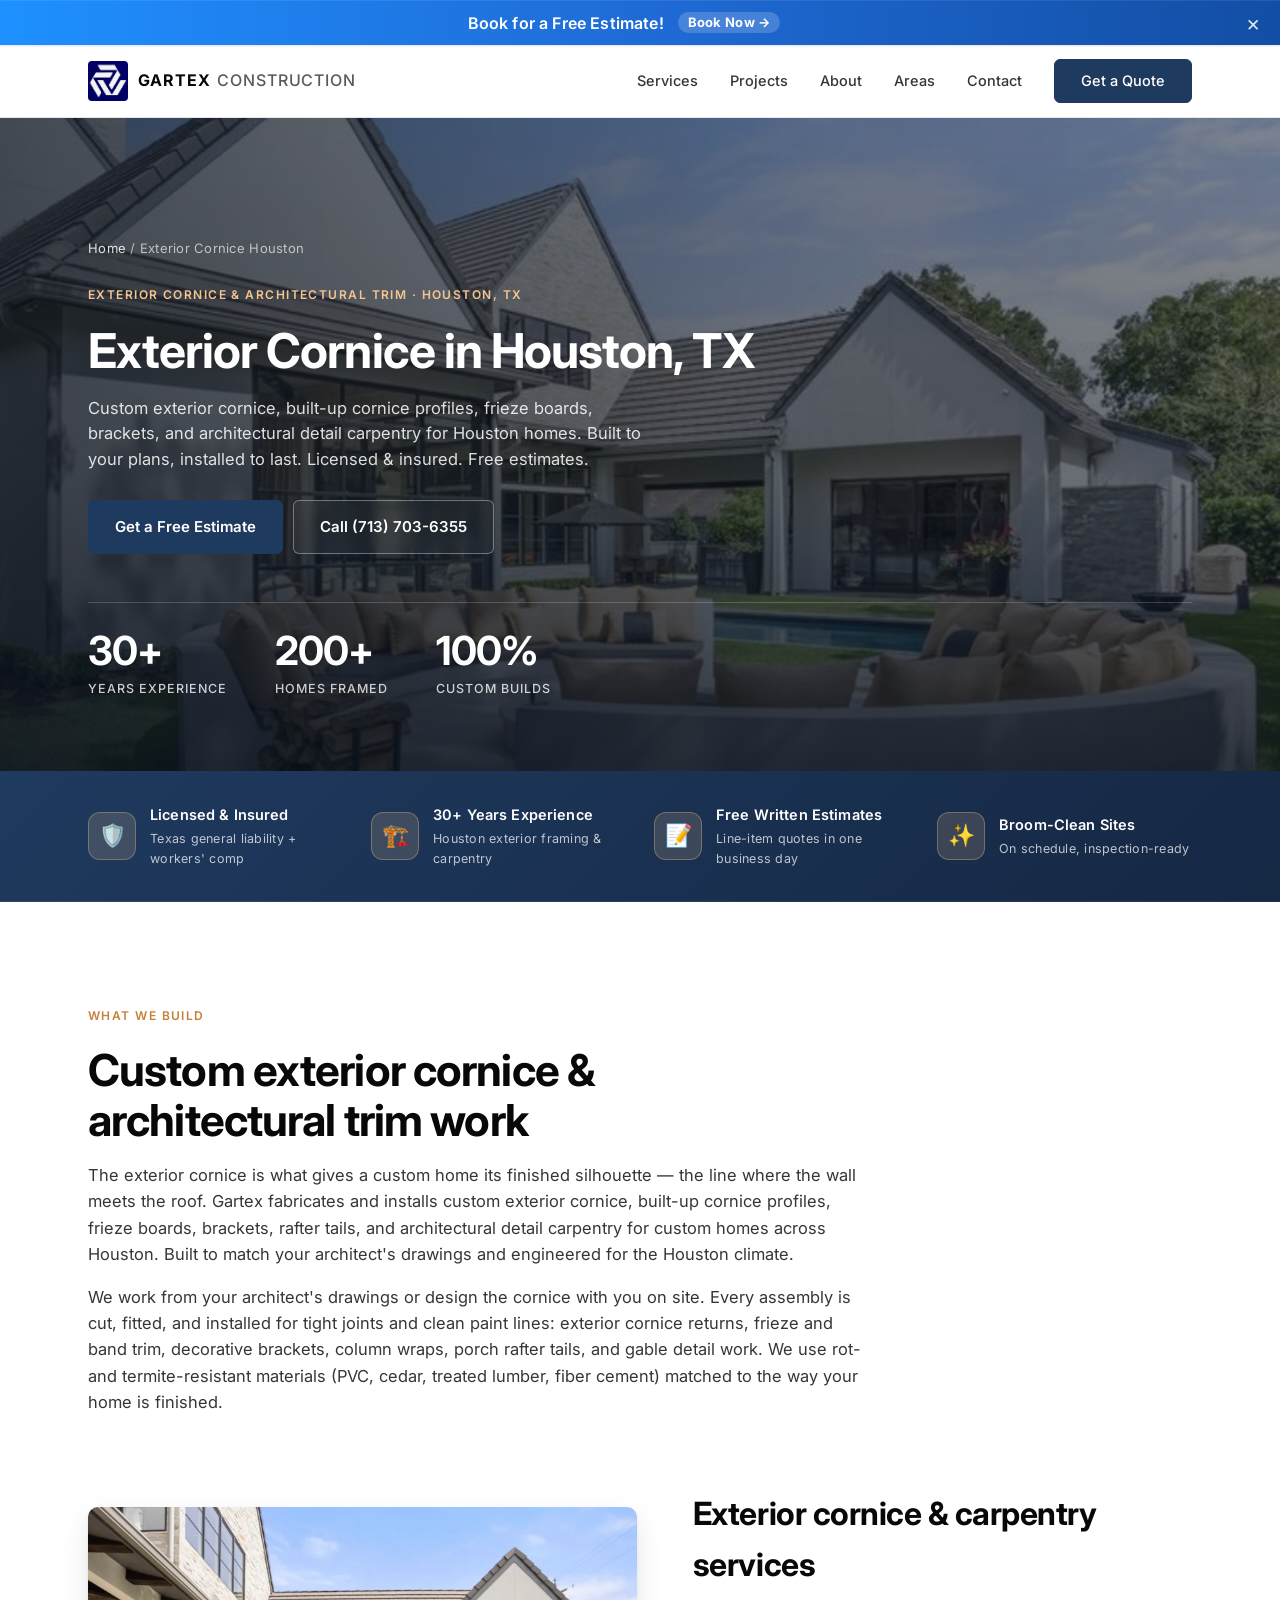
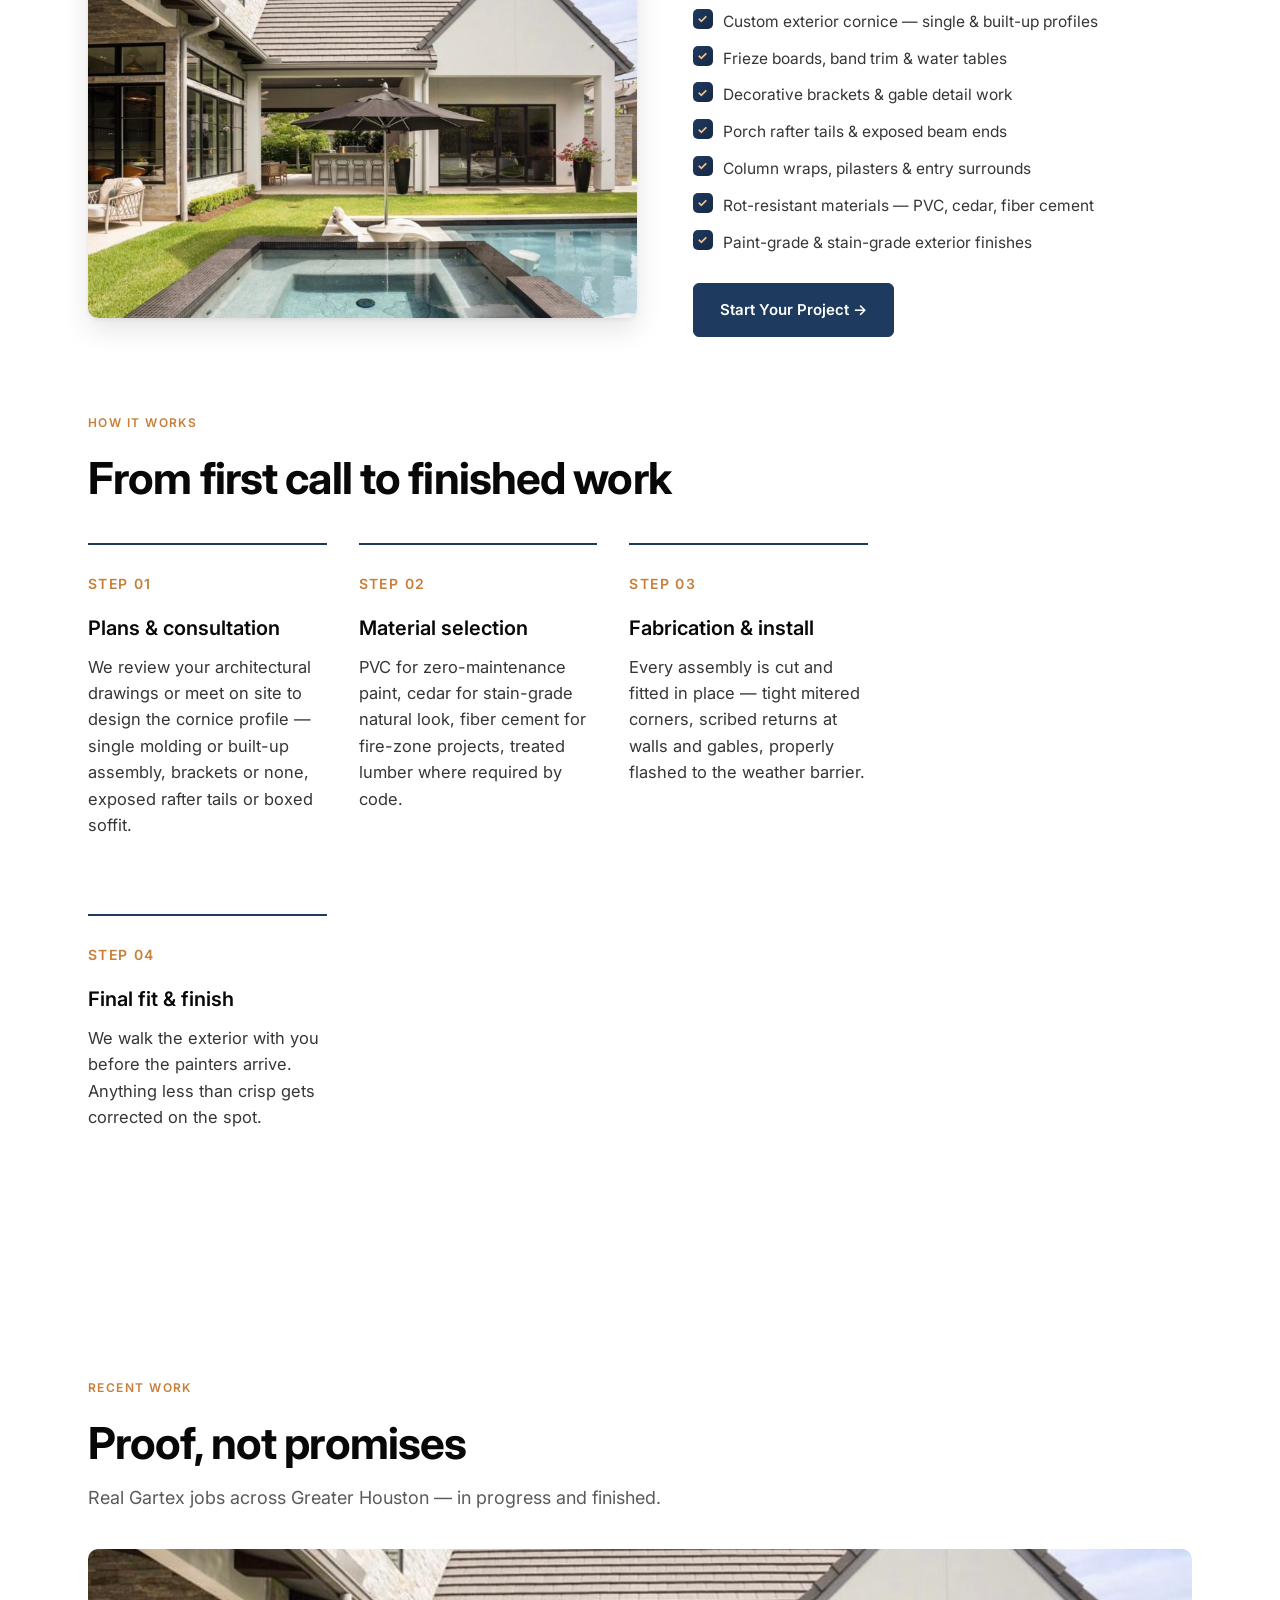
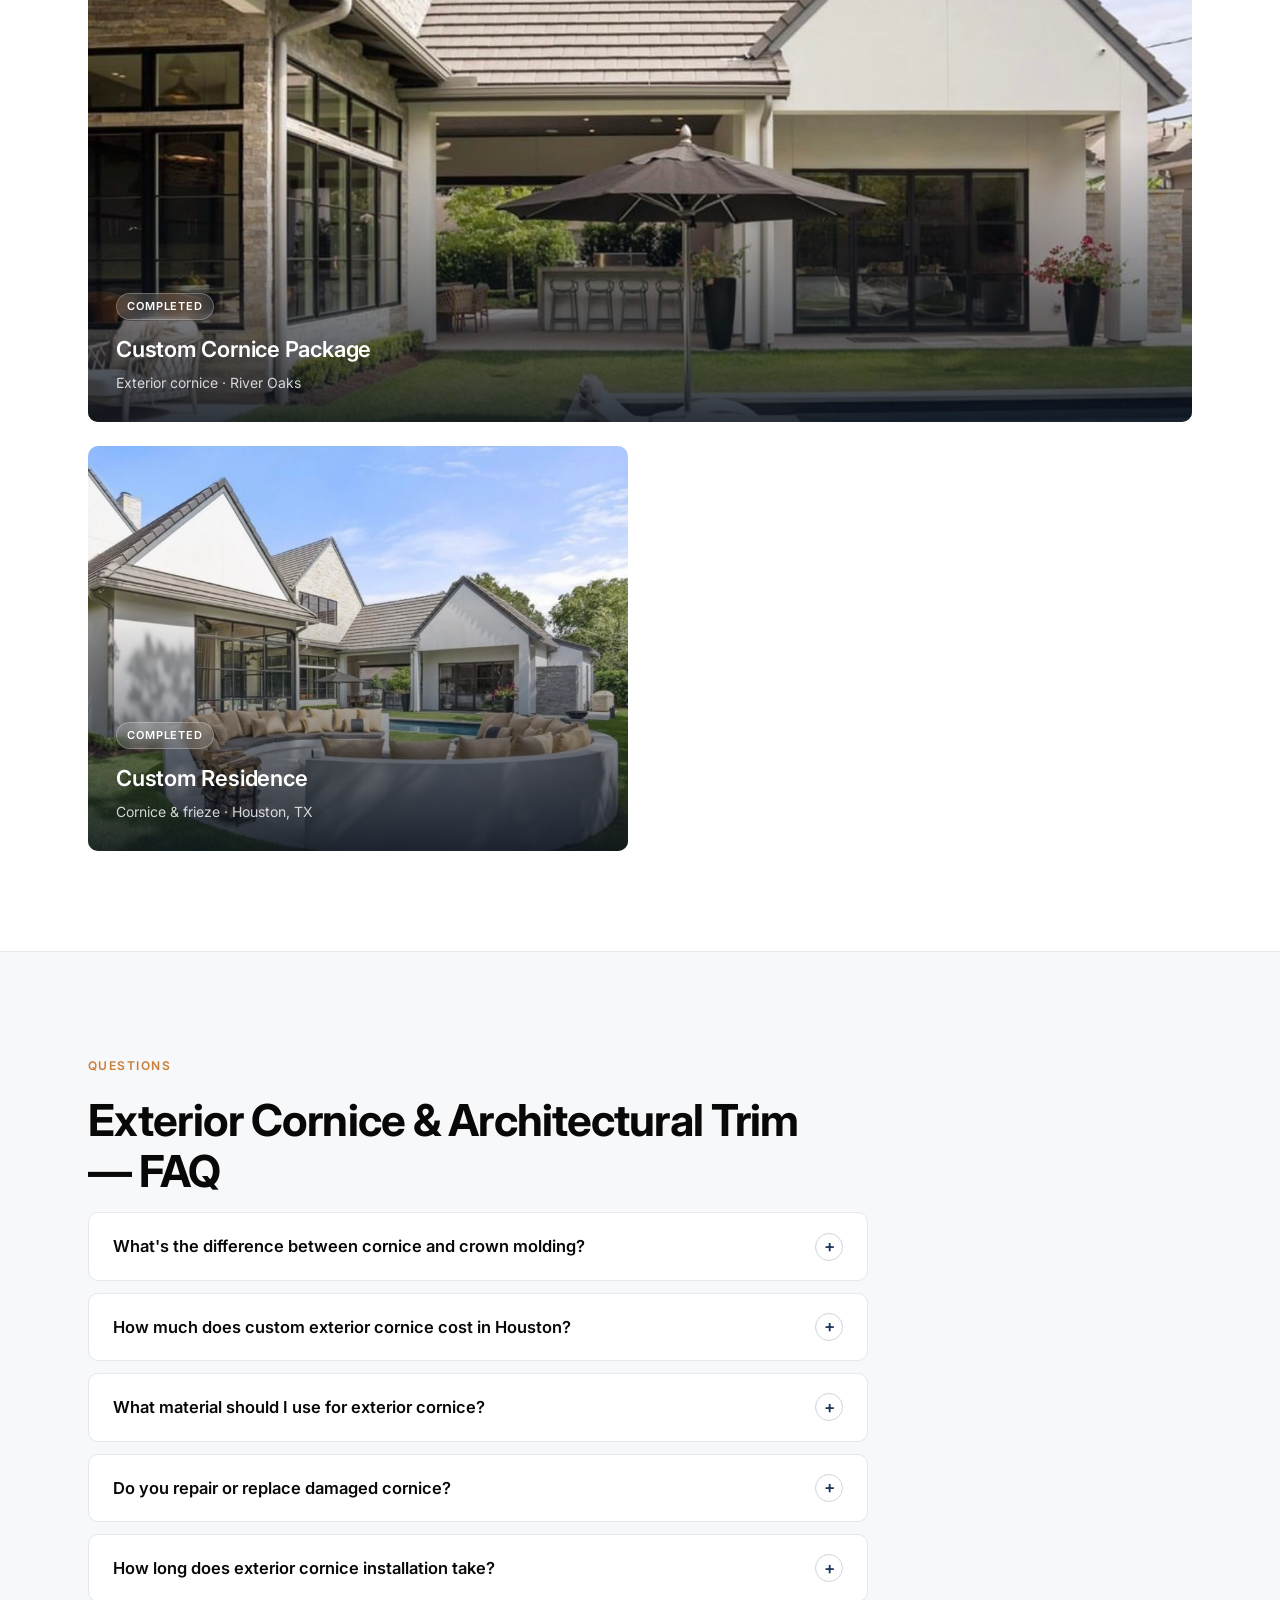
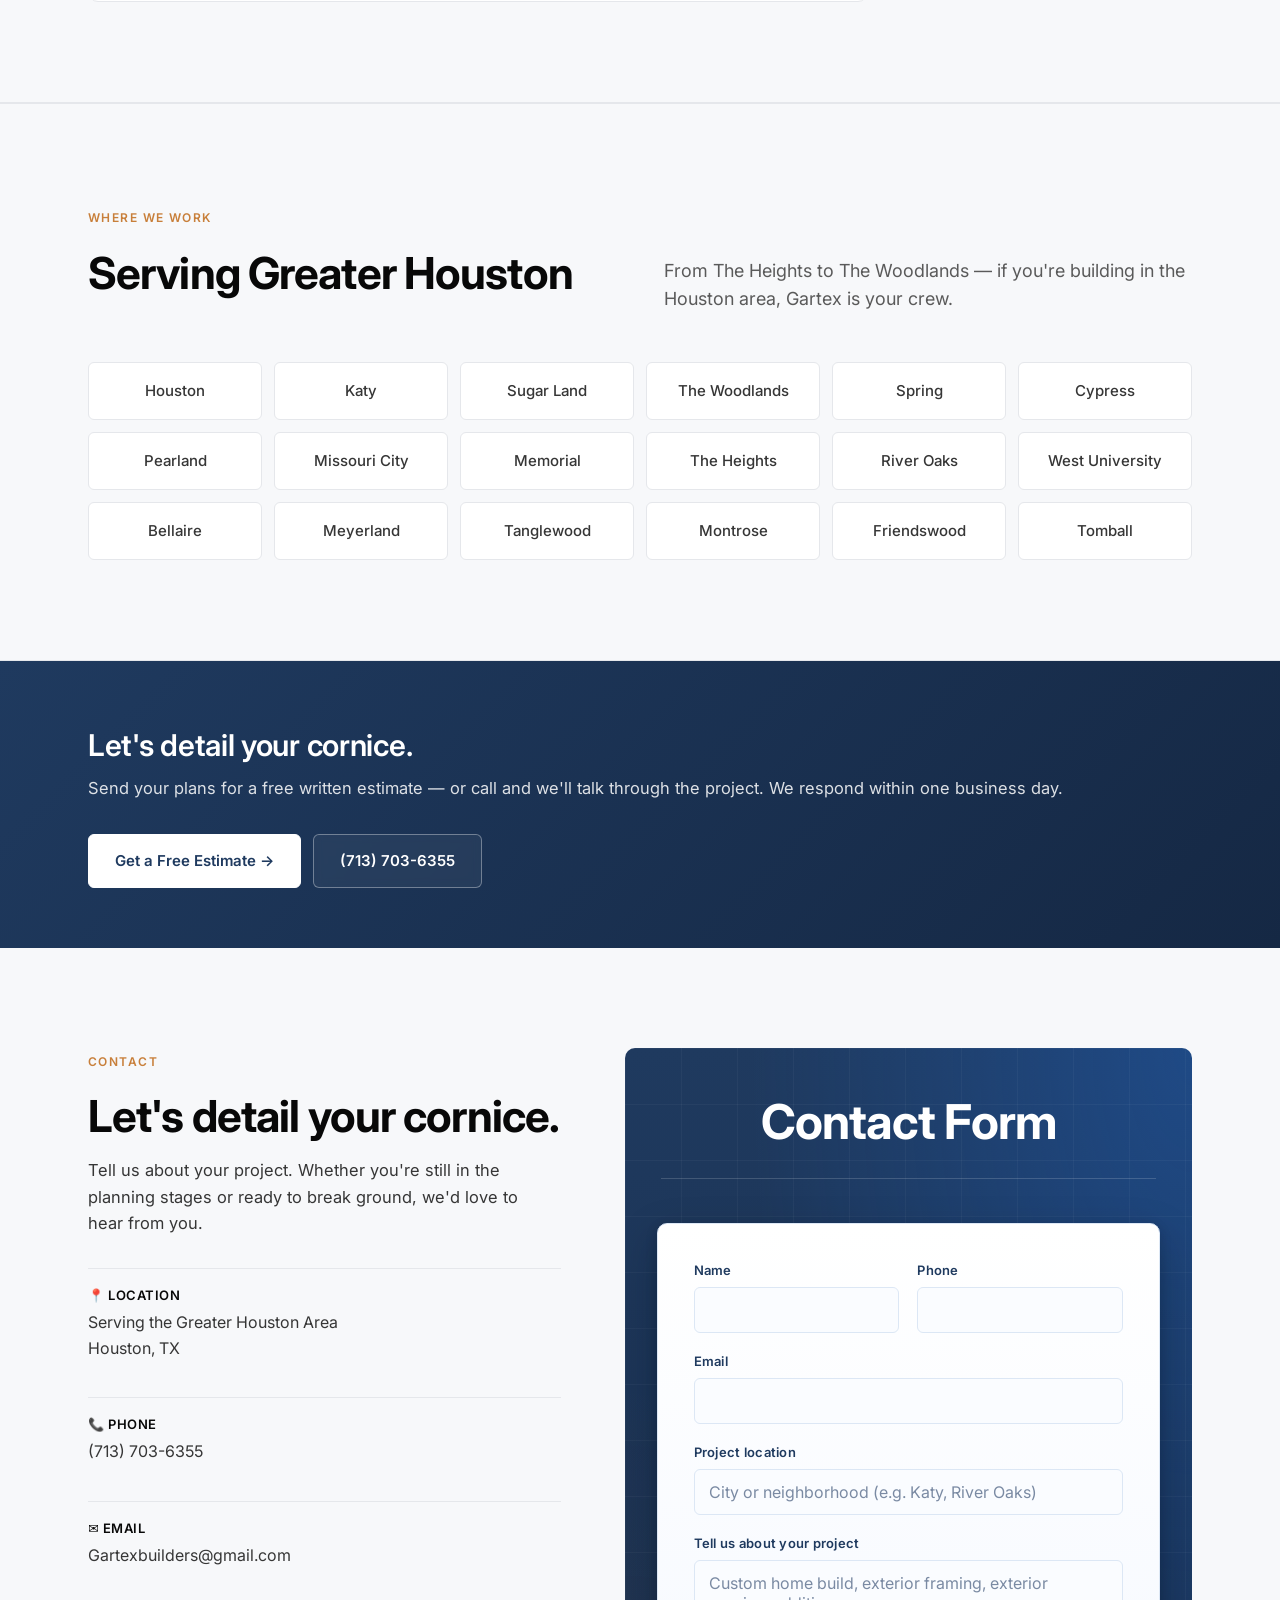
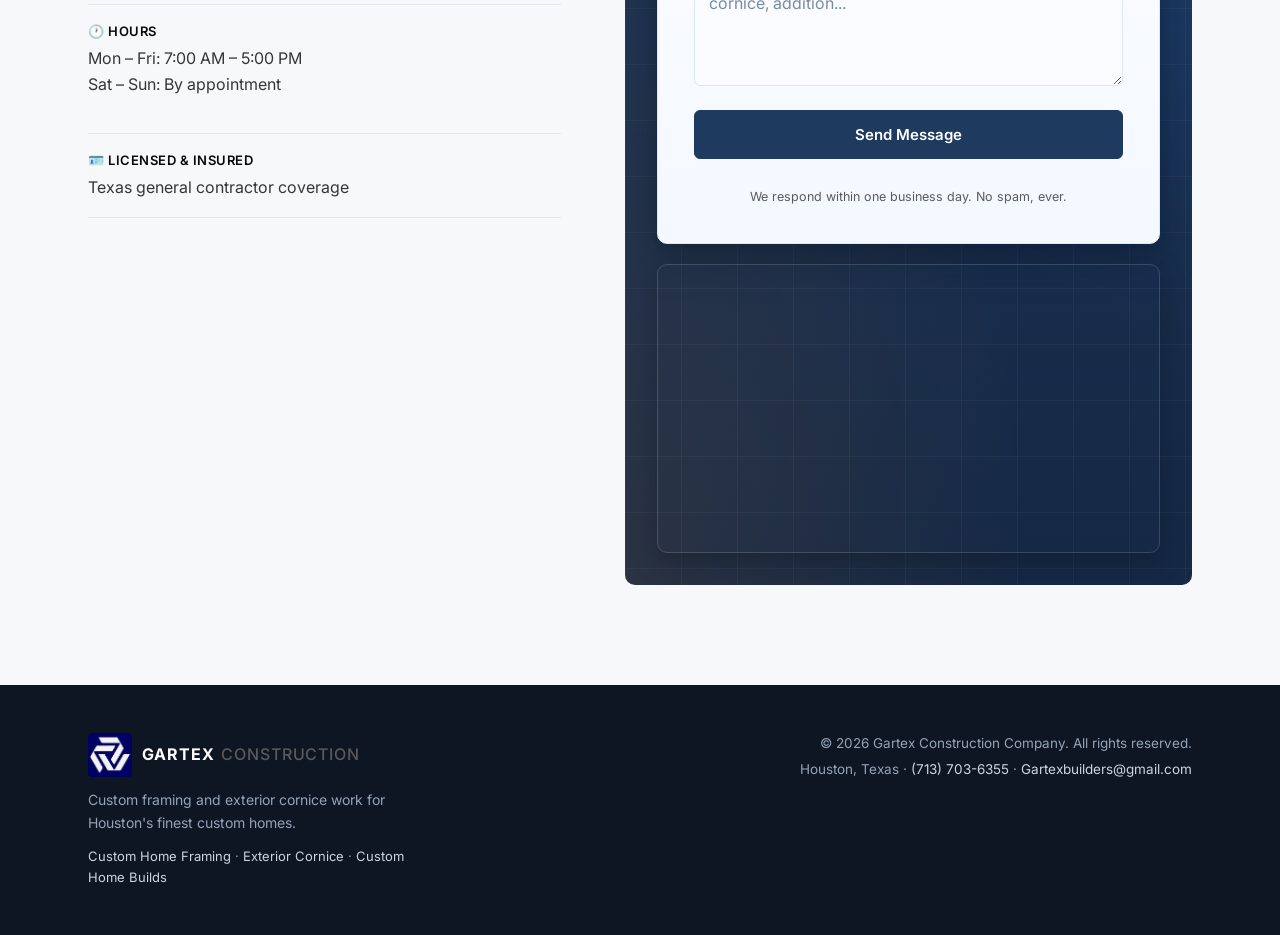
==== commit 88422a67: "Contact Form heading: bigger text (clamp 34-48px), removed blue accent line under it; bump CSS ?v=fo" ====
--- a/cornice-houston/index.html
+++ b/cornice-houston/index.html
@@ -204,7 +204,7 @@
   <link rel="preconnect" href="https://fonts.googleapis.com">
   <link rel="preconnect" href="https://fonts.gstatic.com" crossorigin>
   <link href="https://fonts.googleapis.com/css2?family=Inter:wght@400;500;600;700;800&display=swap" rel="stylesheet">
-  <link rel="stylesheet" href="/styles.css?v=formh1">
+  <link rel="stylesheet" href="/styles.css?v=formh2">
 </head>
 <body class="has-sticky-cta">
 
--- a/styles.css
+++ b/styles.css
@@ -906,24 +906,13 @@
    backdrop so it reads in white; centered to anchor the form. */
 .form-heading {
   text-align: center;
-  font-size: clamp(22px, 2.6vw, 30px);
+  font-size: clamp(34px, 4vw, 48px);
   font-weight: 700;
   color: #ffffff;
-  letter-spacing: -0.015em;
-  margin: 4px 4px 22px;
-  /* Brand-blue underline accent — same banner-blue as the promo bar
-     and form-focus ring, tying the heading visually to the form. */
-  padding-bottom: 16px;
+  letter-spacing: -0.02em;
+  margin: 4px 4px 24px;
+  padding-bottom: 18px;
   border-bottom: 1px solid rgba(255,255,255,0.16);
-}
-.form-heading::after {
-  content: '';
-  display: block;
-  width: 56px;
-  height: 4px;
-  margin: 14px auto 0;
-  border-radius: 2px;
-  background: linear-gradient(90deg, #1e90ff 0%, #1f6bd6 100%);
 }
 /* Map card sits on the same navy backdrop — give it a slight lift */
 .contact-right .map-card {
